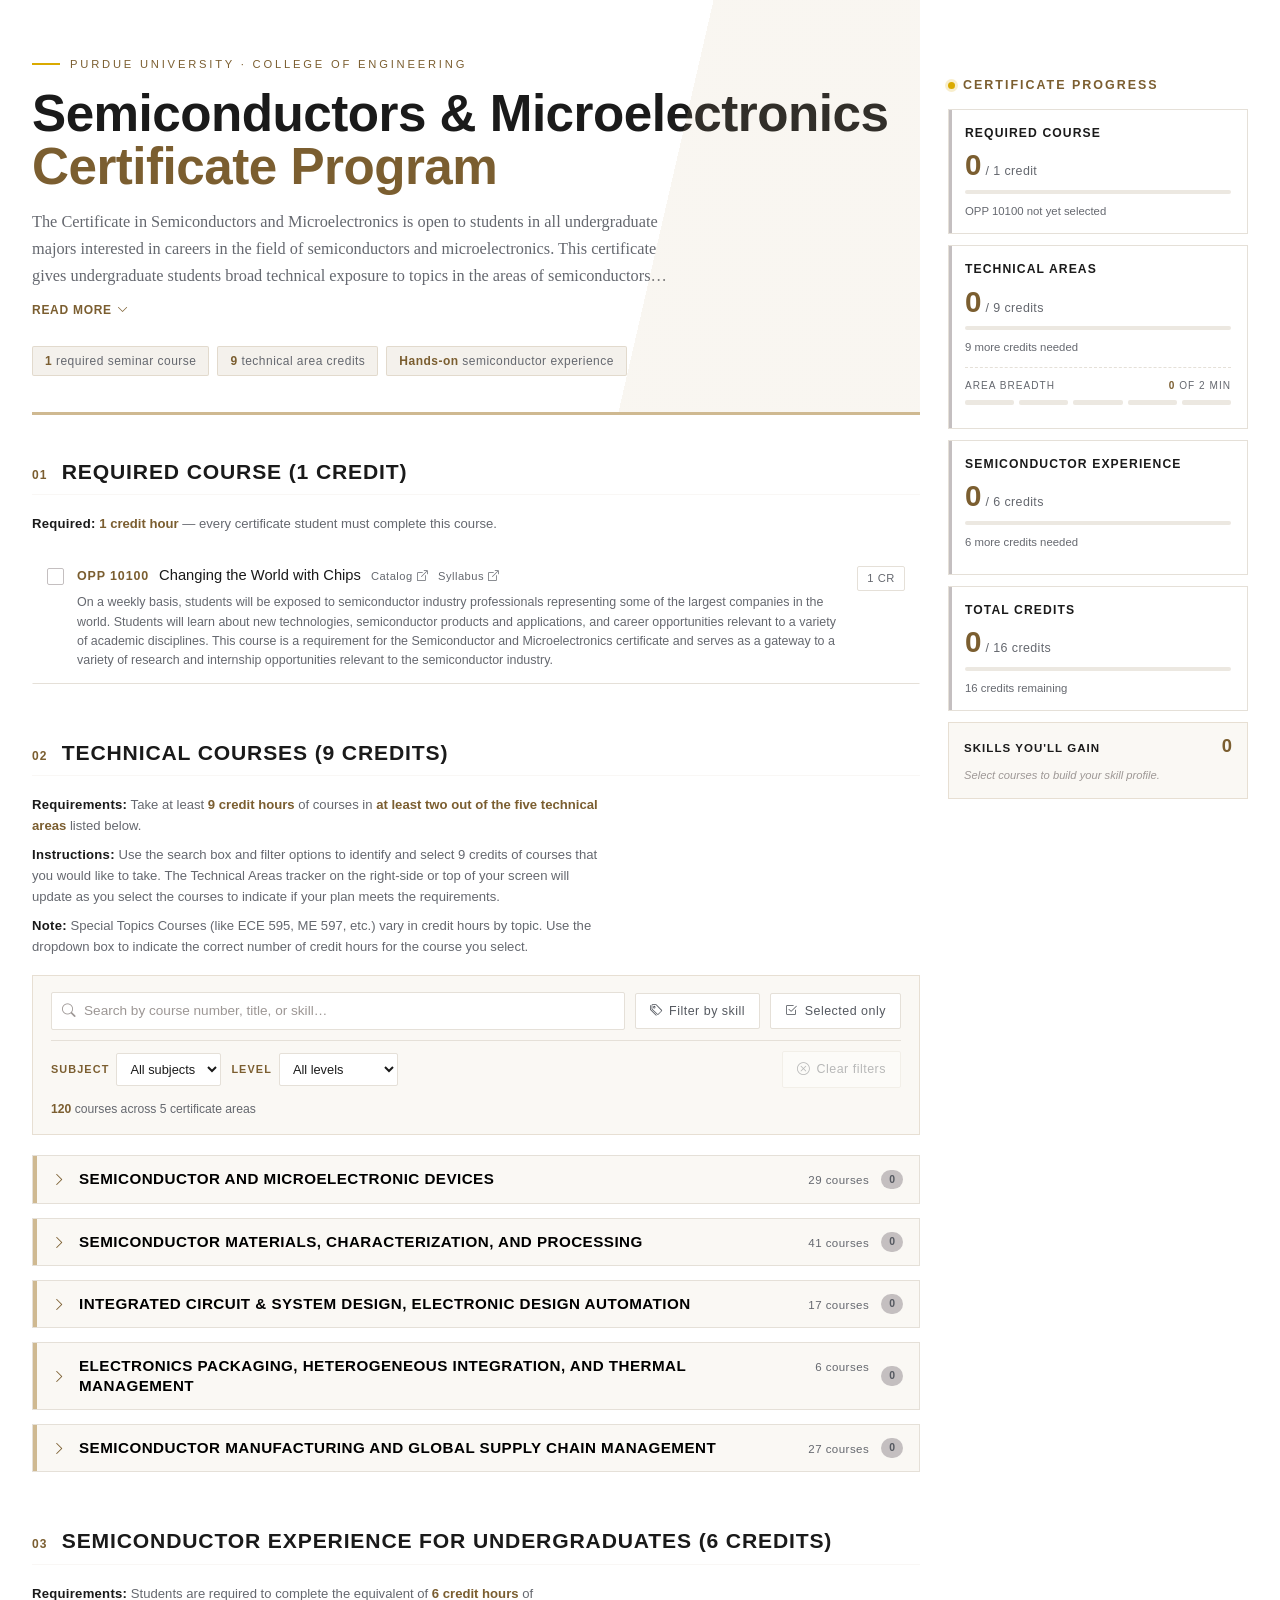
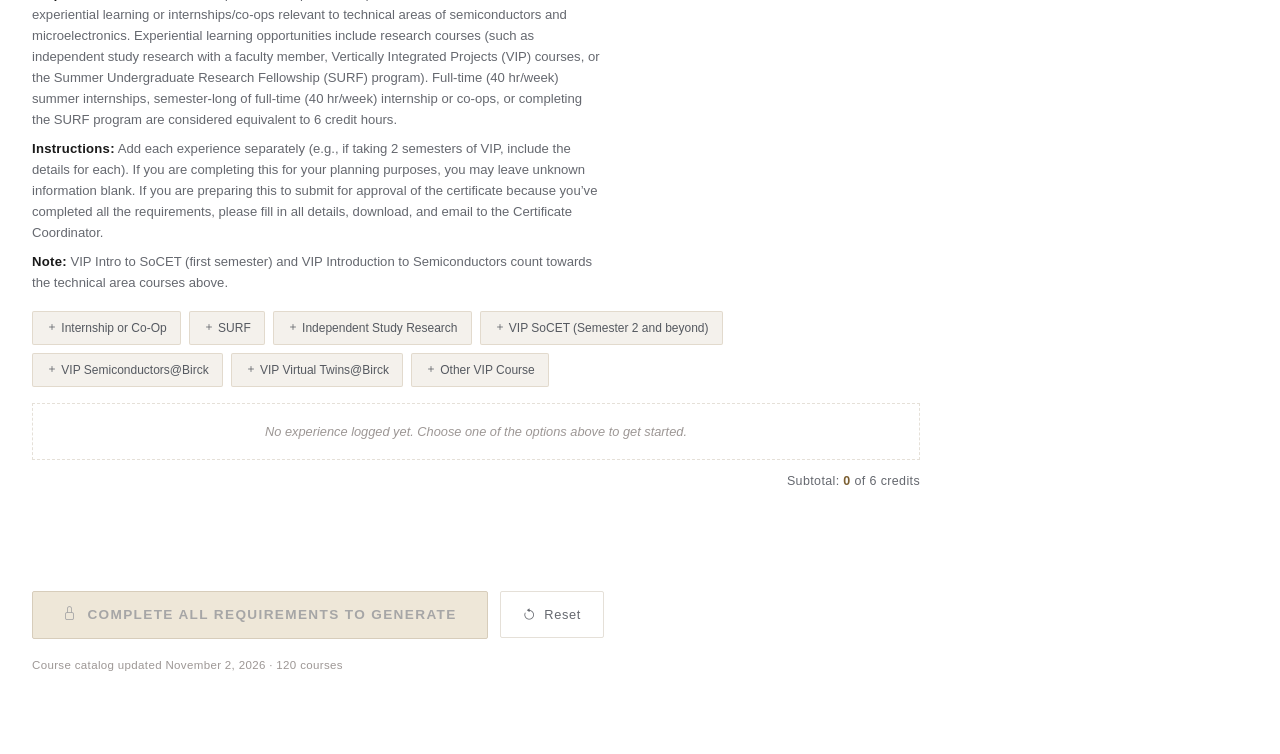
==== index.html @ 6d482fdb "Admit "Add" rows from the Certificate column The admins use "Add" in column A to mark a row they hav" ====
<!DOCTYPE html>
<html lang="en">
<head>
  <meta charset="UTF-8" />
  <meta name="viewport" content="width=device-width, initial-scale=1.0" />
  <title>Semiconductors and Microelectronics Certificate — Purdue University</title>

  <link href="https://cdn.jsdelivr.net/npm/bootstrap@5.3.3/dist/css/bootstrap.min.css" rel="stylesheet" />
  <link href="https://cdn.jsdelivr.net/npm/bootstrap-icons@1.11.3/font/bootstrap-icons.css" rel="stylesheet" />
  <!--
    FONTS: Acumin Pro, Acumin Pro Condensed, and Source Serif Pro are Purdue-licensed
    Adobe fonts. Load them via your institution's Adobe Fonts / Typekit embed code
    on the host page before this component renders. PC substitutes (Franklin Gothic
    Medium, Georgia) are included in every font-family stack as automatic fallbacks.
  -->

  <style>
    /* ─── Purdue Brand Tokens ────────────────────────────────── */
    :root {
      --pu-gold:         #CFB991;
      --pu-aged:         #8E6F3E;
      --pu-aged-deep:    #7B5E30;   /* darkened Aged for small text on white */
      --pu-rush:         #DAAA00;
      --pu-field:        #DDB945;
      --pu-dust:         #EBD99F;
      --pu-black:        #000000;
      --pu-white:        #FFFFFF;
      --pu-steel:        #555960;
      --pu-cool-gray:    #6F727B;
      --pu-railway-gray: #9D9795;
      --pu-steam:        #C4BFC0;

      --pu-font-sans:     'Acumin Pro', 'Franklin Gothic Medium', Arial, sans-serif;
      --pu-font-sans-cd:  'Acumin Pro Condensed', 'Franklin Gothic Medium', Arial, sans-serif;
      --pu-font-serif:    'Source Serif Pro', Georgia, serif;

      /* Surfaces */
      --bg-page:     #FFFFFF;
      --bg-tint:     #F4F1EC;
      --bg-warm:     #FAF8F4;
      --bg-panel:    #FFFFFF;
      --border-soft: rgba(142,111,62,0.18);
      --border-rule: #E5E0D8;

      --text-primary: #1A1A1A;
      --text-muted:   #65686F;

      --gold-glow: rgba(207,185,145,0.45);

      --status-green:      #27AE60;
      --status-green-text: #1E7E34;
      --status-red:        #C0392B;

      --tracker-width: 300px;
    }

    /* Bootstrap remap */
    :root {
      --bs-primary: #CFB991;
      --bs-primary-rgb: 207,185,145;
      --bs-dark: #000000;
      --bs-body-font-family: var(--pu-font-sans);
      --bs-body-color: #1A1A1A;
      --bs-link-color: #8E6F3E;
      --bs-link-hover-color: #000000;
    }

    *, *::before, *::after { box-sizing: border-box; }
    html { scroll-behavior: smooth; }
    body {
      background: var(--bg-page);
      color: var(--text-primary);
      font-family: var(--pu-font-sans);
      font-weight: 400;
      min-height: 100vh;
    }

    /* ─── Layout ─────────────────────────────────────────────── */
    /* Grid rather than flex so the tracker can sit beside the content on wide
       screens but between the course sections and the action buttons on narrow
       ones — the three blocks are placed independently at each width. */
    .app-outer {
      display: grid;
      grid-template-columns: minmax(0, 1fr) var(--tracker-width);
      column-gap: 28px;
      max-width: 1380px;
      margin: 0 auto;
      padding: 0 32px 80px;
    }
    .page-wrapper   { grid-column: 1; grid-row: 1; min-width: 0; position: relative; z-index: 1; }
    /* Spans both rows so the sticky tracker has the full content height to travel */
    .tracker-column { grid-column: 2; grid-row: 1 / span 2; }
    .action-block   { grid-column: 1; grid-row: 2; min-width: 0; }

    /* ─── Header ─────────────────────────────────────────────── */
    .page-header {
      padding: 56px 0 36px;
      margin-bottom: 44px;
      position: relative;
      overflow: hidden;
      border-bottom: 3px solid var(--pu-gold);
    }
    .page-header::after {
      content: '';
      position: absolute;
      top: 0; right: -60px;
      width: 55%; height: 100%;
      background: linear-gradient(103deg, transparent 38%, rgba(207,185,145,0.13) 38%);
      pointer-events: none;
    }
    .overline {
      font-size: 0.7rem;
      letter-spacing: 0.25em;
      text-transform: uppercase;
      color: var(--pu-aged-deep);
      margin-bottom: 14px;
      display: flex; align-items: center; gap: 10px;
    }
    .overline::before {
      content: ''; display: inline-block;
      width: 28px; height: 2px; background: var(--pu-rush);
    }
    .page-title {
      font-family: var(--pu-font-sans-cd);
      font-size: clamp(2.1rem, 4vw, 3.5rem);
      font-weight: 700;
      line-height: 1.04;
      letter-spacing: -0.01em;
      margin-bottom: 16px;
    }
    .page-title span { color: var(--pu-aged-deep); }
    .page-subtitle {
      font-family: var(--pu-font-serif);
      font-size: 1.02rem;
      color: var(--text-muted);
      max-width: 640px;
      line-height: 1.65;
      margin-bottom: 0;
    }
    /* Three rendered lines, whatever the width — the box model does the counting
       so the cut stays correct as the measure changes. */
    .page-subtitle.is-clamped {
      display: -webkit-box;
      -webkit-box-orient: vertical;
      -webkit-line-clamp: 3;
      line-clamp: 3;
      overflow: hidden;
    }
    .subtitle-toggle {
      display: inline-flex;
      align-items: center;
      gap: 5px;
      margin-top: 8px;
      padding: 3px 0;
      background: none;
      border: none;
      font-family: var(--pu-font-sans);
      font-size: 0.75rem;
      letter-spacing: 0.06em;
      text-transform: uppercase;
      font-weight: 600;
      color: var(--pu-aged-deep);
      cursor: pointer;
      transition: color 0.14s ease;
    }
    .subtitle-toggle[hidden] { display: none; }
    .subtitle-toggle i { font-size: 0.7rem; transition: transform 0.18s ease; }
    .subtitle-toggle[aria-expanded="true"] i { transform: rotate(180deg); }
    .subtitle-toggle:hover { color: var(--pu-black); }
    .subtitle-toggle:focus-visible { outline: none; box-shadow: 0 0 0 3px var(--gold-glow); border-radius: 2px; }
    .requirement-pills { display: flex; flex-wrap: wrap; gap: 8px; margin-top: 24px; }
    .req-pill {
      font-size: 0.75rem;
      letter-spacing: 0.04em;
      padding: 5px 12px;
      border: 1px solid var(--border-soft);
      border-radius: 2px;
      color: var(--text-muted);
      background: var(--bg-tint);
    }
    .req-pill strong { color: var(--pu-aged-deep); font-weight: 600; }

    /* ─── Section scaffolding ────────────────────────────────── */
    .course-section { margin-bottom: 56px; scroll-margin-top: 20px; }
    .section-header { display: flex; align-items: baseline; gap: 14px; margin-bottom: 6px; flex-wrap: wrap; }
    .section-index { font-size: 0.75rem; color: var(--pu-aged-deep); letter-spacing: 0.1em; font-weight: 600; }
    .section-title {
      font-family: var(--pu-font-sans-cd);
      font-size: 1.32rem;
      font-weight: 600;
      letter-spacing: 0.04em;
      text-transform: uppercase;
      margin: 0;
    }
    .section-rule { border: none; border-top: 1px solid var(--border-rule); margin: 10px 0 18px; }

    .note-box {
      background: var(--bg-warm);
      border-left: 3px solid var(--pu-gold);
      padding: 12px 16px;
      font-size: 0.82rem;
      color: var(--text-muted);
      line-height: 1.6;
      margin-bottom: 20px;
    }
    .note-box strong { color: var(--pu-aged-deep); font-weight: 600; }

    /* ─── Course row ─────────────────────────────────────────── */
    .course-row {
      display: flex;
      align-items: flex-start;
      gap: 13px;
      padding: 12px 14px;
      border: 1px solid transparent;
      border-bottom: 1px solid var(--border-rule);
      transition: background 0.14s ease, border-color 0.14s ease;
    }
    .course-row:hover { background: var(--bg-tint); border-color: var(--border-soft); }
    .course-row.selected { background: #FBF8F2; border-color: rgba(142,111,62,0.35); }

    .course-check {
      appearance: none;
      flex-shrink: 0;
      width: 17px; height: 17px;
      margin-top: 3px;
      border: 1.5px solid var(--pu-steam);
      border-radius: 2px;
      background: var(--pu-white);
      cursor: pointer;
      position: relative;
      transition: all 0.14s ease;
    }
    .course-check:hover { border-color: var(--pu-aged); }
    .course-check:checked { background: var(--pu-aged); border-color: var(--pu-aged); }
    .course-check:checked::after {
      content: '';
      position: absolute;
      left: 5px; top: 1px;
      width: 4px; height: 9px;
      border: solid var(--pu-white);
      border-width: 0 2px 2px 0;
      transform: rotate(45deg);
    }
    .course-check:focus-visible { outline: none; box-shadow: 0 0 0 3px var(--gold-glow); }

    .course-body { flex: 1; min-width: 0; }
    .course-line1 { display: flex; align-items: baseline; gap: 10px; flex-wrap: wrap; }
    .course-code {
      font-family: var(--pu-font-sans-cd);
      font-size: 0.78rem;
      font-weight: 700;
      letter-spacing: 0.07em;
      color: var(--pu-aged-deep);
      white-space: nowrap;
    }
    .course-name { font-size: 0.92rem; line-height: 1.4; color: var(--text-primary); }
    .course-row.selected .course-name { font-weight: 500; }

    /* Catalog deep link — quiet until hovered so it doesn't compete with the title */
    .catalog-link {
      display: inline-flex;
      align-items: center;
      gap: 4px;
      flex-shrink: 0;
      font-size: 0.7rem;
      letter-spacing: 0.04em;
      color: var(--text-muted);
      text-decoration: none;
      border-bottom: 1px solid transparent;
      white-space: nowrap;
      transition: color 0.14s ease, border-color 0.14s ease;
    }
    .catalog-link i { font-size: 0.66rem; }
    .catalog-link:hover,
    .catalog-link:focus-visible {
      color: var(--pu-aged-deep);
      border-bottom-color: var(--pu-aged);
    }
    .catalog-link:focus-visible { outline: none; box-shadow: 0 0 0 3px var(--gold-glow); border-radius: 2px; }
    .course-row:hover .catalog-link { color: var(--pu-aged-deep); }
    @media print { .catalog-link { display: none; } }

    .course-credits-badge {
      flex-shrink: 0;
      align-self: flex-start;
      margin-top: 1px;
      font-size: 0.7rem;
      letter-spacing: 0.05em;
      padding: 3px 9px;
      border: 1px solid var(--border-rule);
      border-radius: 2px;
      color: var(--text-muted);
      background: var(--pu-white);
      white-space: nowrap;
    }
    .course-row.selected .course-credits-badge { border-color: var(--pu-aged); color: var(--pu-aged-deep); }

    .credit-picker {
      flex-shrink: 0;
      align-self: flex-start;
      font-family: var(--pu-font-sans);
      font-size: 0.7rem;
      padding: 2px 4px 2px 7px;
      border: 1px dashed var(--pu-aged);
      border-radius: 2px;
      color: var(--pu-aged-deep);
      background: var(--pu-white);
      cursor: pointer;
    }
    .credit-picker:focus { outline: none; box-shadow: 0 0 0 3px var(--gold-glow); }
    .course-row.selected .credit-picker { border-style: solid; background: var(--bg-warm); }

    /* Variable-credit course still sitting at 0 */
    .credit-picker.unset { color: var(--pu-steel); }
    .credit-picker.needed {
      border-color: var(--pu-rush);
      border-style: solid;
      background: #FFF9E3;
      color: #6B5200;
      font-weight: 600;
      animation: credit-nudge 1.6s ease-in-out 3;
    }
    @keyframes credit-nudge {
      0%, 100% { box-shadow: 0 0 0 0 rgba(218,170,0,0); }
      50%      { box-shadow: 0 0 0 4px rgba(218,170,0,0.28); }
    }
    @media (prefers-reduced-motion: reduce) {
      .credit-picker.needed { animation: none; }
    }
    .credit-hint {
      display: flex; align-items: center; gap: 3px;
      margin-top: 6px;
      font-size: 0.71rem;
      color: #6B5200;
      font-weight: 500;
    }
    .credit-hint i { font-size: 1rem; color: var(--pu-rush); }

    /* ─── Skill chips ────────────────────────────────────────── */
    .skill-strip { display: flex; flex-wrap: wrap; gap: 5px; margin-top: 7px; align-items: center; }
    .skill-chip {
      font-size: 0.66rem;
      letter-spacing: 0.02em;
      line-height: 1.5;
      padding: 2px 8px;
      border-radius: 10px;
      background: var(--bg-tint);
      border: 1px solid rgba(142,111,62,0.14);
      color: var(--pu-steel);
      white-space: nowrap;
      max-width: 100%;
      overflow: hidden;
      text-overflow: ellipsis;
    }
    .skill-chip.match {
      background: var(--pu-dust);
      border-color: var(--pu-aged);
      color: #4A3A1E;
      font-weight: 600;
    }
    .skill-more {
      font-size: 0.66rem;
      color: var(--pu-aged-deep);
      background: none;
      border: none;
      padding: 2px 4px;
      cursor: pointer;
      text-decoration: underline;
      text-underline-offset: 2px;
    }
    .skill-more:hover { color: var(--pu-black); }
    .skill-none { font-size: 0.66rem; color: var(--pu-railway-gray); font-style: italic; }
    .course-desc { font-size: 0.78rem; color: var(--text-muted); line-height: 1.55; margin-top: 7px; }

    /* ─── Course detail disclosure ───────────────────────────── */
    .details-toggle {
      display: inline-flex;
      align-items: center;
      gap: 5px;
      margin-top: 8px;
      padding: 3px 0;
      background: none;
      border: none;
      font-family: var(--pu-font-sans);
      font-size: 0.71rem;
      letter-spacing: 0.06em;
      text-transform: uppercase;
      font-weight: 600;
      color: var(--pu-aged-deep);
      cursor: pointer;
      transition: color 0.14s ease;
    }
    .details-toggle i { font-size: 0.7rem; transition: transform 0.18s ease; }
    .details-toggle[aria-expanded="true"] i { transform: rotate(90deg); }
    .details-toggle:hover { color: var(--pu-black); }
    .details-toggle:focus-visible { outline: none; box-shadow: 0 0 0 3px var(--gold-glow); border-radius: 2px; }

    .detail-panel {
      margin-top: 8px;
      padding: 12px 14px;
      background: var(--bg-warm);
      border-left: 2px solid var(--pu-gold);
      max-width: 72ch;
    }
    .detail-part + .detail-part { margin-top: 11px; padding-top: 11px; border-top: 1px solid var(--border-rule); }
    .detail-label {
      display: block;
      font-size: 0.63rem;
      letter-spacing: 0.12em;
      text-transform: uppercase;
      font-weight: 600;
      color: var(--pu-aged-deep);
      margin-bottom: 4px;
    }
    .detail-part p {
      margin: 0;
      font-size: 0.82rem;
      line-height: 1.6;
      color: var(--text-muted);
    }
    .detail-part.is-desc p { color: var(--text-primary); }
    .detail-part.is-notes p { color: #6B5200; }
    @media print { .details-toggle, .detail-panel { display: none; } }

    .xlist-flag {
      display: none;
      margin-top: 6px;
      font-size: 0.7rem;
      color: var(--status-red);
      align-items: center;
      gap: 5px;
    }
    .xlist-flag.visible { display: flex; }

    /* ─── Area groups ────────────────────────────────────────── */
    .area-group { border: 1px solid var(--border-rule); margin-bottom: 14px; background: var(--bg-panel); }
    .area-head {
      display: flex;
      align-items: center;
      gap: 12px;
      width: 100%;
      padding: 13px 16px;
      background: var(--bg-warm);
      border: none;
      border-left: 4px solid var(--pu-gold);
      text-align: left;
      cursor: pointer;
      transition: background 0.14s ease;
    }
    .area-head:hover { background: var(--bg-tint); }
    .area-head:focus-visible { outline: 2px solid var(--pu-aged); outline-offset: -2px; }
    .area-group.has-selected .area-head { border-left-color: var(--pu-aged); background: #FBF8F2; }
    .area-caret { font-size: 0.85rem; color: var(--pu-aged-deep); transition: transform 0.18s ease; flex-shrink: 0; }
    .area-group.collapsed .area-caret { transform: rotate(-90deg); }
    .area-group.collapsed .area-body { display: none; }
    /* Name and tally travel together so they can stack on narrow screens */
    .area-head-text {
      flex: 1;
      min-width: 0;
      display: flex;
      align-items: baseline;
      gap: 12px;
    }
    .area-name {
      flex: 1;
      font-family: var(--pu-font-sans-cd);
      font-size: 0.95rem;
      font-weight: 600;
      letter-spacing: 0.03em;
      text-transform: uppercase;
      line-height: 1.3;
    }
    .area-tally {
      font-size: 0.72rem;
      color: var(--text-muted);
      white-space: nowrap;
      letter-spacing: 0.04em;
    }
    .area-tally b { color: var(--pu-aged-deep); font-weight: 700; }
    .area-count-badge {
      font-size: 0.65rem;
      padding: 2px 8px;
      border-radius: 10px;
      background: var(--pu-aged);
      color: var(--pu-white);
      font-weight: 600;
      white-space: nowrap;
    }
    .area-count-badge.zero { background: var(--pu-steam); color: var(--pu-steel); }
    .area-body { padding: 4px 6px 6px; }
    .area-body .course-row:last-child { border-bottom: none; }
    .area-empty { padding: 18px 16px; font-size: 0.8rem; color: var(--pu-railway-gray); font-style: italic; }

    /* ─── Filter bar ─────────────────────────────────────────── */
    .filter-bar {
      background: var(--bg-warm);
      border: 1px solid var(--border-soft);
      padding: 16px 18px;
      margin-bottom: 20px;
    }
    .filter-row { display: flex; gap: 10px; flex-wrap: wrap; align-items: center; }
    .filter-row-secondary {
      margin-top: 10px;
      padding-top: 10px;
      border-top: 1px solid var(--border-rule);
    }

    /* Subject / level dropdowns */
    .filter-select { display: inline-flex; align-items: center; gap: 7px; }
    .filter-select > span {
      font-size: 0.68rem;
      letter-spacing: 0.1em;
      text-transform: uppercase;
      font-weight: 600;
      color: var(--pu-aged-deep);
      white-space: nowrap;
    }
    .filter-select select {
      font-family: var(--pu-font-sans);
      font-size: 0.8rem;
      padding: 7px 9px;
      border: 1px solid var(--border-rule);
      border-radius: 2px;
      background: var(--pu-white);
      color: var(--text-primary);
      cursor: pointer;
      max-width: 15rem;
    }
    .filter-select select:focus { outline: none; border-color: var(--pu-aged); box-shadow: 0 0 0 3px var(--gold-glow); }
    .filter-select select.on { border-color: var(--pu-aged); background: var(--pu-dust); font-weight: 600; }

    .btn-filter-clear { margin-left: auto; }
    .btn-filter-clear:disabled { opacity: 0.4; cursor: not-allowed; }
    .btn-filter-clear:not(:disabled):hover { border-color: var(--status-red); color: var(--status-red); }

    /* Requirements / instructions / note block */
    .section-notes { margin-bottom: 18px; }
    .section-notes p {
      margin: 0 0 8px;
      font-size: 0.82rem;
      line-height: 1.6;
      color: var(--text-muted);
      max-width: 78ch;
    }
    .section-notes p:last-child { margin-bottom: 0; }
    .section-notes .note-lead {
      font-weight: 600;
      color: var(--text-primary);
      letter-spacing: 0.02em;
    }
    .section-notes .target { color: var(--pu-aged-deep); font-weight: 600; }
    .filter-search { flex: 1; min-width: 220px; position: relative; }
    .filter-search i {
      position: absolute; left: 11px; top: 50%; transform: translateY(-50%);
      color: var(--pu-railway-gray); font-size: 0.85rem; pointer-events: none;
    }
    .filter-search input {
      width: 100%;
      font-family: var(--pu-font-sans);
      font-size: 0.85rem;
      padding: 8px 12px 8px 32px;
      border: 1px solid var(--border-rule);
      border-radius: 2px;
      background: var(--pu-white);
      color: var(--text-primary);
    }
    .filter-search input:focus { outline: none; border-color: var(--pu-aged); box-shadow: 0 0 0 3px var(--gold-glow); }
    .filter-search input::placeholder { color: var(--pu-railway-gray); }

    .btn-filter {
      font-family: var(--pu-font-sans);
      font-size: 0.78rem;
      letter-spacing: 0.04em;
      padding: 8px 14px;
      border: 1px solid var(--border-rule);
      border-radius: 2px;
      background: var(--pu-white);
      color: var(--pu-steel);
      cursor: pointer;
      white-space: nowrap;
      display: inline-flex;
      align-items: center;
      gap: 7px;
      transition: all 0.14s ease;
    }
    .btn-filter:hover { border-color: var(--pu-aged); color: var(--pu-black); }
    .btn-filter.active { border-color: var(--pu-aged); background: var(--pu-dust); color: #4A3A1E; font-weight: 600; }
    .btn-filter .cnt {
      font-size: 0.65rem;
      background: var(--pu-aged);
      color: var(--pu-white);
      border-radius: 9px;
      padding: 1px 6px;
      font-weight: 700;
    }

    .skill-panel {
      display: none;
      margin-top: 14px;
      padding-top: 14px;
      border-top: 1px solid var(--border-rule);
    }
    .skill-panel.open { display: block; }
    .skill-panel-head {
      display: flex; align-items: baseline; justify-content: space-between;
      gap: 12px; margin-bottom: 10px; flex-wrap: wrap;
    }
    .skill-panel-label {
      font-size: 0.7rem; letter-spacing: 0.12em; text-transform: uppercase;
      color: var(--pu-aged-deep); font-weight: 600;
    }
    .skill-mode { display: flex; gap: 0; border: 1px solid var(--border-rule); border-radius: 2px; overflow: hidden; }
    .skill-mode button {
      font-size: 0.68rem; padding: 4px 10px; border: none;
      background: var(--pu-white); color: var(--text-muted); cursor: pointer;
      letter-spacing: 0.04em;
    }
    .skill-mode button.on { background: var(--pu-aged); color: var(--pu-white); font-weight: 600; }
    .skill-cloud { display: flex; flex-wrap: wrap; gap: 6px; max-height: 190px; overflow-y: auto; padding-right: 4px; }
    .skill-toggle {
      font-size: 0.7rem;
      padding: 4px 10px;
      border-radius: 12px;
      border: 1px solid var(--border-rule);
      background: var(--pu-white);
      color: var(--pu-steel);
      cursor: pointer;
      transition: all 0.12s ease;
      display: inline-flex; align-items: center; gap: 6px;
    }
    .skill-toggle:hover { border-color: var(--pu-aged); }
    .skill-toggle.on { background: var(--pu-aged); border-color: var(--pu-aged); color: var(--pu-white); font-weight: 600; }
    .skill-toggle .n { font-size: 0.62rem; opacity: 0.65; }
    .skill-toggle.on .n { opacity: 0.85; }

    .filter-summary {
      margin-top: 12px;
      font-size: 0.76rem;
      color: var(--text-muted);
      display: flex; align-items: center; gap: 12px; flex-wrap: wrap;
    }
    .filter-summary b { color: var(--pu-aged-deep); }
    .no-results { padding: 32px 16px; text-align: center; color: var(--pu-railway-gray); font-size: 0.85rem; }

    /* ─── Experience section ─────────────────────────────────── */
    .exp-entry {
      display: flex; align-items: center; gap: 10px;
      padding: 10px 12px;
      border: 1px solid var(--border-rule);
      background: var(--pu-white);
      margin-bottom: 8px;
    }
    .exp-entry input[type="text"] {
      flex: 1; min-width: 0;
      font-family: var(--pu-font-sans);
      font-size: 0.88rem;
      padding: 6px 10px;
      border: 1px solid transparent;
      border-bottom: 1px solid var(--border-rule);
      background: transparent;
      color: var(--text-primary);
    }
    .exp-entry input[type="text"]::placeholder { color: var(--pu-railway-gray); font-style: italic; }
    .exp-entry input[type="text"]:focus { outline: none; border-bottom-color: var(--pu-aged); }
    .exp-entry select {
      flex-shrink: 0;
      font-family: var(--pu-font-sans);
      font-size: 0.78rem;
      padding: 6px 8px;
      border: 1px solid var(--border-rule);
      border-radius: 2px;
      background: var(--pu-white);
      color: var(--pu-steel);
      cursor: pointer;
    }
    .exp-entry select:focus { outline: none; border-color: var(--pu-aged); }
    .btn-remove-exp {
      flex-shrink: 0;
      width: 28px; height: 28px;
      display: flex; align-items: center; justify-content: center;
      border: 1px solid var(--border-rule);
      border-radius: 2px;
      background: var(--pu-white);
      color: var(--pu-railway-gray);
      cursor: pointer;
      transition: all 0.14s ease;
    }
    .btn-remove-exp:hover { color: var(--status-red); border-color: var(--status-red); }

    /* ─── Experience cards ───────────────────────────────────── */
    .exp-card {
      border: 1px solid var(--border-rule);
      border-left: 3px solid var(--pu-gold);
      background: var(--pu-white);
      margin-bottom: 10px;
    }
    .exp-card-head {
      display: flex;
      align-items: center;
      gap: 12px;
      padding: 10px 12px;
      background: var(--bg-warm);
      border-bottom: 1px solid var(--border-rule);
    }
    .exp-card-type {
      flex: 1;
      min-width: 0;
      font-family: var(--pu-font-sans-cd);
      font-size: 0.88rem;
      font-weight: 600;
      letter-spacing: 0.03em;
      text-transform: uppercase;
      line-height: 1.3;
      color: var(--text-primary);
    }
    .exp-card-credits { display: inline-flex; align-items: center; gap: 6px; flex-shrink: 0; }
    .exp-card-credits label {
      font-size: 0.66rem;
      letter-spacing: 0.1em;
      text-transform: uppercase;
      font-weight: 600;
      color: var(--pu-aged-deep);
    }
    .exp-card-credits select {
      font-family: var(--pu-font-sans);
      font-size: 0.78rem;
      padding: 4px 6px;
      border: 1px solid var(--border-rule);
      border-radius: 2px;
      background: var(--pu-white);
      color: var(--text-primary);
      cursor: pointer;
    }
    .exp-card-credits select:focus { outline: none; border-color: var(--pu-aged); box-shadow: 0 0 0 3px var(--gold-glow); }

    .exp-fields {
      display: grid;
      grid-template-columns: repeat(auto-fit, minmax(260px, 1fr));
      gap: 12px 18px;
      padding: 14px 12px;
    }
    .exp-field { display: flex; flex-direction: column; gap: 4px; min-width: 0; }
    .exp-field-label {
      font-size: 0.68rem;
      letter-spacing: 0.08em;
      text-transform: uppercase;
      font-weight: 600;
      color: var(--pu-aged-deep);
    }
    .exp-field input[type="text"],
    .exp-field input[type="date"],
    .exp-field select {
      font-family: var(--pu-font-sans);
      font-size: 0.86rem;
      padding: 7px 9px;
      border: 1px solid var(--border-rule);
      border-radius: 2px;
      background: var(--pu-white);
      color: var(--text-primary);
      min-width: 0;
    }
    .exp-field input::placeholder { color: var(--pu-railway-gray); font-style: italic; }
    .exp-field input:focus, .exp-field select:focus {
      outline: none; border-color: var(--pu-aged); box-shadow: 0 0 0 3px var(--gold-glow);
    }
    /* Composite fields: VIP prefix, date ranges, term pickers */
    .exp-inline { display: flex; align-items: center; gap: 6px; min-width: 0; }
    .exp-inline > input[type="text"] { flex: 1; min-width: 0; }
    .exp-inline > input[type="date"] { flex: 1; min-width: 0; }
    .exp-inline > select { flex: 1; min-width: 0; }
    .exp-fixed {
      font-family: var(--pu-font-sans-cd);
      font-size: 0.82rem;
      font-weight: 700;
      letter-spacing: 0.06em;
      color: var(--pu-aged-deep);
      flex-shrink: 0;
    }
    .exp-sep { font-size: 0.76rem; color: var(--text-muted); flex-shrink: 0; }

    .exp-note {
      margin: 0;
      padding: 0 12px 14px;
      font-size: 0.78rem;
      line-height: 1.6;
      color: var(--text-muted);
      max-width: 78ch;
    }
    .exp-note a { color: var(--pu-aged-deep); text-decoration: underline; text-underline-offset: 2px; }
    .exp-note a:hover { color: var(--pu-black); }

    .exp-footer { display: flex; align-items: center; gap: 14px; margin-top: 12px; flex-wrap: wrap; }
    .exp-subtotal { font-size: 0.78rem; color: var(--text-muted); margin-left: auto; letter-spacing: 0.03em; }
    .exp-subtotal .val { color: var(--pu-aged-deep); font-weight: 700; }

    .exp-preset { display: flex; gap: 8px; flex-wrap: wrap; margin-bottom: 16px; }
    .btn-preset {
      font-size: 0.75rem;
      padding: 7px 13px;
      border: 1px solid var(--border-soft);
      border-radius: 2px;
      background: var(--bg-tint);
      color: var(--pu-steel);
      cursor: pointer;
      transition: all 0.14s ease;
    }
    .btn-preset:hover { border-color: var(--pu-aged); color: var(--pu-black); background: var(--pu-dust); }

    /* Free-form entry — dashed to read as "write your own" next to the fixed presets */
    .btn-preset-other {
      background: transparent;
      border-style: dashed;
      border-color: var(--pu-aged);
      color: var(--pu-aged-deep);
    }
    .btn-preset-other:hover { border-style: solid; background: var(--bg-tint); }

    /* ─── Tracker ────────────────────────────────────────────── */
    #tracker { position: sticky; top: 20px; }
    .tracker-header {
      display: flex; align-items: center; gap: 8px;
      font-family: var(--pu-font-sans-cd);
      font-size: 0.78rem;
      font-weight: 600;
      letter-spacing: 0.16em;
      text-transform: uppercase;
      color: var(--pu-aged-deep);
      margin-bottom: 14px;
      padding-top: 56px;
    }
    .tracker-header .dot {
      width: 7px; height: 7px; border-radius: 50%;
      background: var(--pu-rush);
      box-shadow: 0 0 0 3px rgba(218,170,0,0.2);
    }

    .tracker-card {
      position: relative;
      background: var(--bg-panel);
      border: 1px solid var(--border-rule);
      padding: 15px 16px 14px;
      margin-bottom: 11px;
      overflow: hidden;
      transition: border-color 0.2s ease, box-shadow 0.2s ease;
    }
    .tracker-card::before {
      content: '';
      position: absolute; left: 0; top: 0; bottom: 0;
      width: 3px;
      background: var(--pu-steam);
      transition: background 0.25s ease;
    }
    .tracker-card.status-yellow::before { background: var(--pu-rush); }
    .tracker-card.status-green::before { background: var(--status-green); }
    .tracker-card.status-green {
      border-color: rgba(39,174,96,0.35);
      box-shadow: 0 2px 8px rgba(39,174,96,0.10);
    }

    .tracker-card-label {
      font-family: var(--pu-font-sans-cd);
      font-size: 0.76rem;
      font-weight: 600;
      letter-spacing: 0.09em;
      text-transform: uppercase;
      color: var(--text-primary);
      margin-bottom: 9px;
      padding-right: 24px;
      line-height: 1.35;
    }
    .tracker-tally { display: flex; align-items: baseline; gap: 4px; margin-bottom: 9px; }
    .tally-current {
      font-family: var(--pu-font-sans-cd);
      font-size: 1.85rem;
      font-weight: 700;
      line-height: 1;
      color: var(--pu-aged-deep);
    }
    .tracker-card.status-green .tally-current { color: var(--status-green-text); }
    .tally-sep, .tally-target { font-size: 0.78rem; color: var(--text-muted); letter-spacing: 0.03em; }

    .tracker-progress {
      height: 4px;
      background: #ECE8E1;
      border-radius: 2px;
      overflow: hidden;
      margin-bottom: 9px;
    }
    .tracker-bar {
      height: 100%; width: 0%;
      background: var(--pu-steam);
      border-radius: 2px;
      transition: width 0.4s cubic-bezier(0.22,1,0.36,1), background 0.3s ease;
    }
    .tracker-bar.yellow { background: var(--pu-rush); }
    .tracker-bar.green { background: var(--status-green); }

    .tracker-status-text { font-size: 0.71rem; color: var(--text-muted); line-height: 1.45; }
    .tracker-card.status-green .tracker-status-text { color: var(--status-green-text); }

    .complete-icon {
      position: absolute; top: 13px; right: 13px;
      width: 19px; height: 19px; border-radius: 50%;
      background: var(--status-green);
      display: flex; align-items: center; justify-content: center;
      opacity: 0; transform: scale(0.5);
      transition: all 0.3s cubic-bezier(0.34,1.56,0.64,1);
    }
    .complete-icon i { font-size: 0.72rem; color: var(--pu-white); }
    .tracker-card.status-green .complete-icon { opacity: 1; transform: scale(1); }

    .tracker-courses { margin-top: 9px; display: flex; flex-direction: column; gap: 3px; }
    .tracker-course-item {
      font-size: 0.68rem;
      color: var(--text-muted);
      display: flex; gap: 6px; align-items: baseline;
      line-height: 1.35;
    }
    .tracker-course-item .cc { color: var(--pu-aged-deep); font-weight: 600; white-space: nowrap; }
    .tracker-course-item .cn { overflow: hidden; text-overflow: ellipsis; white-space: nowrap; }

    /* Area-breadth sub-meter */
    .breadth-block {
      margin-top: 11px;
      padding-top: 10px;
      border-top: 1px dashed var(--border-rule);
    }
    .breadth-label {
      font-size: 0.63rem; letter-spacing: 0.1em; text-transform: uppercase;
      color: var(--text-muted); margin-bottom: 7px;
      display: flex; justify-content: space-between; gap: 8px;
    }
    .breadth-label b { color: var(--pu-aged-deep); }
    .breadth-label.ok b { color: var(--status-green-text); }
    .breadth-dots { display: flex; gap: 5px; }
    .breadth-dot {
      flex: 1; height: 5px; border-radius: 2px;
      background: #ECE8E1;
      transition: background 0.25s ease;
    }
    .breadth-dot.on { background: var(--pu-rush); }
    .breadth-block.met .breadth-dot.on { background: var(--status-green); }

    /* Skills-gained card */
    .skills-card { background: var(--bg-warm); border: 1px solid var(--border-soft); padding: 14px 15px; margin-bottom: 11px; }
    .skills-card-head {
      display: flex; align-items: baseline; justify-content: space-between; gap: 8px;
      margin-bottom: 10px;
    }
    .skills-card-label {
      font-family: var(--pu-font-sans-cd);
      font-size: 0.72rem; font-weight: 600; letter-spacing: 0.09em;
      text-transform: uppercase; color: var(--text-primary);
    }
    .skills-card-count {
      font-family: var(--pu-font-sans-cd);
      font-size: 1.15rem; font-weight: 700; color: var(--pu-aged-deep); line-height: 1;
    }
    .skills-card-list { display: flex; flex-wrap: wrap; gap: 4px; max-height: 168px; overflow-y: auto; }
    .skills-card-empty { font-size: 0.7rem; color: var(--pu-railway-gray); font-style: italic; }

    /* ─── Actions ────────────────────────────────────────────── */
    .action-row { margin: 44px 0 0; display: flex; gap: 12px; align-items: center; flex-wrap: wrap; }
    .btn-generate {
      font-family: var(--pu-font-sans-cd);
      font-size: 0.85rem;
      font-weight: 600;
      letter-spacing: 0.1em;
      text-transform: uppercase;
      padding: 13px 30px;
      border: 1px solid var(--pu-aged);
      border-radius: 2px;
      background: var(--pu-gold);
      color: var(--pu-black);
      cursor: pointer;
      display: inline-flex; align-items: center; gap: 9px;
      transition: all 0.16s ease;
    }
    .btn-generate:hover:not(:disabled) { background: var(--pu-aged); color: var(--pu-white); transform: translateY(-1px); }
    .btn-generate:disabled { opacity: 0.35; cursor: not-allowed; }
    .btn-reset {
      font-family: var(--pu-font-sans);
      font-size: 0.8rem;
      letter-spacing: 0.05em;
      padding: 13px 22px;
      border: 1px solid var(--border-rule);
      border-radius: 2px;
      background: transparent;
      color: var(--text-muted);
      cursor: pointer;
      display: inline-flex; align-items: center; gap: 8px;
      transition: all 0.16s ease;
    }
    .btn-reset:hover { color: var(--text-primary); border-color: var(--pu-aged); background: var(--bg-tint); }
    .save-note { font-size: 0.72rem; color: var(--pu-railway-gray); margin-left: auto; }

    /* Provenance — which catalog the student is looking at */
    .data-stamp {
      margin-top: 18px;
      font-size: 0.72rem;
      color: var(--pu-railway-gray);
      letter-spacing: 0.03em;
    }
    .data-banner {
      display: flex; align-items: flex-start; gap: 10px;
      margin-top: 24px;
      padding: 12px 16px;
      background: var(--bg-warm);
      border: 1px solid var(--border-soft);
      border-left: 3px solid var(--pu-rush);
      font-size: 0.82rem;
      color: var(--text-muted);
      line-height: 1.55;
    }
    .data-banner[hidden] { display: none; }
    .data-banner i { color: var(--pu-rush); font-size: 1rem; margin-top: 1px; flex-shrink: 0; }
    .data-banner strong { color: var(--text-primary); font-weight: 600; }

    /* ─── Responsive ─────────────────────────────────────────── */
    @media (max-width: 1080px) {
      /* One column: course sections, then the tracker, then the buttons — so the
         student sees where they stand immediately before deciding to generate. */
      .app-outer { grid-template-columns: minmax(0, 1fr); padding: 0 20px 60px; }
      .page-wrapper   { grid-column: 1; grid-row: 1; }
      .tracker-column { grid-column: 1; grid-row: 2; width: 100%; }
      .action-block   { grid-column: 1; grid-row: 3; }
      #tracker { position: static; }
      .tracker-header { padding-top: 32px; }
      .tracker-cards { display: grid; grid-template-columns: repeat(auto-fit, minmax(215px, 1fr)); gap: 11px; }
      .tracker-card { margin-bottom: 0; }
      .skills-card { margin-top: 11px; }
      .page-header { padding-top: 24px; }
    }
    /* Below this the nowrap tally competes with the full area name for width and
       squeezes it to six lines — stack them instead. */
    @media (max-width: 640px) {
      /* The link drops to its own line here — give it a real tap target */
      .catalog-link { padding: 6px 0; }
      /* Without this the auto margin strands Clear between the two dropdowns
         once the row wraps; let the controls flow in source order instead. */
      .btn-filter-clear { margin-left: 0; }
      .filter-select { flex: 1 1 100%; }
      .filter-select select { flex: 1; max-width: none; }
      /* The checkbox and credit columns are top-aligned, so the space beside a tall
         detail panel is dead. Reclaim it rather than wrapping text at ~30 characters. */
      .detail-panel { margin-left: -30px; margin-right: -46px; }
      .area-head-text { flex-direction: column; align-items: flex-start; gap: 3px; }
      .area-name { flex: none; }
      .area-head { align-items: flex-start; padding: 12px 14px; }
      .area-caret { margin-top: 3px; }
      .area-count-badge { margin-top: 2px; }
    }

    @media (max-width: 560px) {
      .app-outer { padding: 0 14px 48px; }
      .course-row { padding: 11px 8px; }
      .exp-entry { flex-wrap: wrap; }
      .exp-entry input[type="text"] { flex-basis: 100%; }
    }

    /* ─── Print summary sheet ────────────────────────────────── */
    #print-sheet { display: none; }
    @media print {
      body * { visibility: hidden; }
      #print-sheet, #print-sheet * { visibility: visible; }
      #print-sheet {
        display: block;
        position: absolute; left: 0; top: 0; width: 100%;
        font-family: var(--pu-font-sans);
        color: #000;
      }
      @page { margin: 14mm; }
    }
    .ps-header { border-bottom: 3px solid var(--pu-gold); padding-bottom: 12px; margin-bottom: 20px; }
    .ps-institution { font-size: 9pt; letter-spacing: 0.2em; text-transform: uppercase; color: var(--pu-aged-deep); }
    .ps-program { font-family: var(--pu-font-sans-cd); font-size: 22pt; font-weight: 700; line-height: 1.1; margin: 6px 0; }
    .ps-program span { color: var(--pu-aged-deep); }
    .ps-doc-meta { font-size: 8.5pt; color: #555; display: flex; gap: 24px; }
    .ps-section { margin-bottom: 18px; break-inside: avoid; }
    .ps-section-title {
      font-family: var(--pu-font-sans-cd);
      font-size: 10.5pt; font-weight: 700; letter-spacing: 0.09em; text-transform: uppercase;
      border-bottom: 1px solid #CCC; padding-bottom: 4px; margin-bottom: 8px;
      display: flex; justify-content: space-between; align-items: baseline;
    }
    .ps-section-title .ps-req { font-size: 8.5pt; font-weight: 400; letter-spacing: 0.03em; text-transform: none; color: #555; }
    .ps-table { width: 100%; border-collapse: collapse; font-size: 9pt; }
    .ps-table td { padding: 4px 6px; border-bottom: 1px solid #EEE; vertical-align: top; }
    .ps-table td.ps-code { width: 88px; font-weight: 700; color: var(--pu-aged-deep); white-space: nowrap; }
    /* Area sits under the course title rather than in its own column — the full
       area names wrap to five lines in a narrow column and inflate every row. */
    .ps-table .ps-area { display: block; font-size: 7.6pt; color: #6A6A6A; margin-top: 1px; }
    .ps-table td.ps-cr { width: 46px; text-align: right; white-space: nowrap; }
    .ps-empty { font-size: 9pt; color: #888; font-style: italic; padding: 4px 6px; }
    .ps-totals {
      display: flex; justify-content: space-between; align-items: baseline;
      border-top: 2px solid #000; border-bottom: 2px solid #000;
      padding: 9px 6px; margin-top: 18px;
    }
    .ps-total-label { font-family: var(--pu-font-sans-cd); font-size: 11pt; font-weight: 700; letter-spacing: 0.08em; text-transform: uppercase; }
    .ps-total-val { font-family: var(--pu-font-sans-cd); font-size: 17pt; font-weight: 700; }
    .ps-total-req { font-size: 9pt; color: #555; }
    .ps-status { margin-top: 10px; font-size: 9.5pt; padding: 8px 10px; border-left: 3px solid var(--pu-gold); background: #FAF8F4; }
    .ps-skills { margin-top: 16px; font-size: 8.5pt; line-height: 1.6; color: #333; break-inside: avoid; }
    .ps-skills-title { font-family: var(--pu-font-sans-cd); font-size: 9.5pt; font-weight: 700; letter-spacing: 0.08em; text-transform: uppercase; margin-bottom: 5px; }
    .ps-footer {
      margin-top: 22px; padding-top: 8px; border-top: 1px solid #CCC;
      font-size: 8pt; color: #777; display: flex; justify-content: space-between;
    }
  </style>
</head>
<body>

<!-- ══════════════════════════════════════════════════════════
     PRINT SUMMARY SHEET
══════════════════════════════════════════════════════════ -->
<div id="print-sheet">
  <div class="ps-header">
    <div class="ps-institution">Purdue University · College of Engineering</div>
    <div class="ps-program">Semiconductors and Microelectronics<br><span>Certificate Program</span></div>
    <div class="ps-doc-meta">
      <span>Student Plan of Study</span>
      <span id="ps-date"></span>
    </div>
  </div>

  <!-- Headings are filled from the page's own section titles at generate time, so
       renaming a section on the page cannot leave the printed plan behind. -->
  <div class="ps-section">
    <div class="ps-section-title"><span id="ps-title-required"></span></div>
    <table class="ps-table"><tbody id="ps-required"></tbody></table>
  </div>

  <div class="ps-section">
    <div class="ps-section-title"><span id="ps-title-technical"></span><span class="ps-req" id="ps-req-technical"></span></div>
    <table class="ps-table"><tbody id="ps-technical"></tbody></table>
  </div>

  <div class="ps-section">
    <div class="ps-section-title"><span id="ps-title-experience"></span></div>
    <table class="ps-table"><tbody id="ps-experience"></tbody></table>
  </div>

  <div class="ps-totals">
    <div class="ps-total-label">Total Certificate Credits</div>
    <div>
      <span class="ps-total-val" id="ps-total">0</span>
      <span class="ps-total-req">&nbsp;/ 16 required</span>
    </div>
  </div>
  <div class="ps-status" id="ps-status"></div>

  <div class="ps-skills">
    <div class="ps-skills-title">Skills Represented in This Plan</div>
    <div id="ps-skills-list"></div>
  </div>

  <div class="ps-footer">
    <span>Purdue University · Semiconductors and Microelectronics Certificate</span>
    <span>Planning tool output — not an official advising document.</span>
  </div>
</div>

<!-- ══════════════════════════════════════════════════════════
     APP
══════════════════════════════════════════════════════════ -->
<div class="app-outer">
<div class="page-wrapper">

  <div class="data-banner" id="data-banner" hidden>
    <i class="bi bi-info-circle-fill"></i>
    <div>
      <strong>Showing a saved course list.</strong>
      <span id="data-banner-detail"></span>
    </div>
  </div>

  <div class="page-header">
    <div class="overline">Purdue University · College of Engineering</div>
    <h1 class="page-title">Semiconductors &amp; Microelectronics<br><span>Certificate Program</span></h1>
    <p class="page-subtitle is-clamped" id="page-subtitle">
      The Certificate in Semiconductors and Microelectronics is open to students in all
      undergraduate majors interested in careers in the field of semiconductors and
      microelectronics. This certificate gives undergraduate students broad technical
      exposure to topics in the areas of semiconductors and microelectronics and is
      designed to supplement the baccalaureate plans of studies in different majors,
      including (but not limited to) engineering, computer science, physics, chemistry,
      technology, and business. The U.S. semiconductor and microelectronics industry is
      facing an overwhelming and rapidly growing crunch for trained talent. The broad
      scope of the semiconductors and microelectronics industry - from materials and
      processing to device and integrated circuit/system design, to manufacturing, supply
      chains, and data analytics, to testing, qualification, packaging, and thermal
      management - provides exciting career opportunities for students from a wide range
      of disciplines.
    </p>
    <button class="subtitle-toggle" id="subtitle-toggle" aria-expanded="false" aria-controls="page-subtitle">
      <span id="subtitle-toggle-text">Read more</span><i class="bi bi-chevron-down"></i>
    </button>
    <div class="requirement-pills">
      <div class="req-pill"><strong>1</strong> required seminar course</div>
      <div class="req-pill"><strong>9</strong> technical area credits</div>
      <div class="req-pill"><strong>Hands-on</strong> semiconductor experience</div>
    </div>
  </div>

  <!-- ─── SECTION 1: REQUIRED COURSE ────────────────────── -->
  <div class="course-section" id="section-required">
    <div class="section-header">
      <span class="section-index">01</span>
      <h2 class="section-title">Required Course (1 credit)</h2>
    </div>
    <hr class="section-rule" />
    <div class="section-notes">
      <p><span class="note-lead">Required:</span> <span class="target">1 credit hour</span> — every
        certificate student must complete this course.</p>
    </div>
    <div id="required-list"></div>
  </div>

  <!-- ─── SECTION 2: TECHNICAL AREAS ────────────────────── -->
  <div class="course-section" id="section-technical">
    <div class="section-header">
      <span class="section-index">02</span>
      <h2 class="section-title">Technical Courses (9 credits)</h2>
    </div>
    <hr class="section-rule" />
    <div class="section-notes">
      <p><span class="note-lead">Requirements:</span> Take at least
        <span class="target">9 credit hours</span> of courses in
        <span class="target">at least two out of the five technical areas</span> listed below.</p>
      <p><span class="note-lead">Instructions:</span> Use the search box and filter options to
        identify and select 9 credits of courses that you would like to take. The Technical Areas
        tracker on the right-side or top of your screen will update as you select the courses to
        indicate if your plan meets the requirements.</p>
      <p><span class="note-lead">Note:</span> Special Topics Courses (like ECE 595, ME 597, etc.)
        vary in credit hours by topic. Use the dropdown box to indicate the correct number of
        credit hours for the course you select.</p>
    </div>

    <div class="filter-bar">
      <div class="filter-row">
        <div class="filter-search">
          <i class="bi bi-search"></i>
          <input type="text" id="search-input" placeholder="Search by course number, title, or skill…" autocomplete="off" />
        </div>
        <button class="btn-filter" id="btn-skill-panel">
          <i class="bi bi-tags"></i> Filter by skill
          <span class="cnt" id="skill-filter-count" style="display:none">0</span>
        </button>
        <button class="btn-filter" id="btn-selected-only">
          <i class="bi bi-check2-square"></i> Selected only
        </button>
      </div>

      <div class="filter-row filter-row-secondary">
        <label class="filter-select">
          <span>Subject</span>
          <select id="major-filter"><option value="">All subjects</option></select>
        </label>
        <label class="filter-select">
          <span>Level</span>
          <select id="level-filter"><option value="">All levels</option></select>
        </label>
        <button class="btn-filter btn-filter-clear" id="btn-clear-all" disabled>
          <i class="bi bi-x-circle"></i> Clear filters
        </button>
      </div>

      <div class="skill-panel" id="skill-panel">
        <div class="skill-panel-head">
          <span class="skill-panel-label">Select target skills</span>
          <div class="skill-mode">
            <button id="mode-any" class="on">Match any</button>
            <button id="mode-all">Match all</button>
          </div>
        </div>
        <div class="skill-cloud" id="skill-cloud"></div>
      </div>

      <div class="filter-summary">
        <span id="filter-summary-text"></span>
      </div>
    </div>

    <div id="area-groups"></div>
    <div class="no-results" id="no-results" style="display:none">
      <i class="bi bi-search"></i> No courses match your filters.
    </div>
  </div>

  <!-- ─── SECTION 3: EXPERIENCE ─────────────────────────── -->
  <div class="course-section" id="section-experience">
    <div class="section-header">
      <span class="section-index">03</span>
      <h2 class="section-title">Semiconductor Experience for Undergraduates (6 credits)</h2>
    </div>
    <hr class="section-rule" />
    <div class="section-notes">
      <p><span class="note-lead">Requirements:</span> Students are required to complete the equivalent
        of <span class="target">6 credit hours</span> of experiential learning or internships/co-ops
        relevant to technical areas of semiconductors and microelectronics. Experiential learning
        opportunities include research courses (such as independent study research with a faculty
        member, Vertically Integrated Projects (VIP) courses, or the Summer Undergraduate Research
        Fellowship (SURF) program). Full-time (40 hr/week) summer internships, semester-long of
        full-time (40 hr/week) internship or co-ops, or completing the SURF program are considered
        equivalent to 6 credit hours.</p>
      <p><span class="note-lead">Instructions:</span> Add each experience separately (e.g., if taking
        2 semesters of VIP, include the details for each). If you are completing this for your planning
        purposes, you may leave unknown information blank. If you are preparing this to submit for
        approval of the certificate because you&rsquo;ve completed all the requirements, please fill in
        all details, download, and email to the Certificate Coordinator.</p>
      <p><span class="note-lead">Note:</span> VIP Intro to SoCET (first semester) and VIP Introduction
        to Semiconductors count towards the technical area courses above.</p>
    </div>

    <div class="exp-preset" id="exp-presets"></div>
    <div id="exp-list"></div>
    <div class="exp-footer">
      <span class="exp-subtotal">Subtotal: <span class="val" id="exp-subtotal">0</span> of 6 credits</span>
    </div>
  </div>

</div><!-- /page-wrapper -->

<!-- ─── TRACKER ─────────────────────────────────────────── -->
<div class="tracker-column">
  <div id="tracker">
    <div class="tracker-header"><span class="dot"></span>Certificate Progress</div>

    <div class="tracker-cards">
      <div class="tracker-card" id="card-required">
        <div class="complete-icon"><i class="bi bi-check-lg"></i></div>
        <div class="tracker-card-label">Required Course</div>
        <div class="tracker-tally">
          <span class="tally-current" id="tally-required">0</span>
          <span class="tally-sep">/</span>
          <span class="tally-target">1 credit</span>
        </div>
        <div class="tracker-progress"><div class="tracker-bar" id="bar-required"></div></div>
        <div class="tracker-status-text" id="status-required">Not yet selected</div>
      </div>

      <div class="tracker-card" id="card-technical">
        <div class="complete-icon"><i class="bi bi-check-lg"></i></div>
        <div class="tracker-card-label">Technical Areas</div>
        <div class="tracker-tally">
          <span class="tally-current" id="tally-technical">0</span>
          <span class="tally-sep">/</span>
          <span class="tally-target">9 credits</span>
        </div>
        <div class="tracker-progress"><div class="tracker-bar" id="bar-technical"></div></div>
        <div class="tracker-status-text" id="status-technical">9 credits required</div>
        <div class="breadth-block" id="breadth-block">
          <div class="breadth-label" id="breadth-label">
            <span>Area breadth</span><span><b id="breadth-count">0</b> of 2 min</span>
          </div>
          <div class="breadth-dots" id="breadth-dots"></div>
        </div>
        <div class="tracker-courses" id="courses-technical"></div>
      </div>

      <div class="tracker-card" id="card-experience">
        <div class="complete-icon"><i class="bi bi-check-lg"></i></div>
        <div class="tracker-card-label">Semiconductor Experience</div>
        <div class="tracker-tally">
          <span class="tally-current" id="tally-experience">0</span>
          <span class="tally-sep">/</span>
          <span class="tally-target">6 credits</span>
        </div>
        <div class="tracker-progress"><div class="tracker-bar" id="bar-experience"></div></div>
        <div class="tracker-status-text" id="status-experience">6 credits required</div>
        <div class="tracker-courses" id="courses-experience"></div>
      </div>

      <div class="tracker-card" id="card-total">
        <div class="complete-icon"><i class="bi bi-check-lg"></i></div>
        <div class="tracker-card-label">Total Credits</div>
        <div class="tracker-tally">
          <span class="tally-current" id="tally-total">0</span>
          <span class="tally-sep">/</span>
          <span class="tally-target">16 credits</span>
        </div>
        <div class="tracker-progress"><div class="tracker-bar" id="bar-total"></div></div>
        <div class="tracker-status-text" id="status-total">Complete all three requirements</div>
      </div>
    </div>

    <div class="skills-card">
      <div class="skills-card-head">
        <span class="skills-card-label">Skills You'll Gain</span>
        <span class="skills-card-count" id="skills-count">0</span>
      </div>
      <div class="skills-card-list" id="skills-list">
        <span class="skills-card-empty">Select courses to build your skill profile.</span>
      </div>
    </div>
  </div>
</div><!-- /tracker-column -->

<!-- Sits outside .page-wrapper so the grid can drop the tracker between the
     course sections and these buttons once the layout goes single-column. -->
<div class="action-block">
  <div class="action-row">
    <button class="btn-generate" id="btn-generate" disabled>
      <i class="bi bi-file-earmark-text"></i> Generate plan of study
    </button>
    <button class="btn-reset" id="btn-reset"><i class="bi bi-arrow-counterclockwise"></i> Reset</button>
    <span class="save-note" id="save-note"></span>
  </div>

  <div class="data-stamp" id="data-stamp"></div>
</div><!-- /action-block -->

</div><!-- /app-outer -->

<script src="https://cdn.jsdelivr.net/npm/bootstrap@5.3.3/dist/js/bootstrap.bundle.min.js"></script>
<script>
/* ══════════════════════════════════════════════════════════════
   DATA — generated from the course workbook › "Updated" tab
══════════════════════════════════════════════════════════════ */
/* Last-known-good snapshot. Used when the published course-data.json cannot be
   loaded or fails validation, so the builder never renders an empty catalog.
   Refreshed by hand whenever the app itself is updated. */
const FALLBACK_CATALOG = {
 schemaVersion:2,
 generatedAt:"2026-11-02T14:48:31Z",
 source:"semiconductors_course_data_2026_10_30.xlsx (embedded snapshot)",
 sheet:"Updated",
 counts:{"courses":120,"vip":0,"skills":51,"areas":5},
 skills:["Advanced Packaging","Artificial Intelligence & Machine Learning","AI Acceleration (Hardware)","Analog IC Design","ASIC RTL Design","Characterization & Metrology","Custom Digital IC Design","Data Analysis","Data Center Infrastructure","Design for Sustainability","Design, EDA, and Digital Twins","Device and Circuit Concepts","Digital Design","Embedded Systems","Fabrication Concepts","Facilities Design","FPGA Prototyping","Functional verification of ASiC/SoC","Interconnects & Re-Distribution Layers","Lithography","Manufacturing & Control Strategies","Material Properties","Memory design","Micro-Electro-Mechanical Systems (MEMS)","Mixed Signal IC Design","Nanoscale Materials, Systems, & Devices","Optics and Photonics","Physical layout and verification of ICs","Power Delivery","Power Electronics","Process Analysis & Scheduling","Process Development & Assembly","Processor Design","Quality Control","Quantum Computing","Quantum Mechanics & Solid State Physics","Radiation Hardening","Reliability & Failure Analysis","RF IC design","Health & Safety","Semiconductor Fundamentals & Device Theory","Sensors and Actuators","Statistical Analysis","Statistical Process Control","Substrates, Materials, and Encapsulation","Supply Chain Management","System on Chip Architecture","Thermal Management","Timing Analysis","Uncertainty Analysis","VLSI Design"],
 areas:[{"id":"dev","label":"Semiconductor and Microelectronic Devices","short":"Semiconductor and Microelectronic Devices"},{"id":"mat","label":"Semiconductor Materials, Characterization, and Processing","short":"Semiconductor Materials, Characterization, and Processing"},{"id":"ic","label":"Integrated Circuit & System Design, Electronic Design Automation","short":"Integrated Circuit & System Design, Electronic Design Automation"},{"id":"pkg","label":"Electronics Packaging, Heterogeneous Integration, and Thermal Management","short":"Electronics Packaging, Heterogeneous Integration, and Thermal Management"},{"id":"mfg","label":"Semiconductor Manufacturing and Global Supply Chain Management","short":"Semiconductor Manufacturing and Global Supply Chain Management"}],
 courses:[
  {"a":4,"a2":null,"n":"CHE 32000","t":"Statistical Modeling And Quality Enhancement","c":3,"s":[1,7,20,33,37,42,49],"d":"Statistical modeling methods, design of experiments, error analysis, curve fitting and regression, analysis of variance, confidence intervals, quality control and enhancement: emphasizes preparation for designing chemical engineering laboratory experiments and analyzing data","p":"CHE 20500 or ABE 20100) and MA 26100 [concurrent ok] and (CHM 26100 or CHM 25500 [concurrent ok] or CHM 25700 [concurrent ok]) and (MA 26200 [concurrent ok] or MATH 26200 or MA 26500 [concurrent ok] or MA 35100 [concurrent ok]","r":"","u":"https://catalog.purdue.edu/content.php?filter%5B27%5D=CHE&filter%5B29%5D=32000&filter%5Bexact_match%5D=1&cur_cat_oid=19&navoid=25468&search_database=Filter","i":0},
  {"a":1,"a2":null,"n":"CHE 37800","t":"Heat And Mass Transfer","c":4,"s":[8,47],"d":"Macroscopic and differential energy balances. Heat transfer coefficients for free and forced convection and phase change. Conductive and radiative heat transfer. Applications to heat transfer equipment design and compressible fluid flow. Macroscopic and differential species balances. Mass transfer coefficients and analogies. Mass transfer with and without chemical reaction. Mass transfer equipment design","p":"CHE 21100 and CHE 37700","r":"","u":"https://catalog.purdue.edu/content.php?filter%5B27%5D=CHE&filter%5B29%5D=37800&filter%5Bexact_match%5D=1&cur_cat_oid=19&navoid=25468&search_database=Filter","i":1},
  {"a":1,"a2":null,"n":"CHE 42000","t":"Process Safety Management And Analysis","c":3,"s":[20,31,37,47],"d":"Develop knowledge of process safety management and analysis in the process industries, including hazard identification, hazard analysis and risk management","p":"CHE 34800 [concurrent ok] and CHE 37800 [concurrent ok]","r":"","u":"https://catalog.purdue.edu/content.php?filter%5B27%5D=CHE&filter%5B29%5D=42000&filter%5Bexact_match%5D=1&cur_cat_oid=19&navoid=25468&search_database=Filter","i":2},
  {"a":1,"a2":null,"n":"CHE 45600","t":"Process Dynamics And Control","c":3,"s":[10,20,37,43],"d":"Dynamic response and control of chemical processing equipment, such as heat exchangers, chemical reactors, and absorption towers. Use is made of fundamental techniques of servomechanism theory, such as block diagrams, transfer functions, and frequency response. Introduction to advanced control techniques","p":"CHE 37700 and CHE 34800 [concurrent ok] and CHE 37800 [concurrent ok]","r":"","u":"https://catalog.purdue.edu/content.php?filter%5B27%5D=CHE&filter%5B29%5D=45600&filter%5Bexact_match%5D=1&cur_cat_oid=19&navoid=25468&search_database=Filter","i":3},
  {"a":1,"a2":null,"n":"CHE 54000","t":"Transport Penomena","c":3,"s":[8,20,47],"d":"Continuation of CHE 37700 and 37800. Topics in fluid mechanics, heat transfer and mass transfer including unsteady state transport problems, stream functions, potential flow, hydrodynamic and thermal layers, turbulence, and multicomponent diffusion","p":"CHE 37800","r":"","u":"https://catalog.purdue.edu/content.php?filter%5B27%5D=CHE&filter%5B29%5D=54000&filter%5Bexact_match%5D=1&cur_cat_oid=19&navoid=25468&search_database=Filter","i":4},
  {"a":1,"a2":null,"n":"CHE 54400","t":"Struct & Behav of Polymer Sys","c":3,"s":[5,9,20,21,44],"d":"Statistical mechanics of chain molecules, thermodynamics of polymer solutions, phase separations, experimental methods of molecular weight determination, crystallization of polymers, polymer physics, rubber elasticity, viscoelasticity","p":"CHM 26200 or CHM 37000","r":"","u":"https://catalog.purdue.edu/content.php?filter%5B27%5D=CHE&filter%5B29%5D=54400&filter%5Bexact_match%5D=1&cur_cat_oid=19&navoid=25468&search_database=Filter","i":5},
  {"a":1,"a2":null,"n":"CHM 34200","t":"Inorganic Chemistry","c":3,"s":[9,44],"d":"Interpretation and correlation of the reactions and properties of inorganic compounds in terms of their electronic and molecular structures. A survey of the preparations and reactivities of important compounds of the representative elements, with an emphasis on group trends. The elementary chemistry of the transition metals, including magnetic and spectral properties of coordination compounds","p":"CHM 25600 or CHM 26200 or CHM 26605 or MCMP 20500 or PHSC 20500","r":"","u":"https://catalog.purdue.edu/content.php?filter%5B27%5D=CHM&filter%5B29%5D=34200&filter%5Bexact_match%5D=1&cur_cat_oid=19&navoid=25468&search_database=Filter","i":6},
  {"a":1,"a2":null,"n":"CHM 49000","t":"Chemistry of the Smartphone","c":3,"s":[44],"d":"Have you ever wondered about the materials in your smartphone and how chemistry was used to shape them? If you want to dive into the relationship between chemistry and technology, then this is the course for you! Over the semester we will discuss the role of solid-state chemistry in the design of the materials that make your phone function. This course explores the underlying chemistry that makes the touchscreen, light display, battery, and central processing unit function.The total cost of the raw elements in a smart phone is <$2, but the average cost of a new smart phone is ~$300-1000! In a smart phone weighing only ~130 grams, over 80% of its total weight is owed to just six elements: aluminum, carbon, oxygen, iron, silicon, and copper. Yet mining the elements required to make the smart phone in your pocket requires the extraction of >34,000 grams of complex ore, the use of >100 liters of reverse osmosis purified water, and ~20.5 grams of potassium cyanide, (among many other acids, etc.). This course uses the “smart phone” and it’s design as a vehicle to discuss (1) inorganic chemistry in the context of solid state materials (2) how chemistry can be applied to design materials for specific function, (3) how that function emerges not just from combinations of specific elements, but also how specific elements are arranged in crystalline lattices, and (4) how we should consider the impact of materials design and technological development on the environment, a globally interconnected society, and the sustainability of our current consumption of critical elemental resources.","p":"","r":"","u":"","i":7},
  {"a":0,"a2":null,"n":"ECE 30500","t":"Semiconductor Devices","c":3,"s":[11,40],"d":"Introduces and explains terminology, models, properties, and concepts associated with semiconductor devices. Provides detailed insight into the internal workings of the \"building-block\" device structures such as the pn-junction diode, Schottky diode, BJT, and MOSFET. Presents information about a wide variety of other devices including solar cells, LEDs, HBTs, and modern field-effect devices. Systematically develops the analytical tools needed to solve practical device problems","p":"ECE 20002 or ECE 25500) and (PHYS 27200 or PHYS 24100 or PHYS 26100 or PHYS 25100) and (MA 26600 or MA 26200 or MA 36600","r":"","u":"https://catalog.purdue.edu/content.php?filter%5B27%5D=ECE&filter%5B29%5D=30500&filter%5Bexact_match%5D=1&cur_cat_oid=19&navoid=25468&search_database=Filter","i":8},
  {"a":2,"a2":null,"n":"ECE 33700","t":"ASIC Design Laboratory","c":2,"s":[0,4,17,40,46,48],"d":"Introduction to standard cell design of Application Specific Integrated Circuits (ASICs) using modern hardware description languages (HDLs). Emphasis on how to write HDL code that will map readily to hardware. Laboratory experiments using commercial grade computer-aided design (CAD) tools for HDL based design, logic simulation, automatic placement and routing, timing analysis and verification","p":"ECE 27000","r":"","u":"https://catalog.purdue.edu/content.php?filter%5B27%5D=ECE&filter%5B29%5D=33700&filter%5Bexact_match%5D=1&cur_cat_oid=19&navoid=25468&search_database=Filter","i":9},
  {"a":2,"a2":null,"n":"ECE 36200","t":"Microprocessor Systems And Interfacing","c":4,"s":[0,40,46],"d":"An introduction to basic computer organization, microprocessor instruction sets, assembly language programming, and microcontroller peripherals","p":"ECE 27000 and (ENGR 11700 or CS 15900","r":"","u":"https://catalog.purdue.edu/content.php?filter%5B27%5D=ECE&filter%5B29%5D=36200&filter%5Bexact_match%5D=1&cur_cat_oid=19&navoid=25468&search_database=Filter","i":10},
  {"a":1,"a2":null,"n":"ECE 39595","t":"Semiconductor Manufacturing Unit Process","c":1,"s":[13,17,18,19,20],"d":"This course introduces the principles and practices of modern semiconductor manufacturing. The course is organized into three modules covering semiconductor unit processes, process integration, and statistical process control (SPC). In the first module, students learn the fundamentals of key fabrication processes such as oxidation, lithography, etching, deposition, doping, and interconnect formation. Each module is offered as a one-credit course, and students may take individual modules or complete all three modules for a total of three credit hours. The goal of the course is to develop a systems-level understanding of semiconductor fabrication and to provide the background needed for work in semiconductor research and industry.","p":"Check course registration information","r":"","u":"https://selfservice.mypurdue.purdue.edu/prod/bwckctlg.p_disp_course_detail?cat_term_in=202710&subj_code_in=ECE&crse_numb_in=39595","i":11},
  {"a":1,"a2":null,"n":"ECE 39595","t":"Semiconductor Manufacturing Process Integration","c":1,"s":[13,20],"d":"This course introduces the principles and practices of modern semiconductor manufacturing. The course is organized into three modules covering semiconductor unit processes, process integration, and statistical process control (SPC). In the second module, students examine process integration and learn how individual unit processes are combined to realize a complete CMOS fabrication flow. Each module is offered as a one-credit course, and students may take individual modules or complete all three modules for a total of three credit hours. The goal of the course is to develop a systems-level understanding of semiconductor fabrication and to provide the background needed for work in semiconductor research and industry.","p":"ECE 39595 Semiconductor Manufacturing Unit Process","r":"","u":"https://selfservice.mypurdue.purdue.edu/prod/bwckctlg.p_disp_course_detail?cat_term_in=202710&subj_code_in=ECE&crse_numb_in=39595","i":12},
  {"a":1,"a2":null,"n":"ECE 39595","t":"Statistical Process Control in Semiconductor Manufacturing","c":1,"s":[42,43],"d":"This course introduces the principles and practices of modern semiconductor manufacturing. The course is organized into three modules covering semiconductor unit processes, process integration, and statistical process control (SPC). In the third module, students are introduced to statistical process control and manufacturing variability, with emphasis on process monitoring, data analysis, and yield improvement. Each module is offered as a one-credit course, and students may take individual modules or complete all three modules for a total of three credit hours. The goal of the course is to develop a systems-level understanding of semiconductor fabrication and to provide the background needed for work in semiconductor research and industry.","p":"ECE 39595 Semiconductor Manufacturing Process Integration","r":"","u":"https://selfservice.mypurdue.purdue.edu/prod/bwckctlg.p_disp_course_detail?cat_term_in=202710&subj_code_in=ECE&crse_numb_in=39595","i":13},
  {"a":2,"a2":null,"n":"ECE 40655","t":"Digital Integrated Circuit Analysis and Design","c":3,"s":[6,11,40],"d":"As applied to digital integrated circuits, the MDs transistor is studied in depth-from its fabrication to its electrical characteristics. Combinational, sequential, and dynamic logic circuits are considered. While the focus of the course is on CMOS technology, bipolar, nMOS, and BiCMOS circuits are introduced as well. SPICE is used as both an analysis and design tool. Semiconductor memory circuits are also discussed","p":"ECE 20002 and ECE 30500 [concurrent ok]","r":"","u":"https://catalog.purdue.edu/content.php?filter%5B27%5D=ECE&filter%5B29%5D=40655&filter%5Bexact_match%5D=1&cur_cat_oid=19&navoid=25468&search_database=Filter","x":"digitalintegra","i":14},
  {"a":2,"a2":null,"n":"ECE 40656","t":"CMOS Analog and Mixed Signal Integrated Circuits","c":3,"s":[3,11,40],"d":"This course is a review of technology and modeling of CMOS transistors; Analysis, and design of CMOS monolithic integrated circuits for analog and mixed-signal applications. Consideration of amplifier circuit design, and fabrication techniques with circuit simulation using Cadence. Simple and advanced CMOS operational amplifiers, comparators, sample and hold circuits, switch capacitor circuits and data converters; Design of analog and mixed-signal circuit building blocks","p":"ECE 20002","r":"","u":"https://catalog.purdue.edu/content.php?filter%5B27%5D=ECE&filter%5B29%5D=40656&filter%5Bexact_match%5D=1&cur_cat_oid=19&navoid=25468&search_database=Filter","i":15},
  {"a":0,"a2":null,"n":"ECE 43700","t":"Computer Design and Prototyping","c":4,"s":[4,16,17,32,40],"d":"An introduction to computer organization and design, including instruction set selection, arithmetic logic unit design, data path design, control strategies, pipelining, memory hierarchy, and I/O interface design","p":"ECE 33700 and ECE 36200","r":"","u":"https://catalog.purdue.edu/content.php?filter%5B27%5D=ECE&filter%5B29%5D=43700&filter%5Bexact_match%5D=1&cur_cat_oid=19&navoid=25468&search_database=Filter","i":16},
  {"a":0,"a2":null,"n":"ECE 45300","t":"Fundamentals Of Nanoelectronics","c":3,"s":[25,40],"d":"Nanoelectronic devices are an integral part of our life, including the billion-plus transistors in every smartphone, each of which has an active region that is only a few hundred atoms long. This course is designed to convey the key concepts developed in the last 25 years which constitute the fundamentals of nanoelectronics and mesoscopic physics, assuming a minimal set of prerequisites. Topics covered include the new Ohm's law, conductance quantization, the nanotransistor, spin valves, thermoelectricity, quantum systems and the non-equilibrium Green's function (NEGF) method","p":"MA 26600 and MA 26500) or MA 26200","r":"","u":"https://catalog.purdue.edu/content.php?filter%5B27%5D=ECE&filter%5B29%5D=45300&filter%5Bexact_match%5D=1&cur_cat_oid=19&navoid=25468&search_database=Filter","i":17},
  {"a":2,"a2":null,"n":"ECE 45500","t":"Integrated Circuit Engineering","c":3,"s":[3,11,40],"d":"Analysis, design, and fabrication of silicon bipolar and MOSFET monolithic integrated circuits. Consideration of amplifier circuit design and fabrication techniques with circuit simulation using Spice-2. Integrated operational amplifiers with difference amplifiers, current sources, active loads, and voltage references. Design of IC analog circuit building blocks","p":"ECE 20002 or (ECE 20200 and ECE 25500) and ECE 30500 [concurrent ok]","r":"","u":"https://catalog.purdue.edu/content.php?filter%5B27%5D=ECE&filter%5B29%5D=45500&filter%5Bexact_match%5D=1&cur_cat_oid=19&navoid=25468&search_database=Filter","i":18},
  {"a":2,"a2":null,"n":"ECE 45600","t":"Digital Integrated Circuit Analysis And Design","c":3,"s":[6,11,40],"d":"As applied to digital integrated circuits, the MDs transistor is studied in depth-from its fabrication to its electrical characteristics. Combinational, sequential, and dynamic logic circuits are considered. While the focus of the course is on CMOS technology, bipolar, nMOS, and BiCMOS circuits are introduced as well. SPICE is used as both an analysis and design tool. Semiconductor memory circuits are also discussed","p":"ECE 20002 or (ECE 20200 and ECE 25500) and ECE 27000 and ECE 30500","r":"","u":"https://catalog.purdue.edu/content.php?filter%5B27%5D=ECE&filter%5B29%5D=45600&filter%5Bexact_match%5D=1&cur_cat_oid=19&navoid=25468&search_database=Filter","x":"digitalintegra","i":19},
  {"a":0,"a2":null,"n":"ECE 50616","t":"Physics And Manufacturing Of Solar Cells","c":3,"s":[11,14,40],"d":"This course introduces the electronic, optical and material properties and the manufacturing of photovoltaic devices. Topics include electronic charge separation, transportation and recombination; optical concentration, trapping and confinement; material preparations in photovoltaic systems; bulk crystal, thin-film and organic photovoltaic device configurations; energy storage; as well as emerging concepts in photovoltaics. Discussions also involve the process and equipment for the manufacturing of various photovoltaic modules, with special emphasis on driving down the cost of photovoltaic systems","p":"ECE 30500 or MSE 37000 or ME 31500 or ME 36300 or CHE 37800 or PHYS 33000 or CHM 37000","r":"","u":"https://catalog.purdue.edu/content.php?filter%5B27%5D=ECE&filter%5B29%5D=50616&filter%5Bexact_match%5D=1&cur_cat_oid=19&navoid=25468&search_database=Filter","i":20},
  {"a":0,"a2":null,"n":"ECE 50631","t":"Fundamentals Of Current Flow","c":1,"s":[11,40],"d":"Traditional description of electronic motion through a solid is based on diffusive transport which means that the electron takes a random walk from the source to the drain. However, modern nanoelectronic devices often have channel lengths comparable to a mean free path so that electrons travel ballistically, or \"like a bullet.\" This course provides a unified conceptual framework for ballistic and diffusive transport of both electrons and phonons, that is very different from what is taught in standard courses, but indispensable to understanding nanolectronic devices","p":"Junior status and above","r":"","u":"https://catalog.purdue.edu/content.php?filter%5B27%5D=ECE&filter%5B29%5D=50631&filter%5Bexact_match%5D=1&cur_cat_oid=19&navoid=25468&search_database=Filter","i":21},
  {"a":0,"a2":null,"n":"ECE 50632","t":"Introduction to Quantum Transport","c":1,"s":[11,35],"d":"This course introduces the Schrodinger equation, uses the tight-binding method to discuss the concept of band structure and E(k) relations, along with simple quantum transport problems. No prior background in quantum mechanics or statistical mechanics is assumed","p":"Junior status and above","r":"","u":"https://catalog.purdue.edu/content.php?filter%5B27%5D=ECE&filter%5B29%5D=50632&filter%5Bexact_match%5D=1&cur_cat_oid=19&navoid=25468&search_database=Filter","i":22},
  {"a":0,"a2":null,"n":"ECE 50633","t":"Boltzmann Law: Physics to Machine Learning","c":1,"s":[1,11,20,25,35],"d":"This course introduces the key concepts of equilibrium statistical mechanics leading to the celebrated Boltzmann law and how it leads to Boltzmann machines and related concepts in modern machine learning. No prior background in statistical mechanics is assumed","p":"Junior status and above","r":"","u":"https://catalog.purdue.edu/content.php?filter%5B27%5D=ECE&filter%5B29%5D=50633&filter%5Bexact_match%5D=1&cur_cat_oid=19&navoid=25468&search_database=Filter","i":23},
  {"a":0,"a2":null,"n":"ECE 50641","t":"Semiconductor Fundamentals","c":1,"s":[11,40],"d":"This course about semiconductors is designed to provide a foundation to understand the operation of devices such as transistors, diodes, solar cells, light-emitting devices, etc. The course does not discuss devices - it prepares students to understand the operation of semiconductor devices. The treatment is physical and intuitive, and not heavily mathematical. Technology users will gain an understanding of the semiconductor physics that is the basis for devices. Semiconductor technology developers may find it a useful starting point for diving deeper into condensed matter physics, statistical mechanics, thermodynamics, and materials science. The course presents an electrical engineering perspective on semiconductors, but those in other fields may find it a useful introduction to the approach that has guided the development of semiconductor technology for the past 50+ years. Topics include semiconductor fundamentals such as energy bands, bandgaps, effective masses, electrons and holes, and elements of quantum mechanics. The Fermi function, doping, and carrier densities are then discussed. Carrier transport and generation-recombination are examined along with the important concept of quasi-Fermi levels. The course concludes with the \"semiconductor equations,\" which provide a complete, mathematical description of electrons and holes in semiconductors (subject to some important simplifying assumptions) and ends with a discussion of how energy band diagrams provide a qualitative solution to these equations","p":"CHM 11500 or PHYS 24100 or PHYS 27200 or MA 26200 or MA 26600","r":"","u":"https://catalog.purdue.edu/content.php?filter%5B27%5D=ECE&filter%5B29%5D=50641&filter%5Bexact_match%5D=1&cur_cat_oid=19&navoid=25468&search_database=Filter","x":"semiconductorf","i":24},
  {"a":0,"a2":null,"n":"ECE 50642","t":"Fundamentals of Transistors","c":1,"s":[11,40],"d":"This course is designed for anyone seeking a sound, physical, intuitive understanding of how modern transistors operate. Important technology considerations and applications of transistors are also discussed. The focus is on MOSFETs for digital logic, but other types of transistors are briefly considered. The course is broadly accessible to students with only a very basic knowledge of semiconductor physics and electronic circuits and should be useful for advanced undergraduates, beginning graduate students, as well as practicing engineers and scientists. Topics include device metrics for digital and analog circuits, traditional MOSFET theory, the virtual source model, 1D and 2D electrostatics, Landauer/transmission approach to nanotransistors, the limits of MOSFETs, as well as a quick look at HEMTs, bipolar transistors, and compact circuit models","p":"ECE 30500 or ECE 50641","r":"","u":"https://catalog.purdue.edu/content.php?filter%5B27%5D=ECE&filter%5B29%5D=50642&filter%5Bexact_match%5D=1&cur_cat_oid=19&navoid=25468&search_database=Filter","i":25},
  {"a":2,"a2":null,"n":"ECE 51214","t":"CMOS Analog IC Design","c":3,"s":[3,27],"d":"The course covers general topics in CMOS analog IC design; biasing, noise, single stage amplifiers, differential amplifiers, OP-Amp, OTA, frequency domain analysis, and active filters. While the focus of the course is on CMOS IC design, design in bipolar andBi CMOS technologies are introduced as well. A design project is a key component of the course. The students conduct group or individual design projects. Process Design Kit and EDA tools are provided for the design projects","p":"ECE 25500","r":"","u":"https://catalog.purdue.edu/content.php?filter%5B27%5D=ECE&filter%5B29%5D=51214&filter%5Bexact_match%5D=1&cur_cat_oid=19&navoid=25468&search_database=Filter","x":"cmosanalogicde","i":26},
  {"a":2,"a2":null,"n":"ECE 51220","t":"Applied Algorithms","c":3,"s":[50],"d":"Solving large-scale problems typically rely on many clever data structures and algorithms. This course aims to cover many such useful algorithms for solving large-scale problems. These algorithms include greedy algorithms, dynamic programming and more advanced graph algorithms. The course also aims to demonstrate how such algorithms can be applied to solve optimization problems encountered in engineering applications. In particular, applications in the design of VLSI (very large scale integration) at circuit, layout, or system level will be used to demonstrate how an engineering problem can be formulated as a tree/graph problem and solved using established tree/graph algorithms","p":"ECE 36800","r":"","u":"https://catalog.purdue.edu/content.php?filter%5B27%5D=ECE&filter%5B29%5D=51220&filter%5Bexact_match%5D=1&cur_cat_oid=19&navoid=25468&search_database=Filter","i":27},
  {"a":2,"a2":null,"n":"ECE 55900","t":"MOS VLSI Design","c":3,"s":[6,22,27,40,48],"d":"An introduction to most aspects of large-scale MOS integrated circuit design including: device fabrication and modeling; inverter characteristics; designing CMOS combinational and sequential circuits; designing arithmetic building blocks and memory structures; interconnect and timing issues; testing and verification; and system design considerations. Term projects involve the complete design of a functional logic block or system using CAD tools","p":"ECE 30500 or ECE 43700","r":"","u":"https://catalog.purdue.edu/content.php?filter%5B27%5D=ECE&filter%5B29%5D=55900&filter%5Bexact_match%5D=1&cur_cat_oid=19&navoid=25468&search_database=Filter","i":28},
  {"a":2,"a2":null,"n":"ECE 56800","t":"Embedded Systems","c":3,"s":[0,40],"d":"This course provides an introduction to the design of embedded and ubiquitous computing systems including their hardware and software architectures, design methodologies and tools, and communication protocols. The lectures are organized into three parts namely, (a) basic design principles including specification and modeling, hardware components and platforms, software organization, embedded and real-time operating systems, interfacing with external environments using sensors and actuators, and communication in distributed embedded systems, (b) advanced topics such as energy management, safety and reliability, and security, and (c) case-studies of real-world systems from a variety of embedded application domains such as biomedical devices, smart cards and RFID, networked sensors, personal computing devices, home appliances and electronics, mobile robotics, etc. In addition to hands-on programming assignments using off-the-shelf embedded system development kits, the course will feature a comprehensive project where students will design, implement, and evaluate a prototype embedded system","p":"ECE 43700","r":"","u":"https://catalog.purdue.edu/content.php?filter%5B27%5D=ECE&filter%5B29%5D=56800&filter%5Bexact_match%5D=1&cur_cat_oid=19&navoid=25468&search_database=Filter","i":29},
  {"a":3,"a2":null,"n":"ECE 59500","t":"Introduction to Electronics Packaging and Heterogeneous Integration","c":3,"s":[5,7,36,37,44,47],"d":"This course provides a broad, hands-on introduction to principles and practices of electronics packaging. The course is broadly divided into four major modules as well as other smaller modules. The major modules provide a practical background (as it relates to electronic packaging) electrical, thermal, mechanical and materials characterization. Design considerations as well as materials selection in the above topics will also be addressed. The minor modules include package fabrication and assembly, radiation hardening, and statistical modeling and data analysis. The class will be primarily a lab-oriented with 1 lecture and 4 hours of hands-on lab each week.","p":"Junior-level standing in an ABET accredited engineering curriculum or permission of course instructor","r":"May only take one of the 3 cross-listed courses (ME 59700, ECE 59500, or MSE 49700) or ME 597 Fundamentals of Microsystems Packaging","u":"https://catalog.purdue.edu/content.php?filter%5B27%5D=ECE&filter%5B29%5D=59500&filter%5Bexact_match%5D=1&cur_cat_oid=19&navoid=25468&search_database=Filter","x":"introductionto","i":30},
  {"a":2,"a2":null,"n":"ECE 59500","t":"Computer Vision for Embedded Systems","c":3,"s":[13],"d":"This course provides an overview of running computer vision (OpenCV and PyTorch) on an embedded system (Raspberry Pi). The course emphasizes on the resource constraints imposed by embedded systems and examines methods (such as quantization and pruning) to reduce resource requirements. This course will have programming assignments and projects proposed by the students.","p":"ECE 20875","r":"","u":"https://catalog.purdue.edu/content.php?filter%5B27%5D=ECE&filter%5B29%5D=59500&filter%5Bexact_match%5D=1&cur_cat_oid=19&navoid=25468&search_database=Filter","i":31},
  {"a":1,"a2":null,"n":"ECE 59500","t":"MEMS II: Fundamentals of MEMS Design","c":3,"s":[11,23,50],"d":"This course is the second 1-credit module in a 3-module series. This module introduces the fundamentals of MEMS design. We begin with the design and analysis of micromechanical springs most commonly used in successful MEMS devices. Next, we investigate popular transduction mechanisms, which allow the needed conversion of energy between electrical signals and mechanical motion (and vice versa). This is a critical component of all MEMS actuators and sensors. The course focuses primarily on electrostatic and piezoelectric transduction. Modeling of MEMS devices is then considered, with focus on linearized models and electromechanical resonance.","p":"PHYS 27200 or equivalent","r":"","u":"https://catalog.purdue.edu/content.php?filter%5B27%5D=ECE&filter%5B29%5D=59500&filter%5Bexact_match%5D=1&cur_cat_oid=19&navoid=25468&search_database=Filter","i":32},
  {"a":0,"a2":null,"n":"ECE 59500","t":"MEMS III: Applications in MEMS","c":3,"s":[11,23,50],"d":"This module surveys both established and emergent applications of MEMS. With the growing demand for cheap, microscale, low power sensors, the first part of this course will cover MEMS sensor applications including inertial, chemical, field, and IR sensor devices. We will discuss limits of sensitivity, design, fabrication, and system-level integration. Other topics will include microrobotics, optical MEMS, BioMEMS and Lab on a Chip, and quantum computing with MEMS/NEMS.","p":"ECE 59500 MEMS II","r":"","u":"https://catalog.purdue.edu/content.php?filter%5B27%5D=ECE&filter%5B29%5D=59500&filter%5Bexact_match%5D=1&cur_cat_oid=19&navoid=25468&search_database=Filter","i":33},
  {"a":1,"a2":null,"n":"ECE 59500","t":"Microfabrication Fundamentals","c":3,"s":[14,50],"d":"Introduction to principles of microfabrication, including lithography, deposition, etching and planarization. This course provides a framework for understanding processes used in manufacturing of semiconductor devices, integrated circuits, microphotonic and micro-electromechanical systems (MEMS) components.","p":"MA 26600 and [PHYS 27200 or PHYS 24100] and CHM 11500","r":"","u":"https://catalog.purdue.edu/content.php?filter%5B27%5D=ECE&filter%5B29%5D=59500&filter%5Bexact_match%5D=1&cur_cat_oid=19&navoid=25468&search_database=Filter","i":34},
  {"a":0,"a2":null,"n":"ECE 59500","t":"Primer on Semiconductors","c":3,"s":[11,40],"d":"This course about semiconductors is designed to provide a foundation to understand the operation of devices such as transistors, diodes, solar cells, light-emitting devices, etc. The course does not discuss devices ??? it prepares students to understand the operation of semiconductor devices. The treatment is physical and intuitive, and not heavily mathematical. Technology users will gain an understanding of the semiconductor physics that is the basis for devices. Semiconductor technology developers may find it a useful starting point for diving deeper into condensed matter physics, statistical mechanics, thermodynamics, and materials science. The course presents an electrical engineering perspective on semiconductors, but those in other fields may find it a useful introduction to the approach that has guided the development of semiconductor technology for the past 50+ years. Topics include semiconductor fundamentals such as energy bands, bandgaps, effective masses, electrons and holes, and elements of quantum mechanics. The Fermi function, doping, and carrier densities are then discussed. Carrier transport and generation-recombination are examined along with the important concept of quasi-Fermi levels. The course concludes with the ???semiconductor equations,??? which provide a complete, mathematical description of electrons and holes in semiconductors (subject to some important simplifying assumptions) and ends with a discussion of how energy band diagrams provide a qualitative solution to these equations.","p":"(ECE 20002 or ECE 25500) and (PHYS 27200 or PHYS 24100 or PHYS 26100 or PHYS 25100) and (MA 26600 or MA 26200 or MA 3660)","r":"","u":"https://catalog.purdue.edu/content.php?filter%5B27%5D=ECE&filter%5B29%5D=59500&filter%5Bexact_match%5D=1&cur_cat_oid=19&navoid=25468&search_database=Filter","i":35},
  {"a":0,"a2":null,"n":"ECE 59500","t":"Semiconductor Fundamentals","c":3,"s":[11,40],"d":"Check course registration information","p":"Check course registration information","r":"","u":"https://catalog.purdue.edu/content.php?filter%5B27%5D=ECE&filter%5B29%5D=59500&filter%5Bexact_match%5D=1&cur_cat_oid=19&navoid=25468&search_database=Filter","x":"semiconductorf","i":36},
  {"a":0,"a2":null,"n":"ECE 59500","t":"Semiconductor Manufacturing","c":3,"s":[11,14],"d":"Introduction to manufacturing processes suitable for CMOS and CMOS-compatible integrated devices. Unit processes for multi-level metal interconnects, including physical deposition, plasma enhanced chemical vapor deposition, copper plating, chemical mechanical polishing of dielectrics and metals. Process development of Si/Ge, low-k dielectrics, metal gates, 3D NANDs and photonic devices, etc.","p":"[MA 26200 or MA 26600] and [PHYS 27200 or PHYS 24100] and CHM 11500 and [ECE 59500 Microfabrication Fundamentals or (ECE 59500 MEMS I: Microfabrication and Materials for MEMS)","r":"","u":"https://catalog.purdue.edu/content.php?filter%5B27%5D=ECE&filter%5B29%5D=59500&filter%5Bexact_match%5D=1&cur_cat_oid=19&navoid=25468&search_database=Filter","i":37},
  {"a":0,"a2":null,"n":"ECE 59500","t":"Theory & Practice of Solar Cells: A Cell to System Perspec","c":3,"s":[0,11,14,46],"d":"This course is designed for students from all disciplines in engineering and science seeking to learn about how solar cells function, how they are connected into modules, how modules are assembled into panels, and how panels are fielded in solar farms. The basics of solar farms are covered as well as the reliability of solar cells. The course is at the advanced undergraduate / beginning graduate student level.","p":"ECE 30500 or ECE 60600 or ECE 69500A (Primer on Semiconductor Fundamentals) or equivalent","r":"","u":"https://catalog.purdue.edu/content.php?filter%5B27%5D=ECE&filter%5B29%5D=59500&filter%5Bexact_match%5D=1&cur_cat_oid=19&navoid=25468&search_database=Filter","i":38},
  {"a":0,"a2":null,"n":"ECE 59500","t":"Integrated Circuit/MEMS Fabrication","c":3,"s":[14,23,40],"d":"This course is an updated version of ECE 55700 and will provide students state-of-the-art knowledge in the area of Micro and Nanofabrication Technology. Course topics include substrate, oxidation, lithography, etching (dry and wet), thin film deposition (physical vapor deposition, chemical vapor deposition, atomic layer deposition, epitaxy), diffusion and ion implantation, chemical mechanical polishing, metallization, packaging and integration. The course will include both lectures and hands-on training through VFabLab.","p":"ECE 30500","r":"","u":"https://catalog.purdue.edu/content.php?filter%5B27%5D=ECE&filter%5B29%5D=59500IC&filter%5Bexact_match%5D=1&cur_cat_oid=19&navoid=25468&search_database=Filter","i":39},
  {"a":2,"a2":null,"n":"ECE 59500","t":"CMOS Analog IC Design","c":3,"s":[11,40],"d":"A significant portion of a modern signal processing system handles digital signals. But front- and back-end interfaces have to involve analog signal conditioning. Typically the front- and back- end analog conditioning circuits handle the highest frequency signal in the system and are key blocks affecting the overall system performance. RF IC for wireless digital communications, high-speed clock and data recovery for wireline serial interface, and high sensitivity sensor interface are a few of them. The advance and prosperity of CMOS technology enabled high-speed/performance analog IC design. The course will discuss the broad topics in CMOS analog IC design including current/voltage biasing, noise analysis, OP-Amp design and compensation, integrated active filter, PLL, and ADC/DAC. State- of-the-art designs and current research topics will be introduced. A design project will be a key component of the course. The students will conduct group design project, and obtain practical design knowledge and skills. Process Design Kit (PDK) and EDA tools like Cadence Schematic Editor, Layout Editor, and Simulator (Hspice or SpectreRF) will be provided for the design project.","p":"None Listed","r":"","u":"https://catalog.purdue.edu/content.php?filter%5B27%5D=ECE&filter%5B29%5D=59500&filter%5Bexact_match%5D=1&cur_cat_oid=19&navoid=25468&search_database=Filter","x":"cmosanalogicde","i":40},
  {"a":2,"a2":null,"n":"ECE 59500","t":"Digital Logic Systems: Design Automation","c":3,"s":[11,40],"d":"This course will provide an introduction to the tools used to design and analyze circuits at the logic level of abstraction (where circuits are composed of gates and flip-flops). Most digital chips used in computing and electronic systems (including microprocessors, graphics processors, chips used in network routers, cell phones, digital audio/video appliances, automotive electronics) are entirely or largely designed using EDA tools. ECE595Z will focus on the foundations of logic-level EDA tools, including the design of exact and heuristic algorithms that form the basis for VLSI Computer-Aided Design. Topics covered include an overview of the IC design flow and levels of abstraction, synthesis of two-level (AND-OR / PLA) circuits, multi-level logic synthesis and technology mapping, sequential circuit synthesis, Logic-level verification using Boolean Satisfiability and BDDs, Timing Analysis, Power analysis and Reduction, and design techniques for emerging nanoscale technologies.","p":"None Listed","r":"","u":"https://catalog.purdue.edu/content.php?filter%5B27%5D=ECE&filter%5B29%5D=59500&filter%5Bexact_match%5D=1&cur_cat_oid=19&navoid=25468&search_database=Filter","i":41},
  {"a":1,"a2":null,"n":"ECE 59500","t":"Advanced Lithography","c":3,"s":[0,14,19,46,50],"d":"Principles and methods of lithographic techniques used in semiconductor manufacturing as well as prototyping and production of nanometer-scale devices. Fundamental aspects of optical resolution, proximity effect, and resolution enhancement techniques.","p":"[MA 26200 or MA 26600] and [PHYS 27200 or PHYS 24100] and CHM 11500 and [ECE 59500 Microfabrication Fundamentals or (ECE 59500 MEMS I: Microfabrication and Materials for MEMS)","r":"","u":"https://catalog.purdue.edu/content.php?filter%5B27%5D=ECE&filter%5B29%5D=59500&filter%5Bexact_match%5D=1&cur_cat_oid=19&navoid=25468&search_database=Filter","i":42},
  {"a":0,"a2":null,"n":"ECE 59500","t":"Essentials of Transistors","c":3,"s":[11,40],"d":"This course is designed for anyone seeking a sound, physical, intuitive understanding of how modern transistors operate. Important technology considerations and applications of transistors are also discussed. The focus is on MOSFETs for digital logic, but other types of transistors are briefly considered. The course is broadly accessible to students with only a very basic knowledge of semiconductor physics and electronic circuits and should be useful for advanced undergraduates, beginning graduate students, as well as practicing engineers and scientists.","p":"ECE 30500 (grade of B or better) or ECE 60600 or ECE 59500 Semiconductor Fundamentals","r":"","u":"https://catalog.purdue.edu/content.php?filter%5B27%5D=ECE&filter%5B29%5D=59500&filter%5Bexact_match%5D=1&cur_cat_oid=19&navoid=25468&search_database=Filter","i":43},
  {"a":2,"a2":null,"n":"ECE 59500","t":"Application-Oriented Computational Nanotechnology","c":3,"s":[9,11,25,35],"d":"The application oriented computational nanotechnology course sequence aims to train semiconductor engineers in how to model nanodevices with state-of-the-art quantum transport simulation tools. The emphasis lies here on acquiring the understanding which of the commonly available electronic models is appropriate for which device type, how to interpret typically available simulation results and how to reliably distinguish numerical artifacts from physically meaning device features. With the downscaling of modern semiconductor devices to the nanometer and atomistic lengthscales, semiconductor engineers have to interpret device behavior in a regime often considered unintuitive. Simulations are the most important tools to help them understand the device performance and identify ways to improve it in that nanoscale regime. Usage of those tools requires, however, sufficient understanding of their control parameters, their underlying methods and most importantly common pitfalls that open when the tools are used with the wrong settings. This class sequence trains students by guiding them to implement their own quantum transport simulation tool and connect it to Purdue's quantum code library. This way the students get hands-on experience in how to validate quantum transport tools, how to interpret simulation results and how to run state-of-the-art professional simulation engines. Part 1 of the class sequence covers basic concepts such as how to utilize transmission and density of states to validate simulation setups, how to ensure reliable convergence and numerical efficiency for nanodevices with few or many resonant states (such as nanosheets and nanowire transistors, FinFETs, quantum dots and quantum sensors).","p":"ECE 20002 and ECE 20875 and (PHYS 27200 or (PHYS 24100 and PHYS 25200)) and (MA 26600 or MA 26200 or MA 36600); Recommended: ECE 50631, 50632, 50633","r":"","u":"https://catalog.purdue.edu/content.php?filter%5B27%5D=ECE&filter%5B29%5D=59500&filter%5Bexact_match%5D=1&cur_cat_oid=19&navoid=25468&search_database=Filter","i":44},
  {"a":1,"a2":null,"n":"ECE 59500","t":"MEMS I: Microfabrication and Materials for MEMS","c":3,"s":[11,14,23,50],"d":"This course introduces the fundamentals of microfabrication used for wafer-scale manufacturing of Microelectromechanical Systems (MEMS). Borrowing some techniques from the integrated circuit (IC) fabrication and engineering new techniques to solve MEMS-specific challenges, MEMS microfabrication boasts an extensive toolbox employed both in research-level prototyping and in mass production in MEMS industry. The course reviews key methods for deposition, patterning, release, and packaging of MEMS devices. Considerations for benefits and levels of integration of MEMS and ICs are discussed. Micro-fabrication case studies of several MEMS devices are reviewed.","p":"(ECE 20002 or ECE 25500) and (PHYS 27200 or PHYS 24100 or PHYS 26100 or PHYS 25100) and (MA 26600 or MA 26200 or MA 36600)","r":"","u":"https://catalog.purdue.edu/content.php?filter%5B27%5D=ECE&filter%5B29%5D=59500&filter%5Bexact_match%5D=1&cur_cat_oid=19&navoid=25468&search_database=Filter","i":45},
  {"a":1,"a2":null,"n":"ECE 59500","t":"Computational Lithography","c":3,"s":[14,19,26],"d":"This course is the third in a series of three 1-credit courses on semiconductor lithography. This course covers the specific aspects of computational lithography, including physics of sub-wavelength image formation; Fourier imaging at the diffraction limit; forward model for patterning simulations; and applications in manufacturing.","p":"ECE 59500, Intro to Nanolithography and ECE 59500, EUV Lithography","r":"","u":"https://catalog.purdue.edu/content.php?filter%5B27%5D=ECE&filter%5B29%5D=59500&filter%5Bexact_match%5D=1&cur_cat_oid=19&navoid=25468&search_database=Filter","i":46},
  {"a":0,"a2":null,"n":"ECET 22700","t":"DC and Pulse Electronics","c":3,"s":[3],"d":"Capacitors, inductors, oscillators, rectifiers, bipolar and MOSFET power switches, switching power supplies, half-and full-H bridges, switching audio power amplifiers, and linear regulators are studied. Computer-aided analysis of circuits is utilized","p":"ECET 17700 or ECET 22400 or ECE 20001 and ECE 20007) and (MA 16010 or MA 22700 or MA 22300 or MA 22100 or MA 16100 or MA 16300 or MA 16500 or MA 16700 or MA 21900 or MA 22500 or MA 22900 or MATH M1190 or MATH M2080 or MATH M2150 or MATH 16300","r":"","u":"https://catalog.purdue.edu/content.php?filter%5B27%5D=ECET&filter%5B29%5D=22700&filter%5Bexact_match%5D=1&cur_cat_oid=19&navoid=25468&search_database=Filter","i":47},
  {"a":0,"a2":null,"n":"ECET 22900","t":"Concurrent Digital Systems","c":3,"s":[10,12,16],"d":"This course establishes a foundation for concurrent digital systems. Common methods of describing digital circuit operation are studied along with the techniques for translation between any two methods. Basic building blocks of digital systems are defined and applied. Analysis techniques for combinational and sequential logic circuits or subsystems are covered. Computer-based development tools, programmable logic devices, and technical reference sources are used to build, test, and evaluate digital systems","p":"ENGT 18000 and ENGT 18100) or ENGT 18200 or ECET 12000 or ECET 22400 or (ECE 20001 and ECE 20007","r":"","u":"https://catalog.purdue.edu/content.php?filter%5B27%5D=ECET&filter%5B29%5D=22900&filter%5Bexact_match%5D=1&cur_cat_oid=19&navoid=25468&search_database=Filter","i":48},
  {"a":2,"a2":null,"n":"ECET 32900","t":"Advanced embedded systems","c":3,"s":[0,13],"d":"This course focuses on the study and application of real-time embedded systems. Real-time operating systems (RTOS) are introduced and applied. Students learn and use programming and scripting languages to discover the advantages and limitations of RTOS application in the lab","p":"ECET 27900","r":"","u":"https://catalog.purdue.edu/content.php?filter%5B27%5D=ECET&filter%5B29%5D=32900&filter%5Bexact_match%5D=1&cur_cat_oid=19&navoid=25468&search_database=Filter","i":49},
  {"a":0,"a2":3,"n":"ECET 33300","t":"Power Electronic Energy Systems","c":3,"s":[28,29],"d":"A study of the fundamentals and applications of switch-mode DC-DC and DC-AC power electronic converters, with emphasis on controller and power stage design tailored to specific applications such as grid-interactive inverter-based resources and electric vehicles","p":"ECET 22700 and ECET 37600","r":"","u":"https://catalog.purdue.edu/content.php?filter%5B27%5D=ECET&filter%5B29%5D=33300&filter%5Bexact_match%5D=1&cur_cat_oid=19&navoid=25468&search_database=Filter","i":50},
  {"a":0,"a2":null,"n":"ECET 34900","t":"Advanced Digital Systems","c":3,"s":[16,28],"d":"This course investigates complex digital systems that are implemented with field programmable gate arrays (FPGAs) using concurrent and sequential digital design techniques. Applications will include serial communications, digital signal processing, memory systems and video generation","p":"ECET 17900 and ECET 22900","r":"","u":"https://catalog.purdue.edu/content.php?filter%5B27%5D=ECET&filter%5B29%5D=34900&filter%5Bexact_match%5D=1&cur_cat_oid=19&navoid=25468&search_database=Filter","i":51},
  {"a":4,"a2":null,"n":"ECET 36900","t":"Applied computer vision for sensing and automation","c":3,"s":[0,13],"d":"This course provides fundamental knowledge of integrated computer imaging or vision systems for sensing, quality control and automation applications. Fundamental basis of optics, illumination, camera types with associated technologies, and image acquisition to develop a customized computer imaging or vision systems will be covered. Algorithms for image processing, image analysis and pattern recognition will also be covered. Emerging technologies-based integrated computer vision or imaging system for sensor system, inspection, quality control and automation in different sectors (medical, manufacturing, security, construction etc.) will be examined. Parallel laboratory hands-on experience will allow the students to apply and validate the concepts learned in the lecture","p":"CS 18000 or CS 17700 or CS 15900 or CNIT 10500 or CNIT 15501) and (ECET 22400 or ECET 17700 or (ECE 20001 and ECE 20007) or (ECE 20100 and ECE 20700","r":"","u":"https://catalog.purdue.edu/content.php?filter%5B27%5D=ECET&filter%5B29%5D=36900&filter%5Bexact_match%5D=1&cur_cat_oid=19&navoid=25468&search_database=Filter","i":52},
  {"a":0,"a2":null,"n":"ECET 37300","t":"Applied Electronic Drives","c":3,"s":[3],"d":"This course covers operational principles and application development consideration of all subsystems that make up electric drives: electric machines, power-electric based converters, mechanical system requirements, feedback controller design, and the interaction of drives with the utility grid. State of the art motor drive design and testing tools are introduced through hands-on activities","p":"ECET 27900 [concurrent ok] and ECET 37600","r":"","u":"https://catalog.purdue.edu/content.php?filter%5B27%5D=ECET&filter%5B29%5D=37300&filter%5Bexact_match%5D=1&cur_cat_oid=19&navoid=25468&search_database=Filter","i":53},
  {"a":0,"a2":null,"n":"ECET 38800","t":"Analog IC Applications","c":3,"s":[10,16],"d":"This course is a study of the applications of analog integrated circuits. Topics include linear amplifiers, IC specifications, linear regulators, linear and switched-capacitor active filters, and nonlinear circuit applications. Computer aided analysis of these circuits is also presented","p":"ECET 27700 [concurrent ok] or ECET 33700 [concurrent ok]","r":"","u":"https://catalog.purdue.edu/content.php?filter%5B27%5D=ECET&filter%5B29%5D=38800&filter%5Bexact_match%5D=1&cur_cat_oid=19&navoid=25468&search_database=Filter","i":54},
  {"a":2,"a2":null,"n":"ECET 41500","t":"Digital Hardware Modeling Using HDL","c":3,"s":[12,16,28],"d":"This course introduces students to various contemporary Hardware Description Languages (HDL) for modern digital logic systems. The course will emphasize on Verilog HDL. It covers logic-synthesis and high-level-synthesis in the context of HDL coding constructs for platform-independent and dependent technologies applicable to modern semiconductor industry testing. Students are also exposed to the subset of HDL that may be used for synthesis of custom logic for edge devices. HDL simulation and synthesis labs and projects are performed using commercial and/or academic VLSI CAD tools","p":"ECET 22900 and ECET 34900","r":"","u":"https://catalog.purdue.edu/content.php?filter%5B27%5D=ECET&filter%5B29%5D=41500&filter%5Bexact_match%5D=1&cur_cat_oid=19&navoid=25468&search_database=Filter","i":55},
  {"a":0,"a2":null,"n":"ECET 49900","t":"Computing with FPGAs","c":null,"s":[2,16,40],"d":"Check course registration information","p":"Check course registration information","r":"","u":"https://catalog.purdue.edu/content.php?filter%5B27%5D=ECET&filter%5B29%5D=49900&filter%5Bexact_match%5D=1&cur_cat_oid=19&navoid=25468&search_database=Filter","i":56},
  {"a":1,"a2":null,"n":"IE 37000","t":"Manufacturing Processes I","c":3,"s":[7,12,19,38],"d":"Principal manufacturing processes; metal cutting, grinding and metal forming operations, machine tools, and tools and tooling. Nontraditional machining and welding. Introduction to computer-aided manufacturing and computer-aided graphics and design, N/C programming, robots, and flexible manufacturing systems. Classroom and laboratory demonstrations included. Not open to students with credit in ME 36300","p":"ME 27000 or AAE 20300) and (NUCL 27300 [concurrent ok] or AAE 20400 [concurrent ok] or ME 32300 [concurrent ok]","r":"","u":"https://catalog.purdue.edu/content.php?filter%5B27%5D=IE&filter%5B29%5D=37000&filter%5Bexact_match%5D=1&cur_cat_oid=19&navoid=25468&search_database=Filter","i":57},
  {"a":1,"a2":null,"n":"IE 38300","t":"Integrated Production Systems I","c":3,"s":[12,19,31,38],"d":"Basic concepts in the design and operational control of integrated production systems. Includes topics on facility layout and material handling, material flow and information flow, resource and capacity planning, and shop floor control and scheduling","p":"IE 33500","r":"","u":"https://catalog.purdue.edu/content.php?filter%5B27%5D=IE&filter%5B29%5D=38300&filter%5Bexact_match%5D=1&cur_cat_oid=19&navoid=25468&search_database=Filter","i":58},
  {"a":4,"a2":null,"n":"IE 38600","t":"Work Analysis And Design I","c":3,"s":[7,12],"d":"Fundamentals of work methods and measurement. Applications of engineering, psychological, and physiological principles to the analysis and design of human work systems","p":"IE 33000 or STAT 51100","r":"","u":"https://catalog.purdue.edu/content.php?filter%5B27%5D=IE&filter%5B29%5D=38600&filter%5Bexact_match%5D=1&cur_cat_oid=19&navoid=25468&search_database=Filter","i":59},
  {"a":1,"a2":null,"n":"IE 47000","t":"Manufacturing Processes II","c":3,"s":[7,12,19,38],"d":"The interrelations of materials, processes, and design with various aspects of manufacturing","p":"IE 37000","r":"","u":"https://catalog.purdue.edu/content.php?filter%5B27%5D=IE&filter%5B29%5D=47000&filter%5Bexact_match%5D=1&cur_cat_oid=19&navoid=25468&search_database=Filter","i":60},
  {"a":4,"a2":null,"n":"IE 48400","t":"Integrated Production Systems II","c":3,"s":[7,12],"d":"Extensions of topics on the design and operational control of integrated production systems. Includes production databases, facility layout, material handling, advanced control and scheduling, and physical distribution. Case studies, lab assignments, and projects","p":"IE 38300","r":"","u":"https://catalog.purdue.edu/content.php?filter%5B27%5D=IE&filter%5B29%5D=48400&filter%5Bexact_match%5D=1&cur_cat_oid=19&navoid=25468&search_database=Filter","i":61},
  {"a":4,"a2":null,"n":"IE 48600","t":"Work Analysis And Design II","c":3,"s":[7,12],"d":"Continuation of IE 38600. Applications of engineering, computer sciences, information sciences, and psychological principles and methods to the analysis and design of human work systems","p":"IE 38600","r":"","u":"https://catalog.purdue.edu/content.php?filter%5B27%5D=IE&filter%5B29%5D=48600&filter%5Bexact_match%5D=1&cur_cat_oid=19&navoid=25468&search_database=Filter","i":62},
  {"a":4,"a2":null,"n":"IE 49000","t":"Semiconductor Manufacturing and Supply Chain","c":null,"s":[20,45],"d":"Check course registration information","p":"Check course registration information","r":"","u":"https://catalog.purdue.edu/content.php?filter%5B27%5D=IE&filter%5B29%5D=49000&filter%5Bexact_match%5D=1&cur_cat_oid=19&navoid=25468&search_database=Filter","i":63},
  {"a":4,"a2":null,"n":"IE 49000","t":"Supply Chain Engineering","c":null,"s":[7,12,37],"d":"Check course registration information","p":"Check course registration information","r":"","u":"https://catalog.purdue.edu/content.php?filter%5B27%5D=IE&filter%5B29%5D=49000&filter%5Bexact_match%5D=1&cur_cat_oid=19&navoid=25468&search_database=Filter","i":64},
  {"a":4,"a2":null,"n":"IE 53200","t":"Reliability","c":3,"s":[7,12,37,47],"d":"Reliability of components and multi-component systems. Application of quantitative methods to the design and evaluation of engineering and industrial systems and processes for assuring reliability of performance. Economic and manufacturing control activities related to product engineering aspects of reliability. Principles of maintainability. Product failure and legal liability","p":"IE 33000 or IE 33600","r":"","u":"https://catalog.purdue.edu/content.php?filter%5B27%5D=IE&filter%5B29%5D=53200&filter%5Bexact_match%5D=1&cur_cat_oid=19&navoid=25468&search_database=Filter","i":65},
  {"a":4,"a2":null,"n":"IE 53300","t":"Industrial Applications Of Statistics","c":3,"s":[12,19,42],"d":"The application of statistics to the effective design and analysis of industrial studies relating to manufacturing and human factors engineering in order to optimize the utilization of equipment and resources. Emphasis on conducting these studies at the least cost","p":"IE 33000 or STAT 51100 or STAT 35000","r":"","u":"https://catalog.purdue.edu/content.php?filter%5B27%5D=IE&filter%5B29%5D=53300&filter%5Bexact_match%5D=1&cur_cat_oid=19&navoid=25468&search_database=Filter","i":66},
  {"a":4,"a2":null,"n":"IE 55800","t":"Safety Engineering","c":3,"s":[12,19,39,47],"d":"Application of human factors and engineering practice in accident prevention and the reduction of health hazards are presented. The objective of this course is to provide an understanding of the safety and health practices which fall within the responsibilities of the engineer in industry. Special attention is devoted to the detection and correction of hazards and to contemporary laws and enforcement on occupational safety and health","p":"IE 38600","r":"","u":"https://catalog.purdue.edu/content.php?filter%5B27%5D=IE&filter%5B29%5D=55800&filter%5Bexact_match%5D=1&cur_cat_oid=19&navoid=25468&search_database=Filter","i":67},
  {"a":4,"a2":null,"n":"IE 56600","t":"Production Management Control","c":3,"s":[7,12,19,30,37,42,47],"d":"Background and development of production management, plus current concepts and controls applicable to production management functions. Not open to Industrial Engineering students with a minor in management","p":"IE 38300","r":"","u":"https://catalog.purdue.edu/content.php?filter%5B27%5D=IE&filter%5B29%5D=56600&filter%5Bexact_match%5D=1&cur_cat_oid=19&navoid=25468&search_database=Filter","i":68},
  {"a":1,"a2":null,"n":"IE 57000","t":"Manufacturing Process Engineering","c":3,"s":[7,12,19,30,42],"d":"Theories and applications of materials forming and removal processes in manufacturing, including product properties, process capabilities, processing equipment design, and economics. A systems approach to all aspects of manufacturing process engineering","p":"IE 37000","r":"","u":"https://catalog.purdue.edu/content.php?filter%5B27%5D=IE&filter%5B29%5D=57000&filter%5Bexact_match%5D=1&cur_cat_oid=19&navoid=25468&search_database=Filter","i":69},
  {"a":1,"a2":null,"n":"IE 57900","t":"Design And Control Of Production And Manufacturing Systems","c":3,"s":[7,12,30,42],"d":"Design and control of discrete part manufacturing systems in contemporary production environments, with emphasis on flexible, demand-driven, product-based manufacturing. Currently used planning and control methodologies, such as MRP, OPT, and JIT are reviewed and integrated with appropriate facility design methodologies, including cellular design algorithms. Introduction to Computer Integrated Manufacturing (CIM) architecture and reference models and relevant control procedures, including basis approaches to appropriate data management methodologies","p":"IE 38300","r":"","u":"https://catalog.purdue.edu/content.php?filter%5B27%5D=IE&filter%5B29%5D=57900&filter%5Bexact_match%5D=1&cur_cat_oid=19&navoid=25468&search_database=Filter","i":70},
  {"a":4,"a2":null,"n":"IE 58200","t":"Advanced Facilities Design","c":3,"s":[7,8,12,15,37,47],"d":"Study of the theoretical and applied aspects of manufacturing systems layout. Emphasis on contemporary manufacturing, including the layout of cellular systems, automated material handling systems, and storage systems","p":"IE 48400","r":"","u":"https://catalog.purdue.edu/content.php?filter%5B27%5D=IE&filter%5B29%5D=58200&filter%5Bexact_match%5D=1&cur_cat_oid=19&navoid=25468&search_database=Filter","i":71},
  {"a":1,"a2":null,"n":"IE 58300","t":"Design And Evaluation Of Material Handling Systems","c":3,"s":[7,12,15,42],"d":"Analysis for design and evaluation of material handling systems with emphasis on material flow control and storage. Analytic models and simulation used. Economic justification models for material handling systems","p":"IE 48400","r":"","u":"https://catalog.purdue.edu/content.php?filter%5B27%5D=IE&filter%5B29%5D=58300&filter%5Bexact_match%5D=1&cur_cat_oid=19&navoid=25468&search_database=Filter","i":72},
  {"a":1,"a2":null,"n":"ME 36300","t":"Principles And Practices Of Manufacturing Processes","c":3,"s":[42],"d":"Manufacturing processes for engineering materials, both metallic and non-metallic. Fundamentals of manufacturing processes with a \"hands-on\" laboratory sequence. Analysis and design of processes for various engineering materials and their link to engineering design. Hands-on experiences through laboratory experiments and demonstrations. Not open to students with credit in IE 37000","p":"Junior status and above","r":"","u":"https://catalog.purdue.edu/content.php?filter%5B27%5D=ME&filter%5B29%5D=36300&filter%5Bexact_match%5D=1&cur_cat_oid=19&navoid=25468&search_database=Filter","i":73},
  {"a":3,"a2":null,"n":"ME 50300","t":"Micro-and-Nano Scale Energy Transfer Process","c":3,"s":[25,35,47],"d":"Transport of energy in natural and fabricated micro- and nano-scale structures. Physical nature of energy transport by three carriers-electrons, phonons, and photons. Bulk material properties (e.g., thermal/electrical conductivity) are derived from statistical particle transport theories. Effects of spatial confinement on bulk properties are quantified. Contemporary interdisciplinary engineering applications","p":"ME 31500","r":"","u":"https://catalog.purdue.edu/content.php?filter%5B27%5D=ME&filter%5B29%5D=50300&filter%5Bexact_match%5D=1&cur_cat_oid=19&navoid=25468&search_database=Filter","i":74},
  {"a":3,"a2":null,"n":"ME 51100","t":"Heat Transfer in Electronics Packaging","c":3,"s":[31,47],"d":"This course covers both traditional and more innovative methods for heat extraction in electronic systems and the effectiveness and applicability of these methods over a wide range of scales. Special emphasis is given to industry-related applications with experts often attending and presenting material as part of class instruction","p":"ME 31500","r":"","u":"https://catalog.purdue.edu/content.php?filter%5B27%5D=ME&filter%5B29%5D=51100&filter%5Bexact_match%5D=1&cur_cat_oid=19&navoid=25468&search_database=Filter","i":75},
  {"a":1,"a2":null,"n":"ME 55700","t":"Design for Manufacturing","c":3,"s":[20,33],"d":"Introduction to manufacturing concerns, such as efficient design, producibility, and quality, which must be considered early in the engineering design process. Topics include the product development cycle, manufacturing process selection, tolerancing, quality function deployment (QFD), design for assembly (DFA), quality control techniques, Taguchi's robust design methodology, life cycle engineering, and reliability. Laboratory projects in the area of tolerancing, assembly, and manufacturability are included along with a project from industry in which the students can disassemble, analyze, and redesign a product while obtaining feedback from industry concerning manufacturability","p":"Junior status and above","r":"","u":"https://catalog.purdue.edu/content.php?filter%5B27%5D=ME&filter%5B29%5D=55700&filter%5Bexact_match%5D=1&cur_cat_oid=19&navoid=25468&search_database=Filter","i":76},
  {"a":3,"a2":null,"n":"ME 59700","t":"Introduction to Electronics Packaging and Heterogeneous Integration","c":3,"s":[5,7,36,37,44,47],"d":"This course provides a broad, hands-on introduction to principles and practices of electronics packaging. The course is broadly divided into four major modules as well as other smaller modules. The major modules provide a practical background (as it relates to electronic packaging) electrical, thermal, mechanical and materials characterization. Design considerations as well as materials selection in the above topics will also be addressed. The minor modules include package fabrication and assembly, radiation hardening, and statistical modeling and data analysis. The class will be primarily a lab-oriented with 1 lecture and 4 hours of hands-on lab each week.","p":"Junior-level standing in an ABET accredited engineering curriculum or permission of course instructor","r":"May only take one of the 3 cross-listed courses (ME 59700, ECE 59500, or MSE 49700) or ME 597 Fundamentals of Microsystems Packaging","u":"https://catalog.purdue.edu/content.php?filter%5B27%5D=ME&filter%5B29%5D=59700&filter%5Bexact_match%5D=1&cur_cat_oid=19&navoid=25468&search_database=Filter","x":"introductionto","i":77},
  {"a":3,"a2":null,"n":"ME 59700","t":"Fundamentals of Microsystems Packaging","c":3,"s":[5,7,36,37,44,47],"d":"Check course registration information","p":"Check course registration information","r":"May only take one of the 3 cross-listed courses (ME 59700, ECE 59500, or MSE 49700) or ME 597 Fundamentals of Microsystems Packaging","u":"https://catalog.purdue.edu/content.php?filter%5B27%5D=ME&filter%5B29%5D=59700&filter%5Bexact_match%5D=1&cur_cat_oid=19&navoid=25468&search_database=Filter","i":78},
  {"a":4,"a2":null,"n":"MFET 34100","t":"Process And Continuous Control Applications","c":3,"s":[20],"d":"This course explores the devices, algorithms, architectures, and standards that support advanced process control in smart manufacturing. Core topics include the role of control systems in managing continuous processes, loop modeling, transfer functions, and the design, implementation, and tuning of proportional-integral-derivative (PID) controllers. Students also examine the integration of modern approaches, including machine learning and artificial intelligence, to enhance control strategies and optimize system performance. Laboratory activities provide hands-on experience in applying and tuning control methods with industry-grade hardware, bridging traditional process control with data-driven approaches","p":"MET 28400 or ECET 30201","r":"","u":"https://catalog.purdue.edu/content.php?filter%5B27%5D=MFET&filter%5B29%5D=34100&filter%5Bexact_match%5D=1&cur_cat_oid=19&navoid=25468&search_database=Filter","i":79},
  {"a":4,"a2":null,"n":"MFET 35000","t":"Smart Manufacturing Systems Modeling & Simulation","c":3,"s":[20],"d":"This course addresses the application of the industrial internet of things (IIoT) for modeling and simulation of smart manufacturing assets, processes, and operations. Emphasis is placed on synchronizing modeling, simulation, and visualization with augmented reality (AR) and mixed reality (MR) using real-time data to develop innovative services, enhance efficiencies, and improve productivity in smart factories","p":"MFET 23000 and MFET 25000","r":"","u":"https://catalog.purdue.edu/content.php?filter%5B27%5D=MFET&filter%5B29%5D=35000&filter%5Bexact_match%5D=1&cur_cat_oid=19&navoid=25468&search_database=Filter","i":80},
  {"a":4,"a2":null,"n":"MFET 35200","t":"Smart Manufacturing Production Information Systems","c":3,"s":[20],"d":"An examination of smart manufacturing information systems with particular focus on applications for horizontal- and vertically-integrated manufacturing organizations. Topics include cloud-based integrated information systems to provide connectivity, visibility, and analytics of production and shop-floor execution systems and integrating manufacturing execution, manufacturing operations management, and enterprise resource planning (ERP) systems","p":"MFET 25000 and STAT 30100","r":"","u":"https://catalog.purdue.edu/content.php?filter%5B27%5D=MFET&filter%5B29%5D=35200&filter%5Bexact_match%5D=1&cur_cat_oid=19&navoid=25468&search_database=Filter","i":81},
  {"a":4,"a2":null,"n":"MFET 36100","t":"Machine Learning and Manufacturing Analytics","c":3,"s":[1,20],"d":"Machine learning (ML) algorithms are used to extract and analyze large amounts of manufacturing data. This course introduces fundamental ML analytic techniques and commonly used ML algorithms, with an emphasis on manufacturing applications. Students will learn to create, train, and deploy ML models on a cloud platform to develop enterprise-ready artificial intelligence (AI) solutions for smart manufacturing","p":"CNIT 15501 or CS 17700) and (MA 16020 or MA 16200 or MA 16600) and STAT 30100","r":"","u":"https://catalog.purdue.edu/content.php?filter%5B27%5D=MFET&filter%5B29%5D=36100&filter%5Bexact_match%5D=1&cur_cat_oid=19&navoid=25468&search_database=Filter","i":82},
  {"a":4,"a2":null,"n":"MFET 36300","t":"Intelligent Manufacturing Systems I","c":3,"s":[1,20],"d":"This course investigates how artificial intelligence, industrial IoT, and big data are used to enable predictive analytics with machine learning. Emphasis is on optimizing production processes, improving productivity, quality, efficiency, and integrating predictive maintenance applications in smart manufacturing operations","p":"MFET 23000 and MFET 36100","r":"","u":"https://catalog.purdue.edu/content.php?filter%5B27%5D=MFET&filter%5B29%5D=36300&filter%5Bexact_match%5D=1&cur_cat_oid=19&navoid=25468&search_database=Filter","i":83},
  {"a":4,"a2":null,"n":"MFET 36400","t":"Intelligent Manufacturing Systems II","c":3,"s":[1,20],"d":"Artificial intelligence (AI), machine learning (ML), industrial IoT (IIoT), and big data are applied to enable predictive analytics with machine learning for optimizing processes and operation in a horizontally-integrated smart manufacturing value-chain network","p":"MFET 35200 and MFET 36100 and IET 21400","r":"","u":"https://catalog.purdue.edu/content.php?filter%5B27%5D=MFET&filter%5B29%5D=36400&filter%5Bexact_match%5D=1&cur_cat_oid=19&navoid=25468&search_database=Filter","i":84},
  {"a":4,"a2":null,"n":"MFET 37400","t":"Manufacturing Integration I","c":3,"s":[20],"d":"This course examines the fundamentals of industrial networks and system integration as the foundation of smart manufacturing systems. Emphasis is placed on communication among computers, PLCs, robots, automatic identification equipment, and IoT-enabled devices. Database technology is introduced as an integration tool, alongside operational technology cybersecurity principles that protect connected infrastructures. The course also explores flexible and cloud-based architectures that support scalable, data-driven operations. Attention is given to developing data foundations that enable applications of machine learning and artificial intelligence, equipping students to extend existing industrial systems into intelligent, connected manufacturing environments","p":"MET 28400 or ECET 30201","r":"","u":"https://catalog.purdue.edu/content.php?filter%5B27%5D=MFET&filter%5B29%5D=37400&filter%5Bexact_match%5D=1&cur_cat_oid=19&navoid=25468&search_database=Filter","i":85},
  {"a":4,"a2":null,"n":"MIS 47900","t":"Data Visualization","c":null,"s":[7,42],"d":"This course is an introduction to the techniques and algorithms for creating effective data visualization. Visualizations are graphical depictions of data that can improve comprehension, communication, and decision making. This course emphasizes application in business settings where visual representation methods that are covered in this course will improve our understanding of complex data and models. We focus in particular on pattern identification, difference and trends in data sets across categories, space, and time. In addition to participating in in-class discussions, students will have sufficient hands-on experience with the tools and techniques covered in this course. Students will be expected to complete several short programming and data analysis assignments. Students will also have an opportunity to work as groups on a final project. Permission of department required","p":"MGMT 38200 and (MGMT 28800 or CNIT 17500 or CS 17600 or CS 17700 or CS 18000 or ENGR 13300 or MGMT 38800","r":"","u":"https://catalog.purdue.edu/content.php?filter%5B27%5D=MIS&filter%5B29%5D=47900&filter%5Bexact_match%5D=1&cur_cat_oid=19&navoid=25468&search_database=Filter","i":86},
  {"a":1,"a2":null,"n":"MSE 23000","t":"Structure & Properties of Materials","c":3,"s":[5,20,44],"d":"The relationship between the structure of materials and the resulting mechanical, thermal, electrical, and optical properties. Atomic structure, bonding, atomic arrangement; crystal symmetry, crystal structure, habit, lattices, defects, and the use of X-ray diffraction. Phase equilibria and microstructural development. Applications to design","p":"CHM 11500 or (CHM 11510 and CHM 11520 or CHM 11530) or (CHM 11100 and CHM 11200) or CHM 13500 or CHM 12300 or CHM 12500 or (CHEM C1050 and CHEM C1250) or (CHEM C1010 and CHEM C1210) and (MA 16500 or MA 16300 or MA 16100 or MATH 16300","r":"","u":"https://catalog.purdue.edu/content.php?filter%5B27%5D=MSE&filter%5B29%5D=23000&filter%5Bexact_match%5D=1&cur_cat_oid=19&navoid=25468&search_database=Filter","i":87},
  {"a":1,"a2":null,"n":"MSE 27000","t":"Atomistic Materials Science","c":3,"s":[20,25,35,44],"d":"Introductory course with an atomistic view point on material properties. Three primary class sections: bonding crystallography and statistical mechanics. Bonding topics include introduction to quantum mechanics, emphasis on understanding of metallic, ionic and covalent bonding. Crystallography topics include crystal descriptions and symmetry principles. Statistical mechanics development with application to electronic and thermodynamic properties","p":"MA 26100 [concurrent ok] or MATH 26100 [concurrent ok] or MA 17200 [concurrent ok] or MA 17400 [concurrent ok] or MA 18200 [concurrent ok] or MA 26300 [concurrent ok] or MA 27100 [concurrent ok]) and (MA 26500 [concurrent ok] or MA 35100 [concurrent ok]) or (MA 26200 [concurrent ok] or MATH 26200 [concurrent ok] or MA 36300 [concurrent ok]) and MSE 23000 [concurrent ok]","r":"","u":"https://catalog.purdue.edu/content.php?filter%5B27%5D=MSE&filter%5B29%5D=27000&filter%5Bexact_match%5D=1&cur_cat_oid=19&navoid=25468&search_database=Filter","i":88},
  {"a":1,"a2":null,"n":"MSE 33000","t":"Processing And Properties Of Materials","c":3,"s":[19,21,44],"d":"An introduction to the relationships between the processing of materials and their properties. Heat treating, forming, casting, consolidation, and other more material-specific manufacturing processes. Elucidation of the role of phenomena such as heat flow, mass diffusion, nucleation, interfacial tension, elastic and plastic deformation, precipitation, grain growth","p":"MSE 23000","r":"","u":"https://catalog.purdue.edu/content.php?filter%5B27%5D=MSE&filter%5B29%5D=33000&filter%5Bexact_match%5D=1&cur_cat_oid=19&navoid=25468&search_database=Filter","i":89},
  {"a":1,"a2":null,"n":"MSE 36700","t":"Materials Processing Laboratory","c":3,"s":[44],"d":"This laboratory is intended as an intensive experience in processing techniques used for ceramics, metals, and polymers. Sintering of a ceramic, casting and post-processing (work hardening, heat treatment, etc.) of a metal, and preparation and extrusion of a polymer are the suggested processes. The measurements (e.g., powder size, compaction force, temperature, grain size, molecular weight) applicable to the successful processing of the material and the final properties (e.g., hardness, ductility, strength, stiffness) will be emphasized","p":"MSE 23500","r":"","u":"https://catalog.purdue.edu/content.php?filter%5B27%5D=MSE&filter%5B29%5D=36700&filter%5Bexact_match%5D=1&cur_cat_oid=19&navoid=25468&search_database=Filter","i":90},
  {"a":1,"a2":null,"n":"MSE 37000","t":"Electrical, Optical, And Magnetic Properties Of Materials","c":3,"s":[25,44],"d":"An introductory course to provide basic background on the behavior of materials; electronic band structure, electronic and ionic conduction, electronic processes in semiconductors, dielectric, optical, and magnetic properties, and superconductivity; emphasis is on the relation between the properties and the structural aspects of materials","p":"MSE 23000 and MSE 27000 and (PHYS 24100 or PHYS 27200 or PHYS 26100 or PHYS 25100 or PHYS 27100","r":"","u":"https://catalog.purdue.edu/content.php?filter%5B27%5D=MSE&filter%5B29%5D=37000&filter%5Bexact_match%5D=1&cur_cat_oid=19&navoid=25468&search_database=Filter","i":91},
  {"a":1,"a2":null,"n":"MSE 49700","t":"Electronics Packaging and Heterogeneous Integration","c":3,"s":[5,7,36,37,44,47],"d":"This course provides a broad, hands-on introduction to principles and practices of electronics packaging. The course is broadly divided into four major modules as well as other smaller modules. The major modules provide a practical background (as it relates to electronic packaging) electrical, thermal, mechanical and materials characterization. Design considerations as well as materials selection in the above topics will also be addressed. The minor modules include package fabrication and assembly, radiation hardening, and statistical modeling and data analysis. The class will be primarily a lab-oriented with 1 lecture and 4 hours of hands-on lab each week.","p":"Check course registration information","r":"May only take one of the 3 cross-listed courses (ME 59700, ECE 59500, or MSE 49700) or ME 597 Fundamentals of Microsystems Packaging","u":"https://catalog.purdue.edu/content.php?filter%5B27%5D=MSE&filter%5B29%5D=49700&filter%5Bexact_match%5D=1&cur_cat_oid=19&navoid=25468&search_database=Filter","i":92},
  {"a":1,"a2":null,"n":"MSE 50200","t":"Defects in Solids","c":3,"s":[44],"d":"Structures and interactions of point, line, and planar defects in solids, with emphasis on properties of defects. Generic basis of defect energies and interactions, with reference to specific materials and material classes as examples. Types of point defects found in crystals, their origins, interactions, and motion. Overview of dislocation theory and point-defect/dislocation interactions. Structural aspects of surfaces and interfaces, including point and line defect interactions","p":"Senior status and above","r":"","u":"https://catalog.purdue.edu/content.php?filter%5B27%5D=MSE&filter%5B29%5D=50200&filter%5Bexact_match%5D=1&cur_cat_oid=19&navoid=25468&search_database=Filter","i":93},
  {"a":1,"a2":null,"n":"MSE 51000","t":"Microstructural Characterization Techniques","c":3,"s":[5,7,25,44],"d":"A broad variety of analytical tools will be presented. The intent is to allow the student to make an educated selection of characterization techniques, or critical analysis of published data, for materials and defect analysis. The techniques will be assessed in terms of the probe type and material response, of what device and specimen requirements are typical, and of what data can or cannot be derived from each type of analysis","p":"Senior status and above","r":"","u":"https://catalog.purdue.edu/content.php?filter%5B27%5D=MSE&filter%5B29%5D=51000&filter%5Bexact_match%5D=1&cur_cat_oid=19&navoid=25468&search_database=Filter","i":94},
  {"a":1,"a2":null,"n":"MSE 52300","t":"Physical Ceramics","c":3,"s":[20,44],"d":"Physical and chemical processes responsible for microstructure development in modern ceramic materials, and the relationship between microstructures and physical properties. The material covered is divided into three parts: solid state processes, including structural defects, diffusion, sintering and grain growth, reaction rates, nucleation and growth, and microstructure development; mechanical and thermal behavior, including deformation, strength, thermal properties, and thermal and compositional stresses; and electrical and magnetic behavior, including electrical conductivity, dielectric properties, and magnetic properties. Offered in alternate years","p":"Senior status and above","r":"","u":"https://catalog.purdue.edu/content.php?filter%5B27%5D=MSE&filter%5B29%5D=52300&filter%5Bexact_match%5D=1&cur_cat_oid=19&navoid=25468&search_database=Filter","i":95},
  {"a":1,"a2":null,"n":"MSE 54700","t":"Introduction To Surface Science","c":3,"s":[44],"d":"Classical thermodynamics of surfaces: surface tension, surface excess properties, and surface segregation. Atomic structure of surfaces and surface reconstruction. Electronic structure of surfaces, surface states, and the electronic structure/properties of interfaces. Adsorption, surface diffusion, and clustering of adsorbates. Chemical reactions at surfaces. Offered in alternate years","p":"Senior status and above","r":"","u":"https://catalog.purdue.edu/content.php?filter%5B27%5D=MSE&filter%5B29%5D=54700&filter%5Bexact_match%5D=1&cur_cat_oid=19&navoid=25468&search_database=Filter","i":96},
  {"a":1,"a2":null,"n":"MSE 54800","t":"Deposition Processing Of Thin Films And Coatings","c":3,"s":[19,44],"d":"Processing and microstructural development of thin films and layered structures. Includes vapor, liquid, and reactive processing, as well as layer modification by annealing and beam techniques. Offered in alternate years","p":"MSE 33000","r":"","u":"https://catalog.purdue.edu/content.php?filter%5B27%5D=MSE&filter%5B29%5D=54800&filter%5Bexact_match%5D=1&cur_cat_oid=19&navoid=25468&search_database=Filter","i":97},
  {"a":1,"a2":null,"n":"MSE 58500","t":"Magnetic Materials: Physical Properties and Applications","c":3,"s":[21,44],"d":"This course provides an introduction of the basic physical and structural properties that determine the functionality of magnetic materials and devices. Starting from basic concepts on the physics of magnetism, materials synthesis and device fabrication, the functional requirements of magnetic materials for diverse applications will be discussed. Magnetic material properties depend on the electronic structure of the constituent elements and their electronic interactions. These interactions are controlled by their atomic arrangement, microstructure, defects, and strain fields that distort the local atomic order. Furthermore, the role of reduced dimensionality on the physical and functional properties of nanoscale materials will be discussed.","p":"(Student Attribute: GR; May not be taken concurrently. ) or ( Course or Test: MSE 33000. Minimum Grade of D-. May not be taken concurrently and Course or Test: MSE 37000. Minimum Grade of D-. May not be taken concurrently. )","r":"","u":"https://selfservice.mypurdue.purdue.edu/prod/bwckctlg.p_disp_course_detail?cat_term_in=202710&subj_code_in=MSE&crse_numb_in=58500","i":98},
  {"a":1,"a2":null,"n":"MSE 59700","t":"Modeling & Simulation for Materials","c":3,"s":[10,44],"d":"The primary goal of this course is to introduce students to advanced materials simulation techniques and their use to characterize a wide range of phenomena from electronic and atomic structure to macroscopic behavior.","p":"Check course registration information","r":"","u":"https://catalog.purdue.edu/content.php?filter%5B27%5D=MSE&filter%5B29%5D=59700&filter%5Bexact_match%5D=1&cur_cat_oid=19&navoid=25468&search_database=Filter","i":99},
  {"a":1,"a2":null,"n":"MSE 59700","t":"Materials and Devices for Solid-State Energy Conversion","c":3,"s":[21,25,44],"d":"Principles of solid-state conversion of energy between electrical and light (photovoltaics and light-emitting diodes), thermal and electrical (thermoelectric and solid-state thermionic), thermodynamic limits, materials figures-of-merit, device design issues; challenges in materials engineering; potential advantages of nanocomposites; prospects for technology replacement; societal impact assessment.","p":"Check course registration information","r":"Cross-listed with ECE 59500","u":"","i":100},
  {"a":1,"a2":null,"n":"NUCL 42001","t":"Radiation Interaction With Materials And Applications","c":3,"s":[26,36],"d":"Fundamental of radiation interaction with materials and applications, types of radiation and radiation sources, physical mechanisms of radiation interaction with solids, radiation damage, ion mixing, applications in nuclear fission and fusion reactors, applications in materials synthesis","p":"NUCL 32000","r":"","u":"https://catalog.purdue.edu/content.php?filter%5B27%5D=NUCL&filter%5B29%5D=42001&filter%5Bexact_match%5D=1&cur_cat_oid=19&navoid=25468&search_database=Filter","i":101},
  {"a":1,"a2":null,"n":"NUCL 52000","t":"Radiation Effects And Reactor Materials","c":3,"s":[36],"d":"Introduction to radiation effects in solids and a survey of nuclear reactor materials. Radiation interaction mechanisms and effects on properties. Reactor material characteristics, selection criteria, testing, and economic considerations","p":"Junior status and above","r":"","u":"https://catalog.purdue.edu/content.php?filter%5B27%5D=NUCL&filter%5B29%5D=52000&filter%5Bexact_match%5D=1&cur_cat_oid=19&navoid=25468&search_database=Filter","i":102},
  {"a":1,"a2":null,"n":"NUCL 55300","t":"Nano-Macro Scale Applications Of Nuclear Technology","c":3,"s":[25,36],"d":"Introduction of the principles of nuclear science and engineering for addressing industrial and scientific issues ranging from sub-nano-to-macro scales. Areas to be covered include: propulsion, high-energy density materials, supercooling, medical applications, sonoluminescence, novel detection systems for special nuclear and contraband materials, and advanced nuclear fusion power systems","p":"Senior status and above","r":"","u":"https://catalog.purdue.edu/content.php?filter%5B27%5D=NUCL&filter%5B29%5D=55300&filter%5Bexact_match%5D=1&cur_cat_oid=19&navoid=25468&search_database=Filter","i":103},
  {"a":0,"a2":null,"n":"PHYS 32200","t":"Intermediate Optics","c":3,"s":[26],"d":"Wave optics and properties of light, including reflection, refraction interference. Fraunhofer and Fresnel diffraction dispersion, polarization, double refraction, introduction to lasers and holography","p":"PHYS 24100 or PHYS 25100 or PHYS 26100 or PHYS 27200","r":"","u":"https://catalog.purdue.edu/content.php?filter%5B27%5D=PHYS&filter%5B29%5D=32200&filter%5Bexact_match%5D=1&cur_cat_oid=19&navoid=25468&search_database=Filter","i":104},
  {"a":0,"a2":null,"n":"PHYS 34900","t":"Introduction to Quantum Computing","c":3,"s":[34,40],"d":"This is a first course in quantum information and quantum computing, for students who have already had an introduction to quantum science. Linear algebra and some probability theory will be presented and used throughout this course. The basic postulates of quantum mechanics will motivate the applications to qubits, cryptography, quantum computation, algorithms, error correction, and other current topics","p":"PHYS 34202 or PHYS 34400","r":"","u":"https://catalog.purdue.edu/content.php?filter%5B27%5D=PHYS&filter%5B29%5D=34900&filter%5Bexact_match%5D=1&cur_cat_oid=19&navoid=25468&search_database=Filter","i":105},
  {"a":0,"a2":null,"n":"PHYS 44500","t":"Introduction to Semiconductor Phyiscs","c":3,"s":[40],"d":"This course bridges fundamental quantum mechanics and modern microelectronics by exploring the core physics of semiconductor materials and devices. Students will investigate how the microscopic behavior of electrons determines the macroscopic electrical and optical properties of these essential materials. By connecting theoretical principles to real-world technologies, the course prepares students for advanced research and careers in the rapidly growing semiconductor industry","p":"PHYS 36000 or PHYS 55000) and (PHYS 41600 or PHYS 41610 or PHYS 51500 [concurrent ok]","r":"","u":"https://catalog.purdue.edu/content.php?filter%5B27%5D=PHYS&filter%5B29%5D=44500&filter%5Bexact_match%5D=1&cur_cat_oid=19&navoid=25468&search_database=Filter","i":106},
  {"a":0,"a2":null,"n":"PHYS 45000","t":"PHYS450: Optics Laboratory I","c":2,"s":[26],"d":"Laboratory primarily intended for junior year physics majors. Assorted experiments in optics and other fields using lasers, photodiodes, computers, and other modern technology","p":"PHYS 42200 [concurrent ok] or PHYS 32200 [concurrent ok]","r":"","u":"https://catalog.purdue.edu/content.php?filter%5B27%5D=PHYS&filter%5B29%5D=45000&filter%5Bexact_match%5D=1&cur_cat_oid=19&navoid=25468&search_database=Filter","i":107},
  {"a":0,"a2":null,"n":"PHYS 52600","t":"Physics Of Quantum Computing And Quantum Information","c":3,"s":[34,35],"d":"An introduction to the physics of quantum information science. Starting with the concepts of quantum superposition, it defines and describes qubits (quantum bits) and their manipulation by quantum logic gates. The topics of quantum entanglement and the EPR paradox are introduced, and their importance for quantum teleportation, communication, and quantum cryptography are covered. Quantum computing is described in terms of quantum circuits of logic gates, and also in terms of quantum algorithms, such as Deutsch's algorithm, the quantum Fourier transform, Shor's prime factoring algorithm, and Grover's search algorithm. The final topic is quantum decoherence and the limits it places on practical implementations of quantum computing","p":"PHYS 36000 or PHYS 46000 or PHYS 55000","r":"","u":"https://catalog.purdue.edu/content.php?filter%5B27%5D=PHYS&filter%5B29%5D=52600&filter%5Bexact_match%5D=1&cur_cat_oid=19&navoid=25468&search_database=Filter","i":108},
  {"a":3,"a2":null,"n":"PHYS 53600","t":"Electronic Techniques for Research","c":4,"s":[5],"d":"A summary of principles of modern electronics currently used in research. Coursework will include broad coverage of the field and selected topics in electronics instrumentation","p":"PHYS 27200","r":"","u":"https://catalog.purdue.edu/content.php?filter%5B27%5D=PHYS&filter%5B29%5D=53600&filter%5Bexact_match%5D=1&cur_cat_oid=19&navoid=25468&search_database=Filter","i":109},
  {"a":0,"a2":null,"n":"PHYS 54500","t":"Solid State Physics","c":3,"s":[40],"d":"Crystal structure; lattice vibrations and electronic band structure of crystals; electrical, optical, and thermal properties of solids; transport and other nonequilibrium phenomena in uniform and nonuniform materials","p":"PHYS 36000 or PHYS 46000 or PHYS 55000 or PHYS 41600 or PHYS 41610 or PHYS 51500","r":"","u":"https://catalog.purdue.edu/content.php?filter%5B27%5D=PHYS&filter%5B29%5D=54500&filter%5Bexact_match%5D=1&cur_cat_oid=19&navoid=25468&search_database=Filter","i":110},
  {"a":1,"a2":null,"n":"PHYS 570P","t":"Physics and Material Science of Semiconductor Nanostructures","c":3,"s":[40,44],"d":"This course will explore the basic physics and material properties of modern semiconductor nanostructures. Particular emphasis will be placed on fabrication techniques for semiconducting quantum wells, wires, and dots. Fundamental and practical aspects of molecular beam epitaxy and chemical vapor deposition will be covered. State-of-the-art nanomaterial structural characterization techniques will be reviewed. The impact of reduced dimensionality on the electrical and optical properties of nanostructures will be studied. The close connection between fundamental physics and the implementation of new device concepts will be illustrated in some detail with examples from photonic devices.","p":"This course is designed for MS & PhD students doing semiconductor research (including Engineering students, who are welcome!). A knowledge of elementary quantum mechanics & elementary statistical physics is assumed. Some knowledge of elementary solid state physics would be helpful, but isn't essential. It would be helpful (but it isn't vital) to have had a solid state physics course similar to our Physics 545.","r":"","u":"https://catalog.purdue.edu/content.php?filter%5B27%5D=PHYS&filter%5B29%5D=570P&filter%5Bexact_match%5D=1&cur_cat_oid=19&navoid=25468&search_database=Filter","i":111},
  {"a":4,"a2":null,"n":"QM 40500","t":"Six Sigma And Quality Analytics","c":3,"s":[7,20,42,45],"d":"The course is an undergraduate elective offered as part of the Center for Manufacturing Management Enterprises (CMME) quality initiatives. Provides an overview of various tools and methods for total quality management","p":"ECON 26000 or ECON 36000 or ECON E2700 or MGMT 30500 or STAT 35000","r":"","u":"https://catalog.purdue.edu/content.php?filter%5B27%5D=QM&filter%5B29%5D=40500&filter%5Bexact_match%5D=1&cur_cat_oid=19&navoid=25468&search_database=Filter","i":112},
  {"a":4,"a2":null,"n":"QM 47300","t":"Data Mining","c":3,"s":[7],"d":"Students follow a structured analytical process using popular industry tools (e.g., RStudio, Tableau, SQL) to identify, visualize, and summarize relationships within large data sets to support business problems. More focus is on descriptive analytics which includes business segmentation and clustering methods, but also introduces two predictive analytic methods, decision trees, and neural networks","p":"ECON 26000 or ECON 36000 or MGMT 30500 or STAT 35000 or STAT 41600 or STAT 50100 or STAT 51100","r":"","u":"https://catalog.purdue.edu/content.php?filter%5B27%5D=QM&filter%5B29%5D=47300&filter%5Bexact_match%5D=1&cur_cat_oid=19&navoid=25468&search_database=Filter","i":113},
  {"a":4,"a2":null,"n":"QM 47400","t":"Predictive Analytics","c":3,"s":[7,42],"d":"Students build and evaluate predictive models to support regression-type and classification-type business problems using popular industry tools (e.g., RStudio, SAS Enterprise Miner). Methods covered include multiple linear regression, ridge regression, lasso, CART, logistic regression, LDA/QDA, SVM, and ensemble methods such as random forests","p":"ECON 26000 or ECON 36000 or MGMT 30500 or STAT 35000 or STAT 50100 or STAT 51100","r":"","u":"https://catalog.purdue.edu/content.php?filter%5B27%5D=QM&filter%5B29%5D=47400&filter%5Bexact_match%5D=1&cur_cat_oid=19&navoid=25468&search_database=Filter","i":114},
  {"a":4,"a2":null,"n":"SCOM 26100","t":"Introduction To Supply Chain Management","c":3,"s":[45],"d":"This course introduces general concepts in supply chain management, including procurement, supply planning, demand planning, and logistics, using state-of-the-art tools in predictive analytics, artificial intelligence, and optimization. This course is designed around a corporate partnership to provide students with the opportunity to work on a real-world case presented by the corporate partner, a complex problem broken down into several learning areas throughout the semester","p":"Junior status and above","r":"","u":"https://catalog.purdue.edu/content.php?filter%5B27%5D=SCOM&filter%5B29%5D=26100&filter%5Bexact_match%5D=1&cur_cat_oid=19&navoid=25468&search_database=Filter","i":115},
  {"a":4,"a2":null,"n":"SCOM 46200","t":"Advanced Manufacturing Planning And Control Systems","c":3,"s":[20,30],"d":"The course examines key concepts in the planning, control, and improvement of processes in manufacturing and service operations. Specific topics covered in the course include: (i) Product/service characteristics that provide value to customers and competitive priorities, (ii) Role of processes and key operations choices to support the competitive priorities, (iii) Process analysis and scheduling, (iv) Throughput principles to deal with adverse impacts of process uncertainties and bottlenecks, (v) Managing capacity and lead times, (vi) Throughput principles to deal with wastes and errors, including the Toyota Production System and Lean Operations, and (vii) Coordinating material/order flows in supply chain - MRP, and Resources and Production Planning - Aggregate Production Planning. The class uses a combination of lectures, cases, simulations, outside speakers, experiential exercises, and student presentations. An important component of the course is a hands-on exercise where students in teams of seven or eight design and run a production process to meet demand for a quality-conscious customer. The teams then present the lessons learned to the class","p":"MGMT 36100","r":"","u":"https://catalog.purdue.edu/content.php?filter%5B27%5D=SCOM&filter%5B29%5D=46200&filter%5Bexact_match%5D=1&cur_cat_oid=19&navoid=25468&search_database=Filter","i":116},
  {"a":4,"a2":null,"n":"SCOM 46300","t":"Supply Chain Analytics","c":3,"s":[45],"d":"This course focuses on data-driven and rigorous decision-making in supply chain management. It is a complete problem-solving and decision-making process, and integrates a broad set of analytical methodologies (data analysis, optimization, and simulation). Students will implement these methodologies in both Excel and in Python, and they will learn how to use AI to augment and support their coding abilities. MGMT 30600 is highly recommended but not required. Basic Calculus, Statistics, and Excel literacy are required","p":"MGMT 36100 [concurrent ok]","r":"","u":"https://catalog.purdue.edu/content.php?filter%5B27%5D=SCOM&filter%5B29%5D=46300&filter%5Bexact_match%5D=1&cur_cat_oid=19&navoid=25468&search_database=Filter","i":117},
  {"a":2,"a2":null,"n":"VIP","t":"STARS: Introduction to SoCET 1","c":null,"s":[0,1,2,3,4,5,6,10,11,12,13,16,17,18,22,24,29,40,46,48,50],"d":"The primary objective of the SoCET team is to provide students with a comprehensive System on Chip design, fabrication and test experience that is as similar to industry practice as possible","p":"Check course registration information","r":"Semester 1 of SoCET","u":"","i":118},
  {"a":4,"a2":null,"n":"VIP","t":"Intro to Semiconductor","c":null,"s":[14,19,20,31,42,44],"d":"This VIP course provides hands-on exposure to the fundamental processes used in modern semiconductor manufacturing, linking device physics to integrated circuit fabrication. The course introduces the overall semiconductor manufacturing process flow and emphasizes the role of cleanroom practices, safety and process control. Through guided experiments, students gain practical experience with core fabrication and characterization techniques including photolithography, thin-film deposition, chemical vapor deposition (CVD) and etching processes. Statistical Process Control (SPC) methods are introduced and applied to real process data to assess variability, yield and process capability.","p":"Check course registration information","r":"","u":"","i":119},
 ],
 vip:[]
};

/* Populated by applyCatalog() once the live file is fetched (or the fallback taken) */
let SKILLS = [], AREAS = [], COURSES = [];

/* The required course is not in the workbook — it is the one fixed requirement
   rather than catalog data, so it is defined here. Every other place on the page
   reads these fields; nothing about it is written out a second time. */
const REQUIRED_COURSE = {
  code: 'OPP 10100',
  name: 'Changing the World with Chips',
  credits: 1,
  url: 'https://catalog.purdue.edu/preview_course_nopop.php?catoid=18&coid=224111',
  syllabus: 'https://purdue.simplesyllabus.com/en-US/doc/ltwhivj01/WL-Fall-2026-OPP-%28WL%29-10100-008-Changing-The-World-With-Chips',
  desc: 'On a weekly basis, students will be exposed to semiconductor industry professionals representing some of the largest companies in the world. Students will learn about new technologies, semiconductor products and applications, and career opportunities relevant to a variety of academic disciplines. This course is a requirement for the Semiconductor and Microelectronics certificate and serves as a gateway to a variety of research and internship opportunities relevant to the semiconductor industry.'
};

/* Catalog links now travel with the course data: the workbook carries an address
   per course, so nothing is derived from the course number and no term code has
   to be maintained here. Courses without an address simply show no link. */

const TARGET_REQUIRED   = 1;
const TARGET_TECHNICAL  = 9;
const TARGET_EXPERIENCE = 6;
const TARGET_TOTAL      = 16;
const MIN_AREAS         = 2;
const CHIPS_COLLAPSED   = 3;
const STORAGE_KEY       = 'purdue-semi-cert-v1';

/* ══════════════════════════════════════════════════════════════
   STATE
══════════════════════════════════════════════════════════════ */
const state = {
  requiredDone: false,
  selected: {},          // courseIndex -> true
  credits: {},           // courseIndex -> chosen credits (variable-credit courses)
  experience: [],        // { id, name, credits, skills }
  filterSkills: [],      // skill indices
  filterMode: 'any',
  filterMajor: '',       // subject prefix, e.g. "ECE"
  filterLevel: '',       // "200".."500", matched on the leading digit
  search: '',
  selectedOnly: false,
  collapsed: {},         // areaIndex -> bool; absent means "use the default for the current filter state"
  expanded: {},          // courseIndex -> true (skill chips expanded)
  details: {}            // courseIndex -> true (description panel open)
};
let expSeq = 1;

/* ══════════════════════════════════════════════════════════════
   HELPERS
══════════════════════════════════════════════════════════════ */
const $ = id => document.getElementById(id);
const esc = s => String(s).replace(/[&<>"']/g, c =>
  ({ '&':'&amp;','<':'&lt;','>':'&gt;','"':'&quot;',"'":'&#39;' }[c]));

function courseCredits(c) {
  if (c.c != null) return c.c;
  return state.credits[c.i] != null ? state.credits[c.i] : 0;
}
function isSelected(i) { return state.selected[i] === true; }

/* Variable-credit courses start at 0 — the student has to say what they took.
   Anything selected but still unset is surfaced rather than silently under-counted. */
function needsCredits() {
  return COURSES.filter(c => isSelected(c.i) && c.c == null && !state.credits[c.i]);
}

function technicalCredits() {
  return COURSES.reduce((sum, c) => isSelected(c.i) ? sum + courseCredits(c) : sum, 0);
}
function selectedAreas() {
  const set = new Set();
  COURSES.forEach(c => { if (isSelected(c.i)) set.add(c.a); });
  return set;
}
function experienceCredits() {
  return state.experience.reduce((s, e) => expType(e.type) ? s + (Number(e.credits) || 0) : s, 0);
}
function requiredCredits() { return state.requiredDone ? TARGET_REQUIRED : 0; }

function countedTotal() {
  return requiredCredits()
    + Math.min(technicalCredits(), TARGET_TECHNICAL)
    + Math.min(experienceCredits(), TARGET_EXPERIENCE);
}

function selectedSkillSet() {
  const set = new Set();
  COURSES.forEach(c => { if (isSelected(c.i)) c.s.forEach(s => set.add(s)); });
  state.experience.forEach(e => (e.skills || []).forEach(s => set.add(s)));
  return set;
}

/* Cross-listed / equivalent-course conflicts */
function conflictsFor(course) {
  if (!course.x) return [];
  return COURSES.filter(o => o.x === course.x && o.i !== course.i && isSelected(o.i));
}

/* ══════════════════════════════════════════════════════════════
   FILTERING
══════════════════════════════════════════════════════════════ */
/* "ECE 30500" -> { subject:"ECE", level:"300" }. Suffixed numbers such as
   PHYS 570P still resolve, since only the leading digits are read. */
function courseParts(n) {
  /* Digits are optional: VIP rows are numbered just "VIP", so they still belong to a
     subject but have no level and are correctly excluded by a level filter. */
  const m = /^([A-Za-z]{2,4})\s*(\d*)/.exec(String(n || ''));
  if (!m || !m[1]) return null;
  return { subject: m[1].toUpperCase(), level: m[2].length >= 3 ? m[2][0] + '00' : '' };
}

function filtersActive() {
  return !!(state.search || state.filterSkills.length || state.selectedOnly ||
            state.filterMajor || state.filterLevel);
}

/* Area groups sit closed by default, but open themselves while a filter is
   running so matches aren't buried. Changing a filter drops any manual
   open/close the student made under the previous filter. */
function resetAreaCollapse() { state.collapsed = {}; }

function matchesFilters(c) {
  if (state.selectedOnly && !isSelected(c.i)) return false;

  if (state.filterMajor || state.filterLevel) {
    const parts = courseParts(c.n);
    if (!parts) return false;
    if (state.filterMajor && parts.subject !== state.filterMajor) return false;
    if (state.filterLevel && parts.level !== state.filterLevel) return false;
  }

  if (state.search) {
    const q = state.search.toLowerCase();
    const hay = (c.n + ' ' + c.t + ' ' + c.s.map(s => SKILLS[s]).join(' ')).toLowerCase();
    if (!hay.includes(q)) return false;
  }

  if (state.filterSkills.length) {
    const has = s => c.s.includes(s);
    if (state.filterMode === 'all') { if (!state.filterSkills.every(has)) return false; }
    else if (!state.filterSkills.some(has)) return false;
  }
  return true;
}

/* How many courses carry each skill, within the current search/selected scope */
function skillAvailability() {
  const counts = new Array(SKILLS.length).fill(0);
  COURSES.forEach(c => {
    if (state.selectedOnly && !isSelected(c.i)) return;
    if (state.filterMajor || state.filterLevel) {
      const parts = courseParts(c.n);
      if (!parts) return;
      if (state.filterMajor && parts.subject !== state.filterMajor) return;
      if (state.filterLevel && parts.level !== state.filterLevel) return;
    }
    if (state.search) {
      const q = state.search.toLowerCase();
      const hay = (c.n + ' ' + c.t).toLowerCase();
      if (!hay.includes(q)) return;
    }
    c.s.forEach(s => counts[s]++);
  });
  return counts;
}

/* ══════════════════════════════════════════════════════════════
   RENDER — required course
══════════════════════════════════════════════════════════════ */
function renderRequired() {
  const r = REQUIRED_COURSE;
  $('required-list').innerHTML = `
    <div class="course-row${state.requiredDone ? ' selected' : ''}" id="required-row">
      <input type="checkbox" class="course-check" id="required-check"
             ${state.requiredDone ? 'checked' : ''} aria-label="Select ${esc(r.code)}" />
      <div class="course-body">
        <div class="course-line1">
          <span class="course-code">${esc(r.code)}</span>
          <span class="course-name">${esc(r.name)}</span>
          ${catalogLinkHTML({ n: r.code, u: r.url })}
          ${externalLinkHTML(r.syllabus, 'Syllabus', `View the ${r.code} syllabus`)}
        </div>
        <div class="course-desc">${esc(r.desc)}</div>
      </div>
      <span class="course-credits-badge">${r.credits} CR</span>
    </div>`;
  $('required-check').addEventListener('change', function () {
    state.requiredDone = this.checked;
    $('required-row').classList.toggle('selected', this.checked);
    update();
  });
}

/* ══════════════════════════════════════════════════════════════
   RENDER — technical area groups
══════════════════════════════════════════════════════════════ */
function externalLinkHTML(url, label, ariaLabel) {
  if (!url || !isHttpUrl(url)) return '';
  return `<a class="catalog-link" href="${esc(url)}" target="_blank" rel="noopener noreferrer"
             aria-label="${esc(ariaLabel)} (opens in a new tab)"
          >${esc(label)}<i class="bi bi-box-arrow-up-right"></i></a>`;
}

function catalogLinkHTML(c) {
  return externalLinkHTML(c && c.u, 'Catalog',
    `View ${c && c.n ? c.n : 'this course'} in the Purdue course catalog`);
}

/* Description, prerequisites and restrictions are long — descriptions alone average
   ~465 characters across 100 courses. Printing them inline would bury the list the
   page is built around, so they live behind a per-row disclosure. */
function hasDetails(c) { return !!(c && (c.d || c.p || c.r)); }

function detailsHTML(c) {
  if (!hasDetails(c)) return '';
  const open = !!state.details[c.i];
  const part = (label, text, cls) => text
    ? `<div class="detail-part ${cls}"><span class="detail-label">${label}</span><p>${esc(text)}</p></div>` : '';
  return `
    <button class="details-toggle" data-details="${c.i}" aria-expanded="${open}">
      <i class="bi bi-chevron-right"></i>${open ? 'Hide details' : 'Details'}
    </button>
    ${open ? `<div class="detail-panel">
      ${part('Description', c.d, 'is-desc')}
      ${part('Prerequisites', c.p, 'is-prereq')}
      ${part('Other restrictions &amp; notes', c.r, 'is-notes')}
    </div>` : ''}`;
}

function courseRowHTML(c) {
  const sel = isSelected(c.i);
  const expanded = state.expanded[c.i];
  const filterSet = new Set(state.filterSkills);

  /* Matched skills float to the front so a filtered-for skill is always visible */
  const ordered = c.s.slice().sort((a, b) => (filterSet.has(b) ? 1 : 0) - (filterSet.has(a) ? 1 : 0));
  const shown = expanded ? ordered : ordered.slice(0, CHIPS_COLLAPSED);
  const hidden = ordered.length - shown.length;

  let chips = shown.map(s =>
    `<span class="skill-chip${filterSet.has(s) ? ' match' : ''}">${esc(SKILLS[s])}</span>`).join('');
  if (hidden > 0) chips += `<button class="skill-more" data-more="${c.i}">+${hidden} more</button>`;
  else if (expanded && ordered.length > CHIPS_COLLAPSED) chips += `<button class="skill-more" data-more="${c.i}">show less</button>`;
  if (!ordered.length) chips = `<span class="skill-none">No skill tags recorded</span>`;

  const unset = c.c == null && !state.credits[c.i];
  const creditControl = c.c != null
    ? `<span class="course-credits-badge">${c.c} CR</span>`
    : `<select class="credit-picker${unset ? ' unset' : ''}${unset && sel ? ' needed' : ''}"
               data-credit="${c.i}" aria-label="Credit hours for ${esc(c.n)}"
               title="This course carries variable credit — choose the number of hours you took.">
         <option value="0"${unset ? ' selected' : ''}>Set CR</option>
         ${[1,2,3,4].map(v => `<option value="${v}"${courseCredits(c) === v ? ' selected' : ''}>${v} CR</option>`).join('')}
       </select>`;

  const creditHint = unset && sel
    ? `<div class="credit-hint"><i class="bi bi-arrow-right-short"></i>
         <span>Variable-credit course — set your credit hours to count it.</span></div>` : '';

  const conf = conflictsFor(c);
  const flag = c.x
    ? `<div class="xlist-flag${sel && conf.length ? ' visible' : ''}">
         <i class="bi bi-exclamation-triangle-fill"></i>
         <span>Equivalent to ${conf.map(o => esc(o.n)).join(', ') || 'another listed course'} — these likely cannot both count. Confirm with your advisor.</span>
       </div>` : '';

  return `
    <div class="course-row${sel ? ' selected' : ''}" data-row="${c.i}">
      <input type="checkbox" class="course-check" data-check="${c.i}"
             ${sel ? 'checked' : ''} aria-label="Select ${esc(c.n)} ${esc(c.t)}" />
      <div class="course-body">
        <div class="course-line1">
          <span class="course-code">${esc(c.n)}</span>
          <span class="course-name">${esc(c.t)}</span>
          ${catalogLinkHTML(c)}
        </div>
        <div class="skill-strip">${chips}</div>
        ${creditHint}
        ${flag}
        ${detailsHTML(c)}
      </div>
      ${creditControl}
    </div>`;
}

function renderAreas() {
  const visible = COURSES.filter(matchesFilters);
  const byArea = AREAS.map(() => []);
  visible.forEach(c => byArea[c.a].push(c));

  $('area-groups').innerHTML = AREAS.map((a, ai) => {
    const list = byArea[ai];
    const total = COURSES.filter(c => c.a === ai).length;
    const selCount = COURSES.filter(c => c.a === ai && isSelected(c.i)).length;
    const selCr = COURSES.reduce((s, c) => (c.a === ai && isSelected(c.i)) ? s + courseCredits(c) : s, 0);
    const collapsed = list.length === 0 ? true
      : state.collapsed[ai] !== undefined ? state.collapsed[ai]
      : !filtersActive();

    return `
      <div class="area-group${collapsed ? ' collapsed' : ''}${selCount ? ' has-selected' : ''}" data-area="${ai}">
        <button class="area-head" data-toggle-area="${ai}" aria-expanded="${!collapsed}">
          <i class="bi bi-chevron-down area-caret"></i>
          <span class="area-head-text">
            <span class="area-name">${esc(a.short)}</span>
            <span class="area-tally">${list.length === total ? total : list.length + ' of ' + total} course${total === 1 ? '' : 's'}${selCount ? ` · <b>${selCr} cr selected</b>` : ''}</span>
          </span>
          <span class="area-count-badge${selCount ? '' : ' zero'}">${selCount}</span>
        </button>
        <div class="area-body">
          ${list.length ? list.map(courseRowHTML).join('')
                        : '<div class="area-empty">No courses in this area match your filters.</div>'}
        </div>
      </div>`;
  }).join('');

  $('no-results').style.display = visible.length ? 'none' : 'block';
  $('area-groups').style.display = visible.length ? 'block' : 'none';
}

/* ══════════════════════════════════════════════════════════════
   RENDER — skill filter cloud
══════════════════════════════════════════════════════════════ */
function renderSkillCloud() {
  const counts = skillAvailability();
  /* Skills with nothing left to match are dropped entirely — but an active
     filter pill always stays put, or there'd be no way to switch it back off. */
  const order = SKILLS.map((name, i) => ({ name, i, n: counts[i] }))
    .filter(s => s.n > 0 || state.filterSkills.includes(s.i))
    .sort((a, b) => a.name.localeCompare(b.name));

  $('skill-cloud').innerHTML = order.map(s => {
    const on = state.filterSkills.includes(s.i);
    return `<button class="skill-toggle${on ? ' on' : ''}" data-skill="${s.i}">
              ${esc(s.name)} <span class="n">${s.n}</span>
            </button>`;
  }).join('') || '<span class="skills-card-empty">No skills match the current search.</span>';

  const cnt = state.filterSkills.length;
  const badge = $('skill-filter-count');
  badge.style.display = cnt ? 'inline-block' : 'none';
  badge.textContent = cnt;
  $('btn-skill-panel').classList.toggle('active', cnt > 0);
}

/* Options come from the catalog, so a new subject or level appears on its own
   and one that is not represented never shows as an empty choice. */
function renderFilterOptions() {
  const subjects = new Map(), levels = new Map();
  COURSES.forEach(c => {
    const p = courseParts(c.n);
    if (!p) return;
    subjects.set(p.subject, (subjects.get(p.subject) || 0) + 1);
    if (p.level) levels.set(p.level, (levels.get(p.level) || 0) + 1);
  });

  const major = $('major-filter'), level = $('level-filter');
  major.innerHTML = `<option value="">All subjects</option>` +
    [...subjects.keys()].sort().map(k =>
      `<option value="${esc(k)}"${state.filterMajor === k ? ' selected' : ''}>${esc(k)} (${subjects.get(k)})</option>`).join('');
  level.innerHTML = `<option value="">All levels</option>` +
    [...levels.keys()].sort().map(k =>
      `<option value="${esc(k)}"${state.filterLevel === k ? ' selected' : ''}>${esc(k)}-level (${levels.get(k)})</option>`).join('');

  major.classList.toggle('on', !!state.filterMajor);
  level.classList.toggle('on', !!state.filterLevel);
  $('btn-clear-all').disabled = !filtersActive();
}

function renderFilterSummary() {
  const visible = COURSES.filter(matchesFilters).length;
  $('filter-summary-text').innerHTML = filtersActive()
    ? `Showing <b>${visible}</b> of ${COURSES.length} courses`
    : `<b>${COURSES.length}</b> courses across ${AREAS.length} certificate areas`;
}

/* ══════════════════════════════════════════════════════════════
   RENDER — experience
══════════════════════════════════════════════════════════════ */
/* ══════════════════════════════════════════════════════════════
   EXPERIENCE TYPES

   Each type declares the fields the Certificate Coordinator needs on a
   submitted plan of study, plus the credits it normally carries. The
   student can change the credits — the defaults are the usual case, not
   a rule. Fields may be left blank while planning; the printed plan
   shows whatever has been filled in.
══════════════════════════════════════════════════════════════ */
const TERM_YEARS = (() => {
  const y = new Date().getFullYear();
  return Array.from({ length: 11 }, (_, i) => y - 4 + i);
})();
const TERM_SEASONS = ['Fall', 'Spring', 'Summer'];
const EXP_CREDIT_CHOICES = [1, 2, 3, 4, 5, 6];

const VIP_FIELDS = [
  { k: 'vip',  label: 'Course Number', kind: 'vip',  placeholder: 'e.g. 47920-017' },
  { k: 'role', label: 'Your Project Role/Topic', kind: 'text' },
  { k: 'term', label: 'Term', kind: 'term' }
];

const EXPERIENCE_TYPES = [
  { id: 'intern', label: 'Internship or Co-Op', credits: 6,
    note: 'Students completing an internship should enroll in OPP 30999-01. Students completing a co-op should work with the Office of Professional Practice (propractice@purdue.edu) to ensure they are enrolled in the appropriate co-op course(s).',
    fields: [
      { k: 'company', label: 'Company', kind: 'text' },
      { k: 'topic',   label: 'Your Project Topic', kind: 'text' },
      { k: 'dates',   label: 'Dates of Employment', kind: 'dates' },
      { k: 'hours',   label: 'Hours per Week', kind: 'text', placeholder: 'e.g. 40' },
      { k: 'course',  label: 'Course Number(s)', kind: 'text', placeholder: 'e.g. OPP 30999-01' }
  ]},
  { id: 'surf', label: 'SURF', credits: 6, fields: [
      { k: 'mentor', label: 'Faculty Mentor', kind: 'text' },
      { k: 'topic',  label: 'Your Research Topic', kind: 'text' },
      { k: 'term',   label: 'Term', kind: 'summerYear' }
  ]},
  { id: 'indstudy', label: 'Independent Study Research', credits: 6, fields: [
      { k: 'course', label: 'Course Number', kind: 'text', placeholder: 'e.g. ME 498' },
      { k: 'mentor', label: 'Faculty Mentor', kind: 'text' },
      { k: 'topic',  label: 'Your Research Topic', kind: 'text' },
      { k: 'term',   label: 'Term', kind: 'term' }
  ]},
  { id: 'vipSocet', label: 'VIP SoCET (Semester 2 and beyond)', credits: 2, fields: VIP_FIELDS },
  { id: 'vipSemi',  label: 'VIP Semiconductors@Birck',          credits: 2, fields: VIP_FIELDS },
  { id: 'vipTwins', label: 'VIP Virtual Twins@Birck',           credits: 2, fields: VIP_FIELDS },
  { id: 'vipOther', label: 'Other VIP Course', credits: 2, fields: [
      { k: 'vip',  label: 'Course Number', kind: 'vip', placeholder: 'e.g. 47920-017' },
      { k: 'name', label: 'Course Name', kind: 'text' },
      { k: 'role', label: 'Your Project Role/Topic', kind: 'text' },
      { k: 'term', label: 'Term', kind: 'term' }
  ]}
];

const expType = id => EXPERIENCE_TYPES.find(t => t.id === id) || null;

/* Term stored as two parts so the printed plan can render "Fall 2027" */
function expTermText(f) {
  const season = f.termSeason || '';
  const year = f.termYear || '';
  return (season && year) ? `${season} ${year}` : (season || year || '');
}

/* One-line summary for the tracker: the type, narrowed by whichever
   identifying field the student has filled in so far. */
function expTitle(e) {
  const t = expType(e.type);
  if (!t) return 'Experience';
  const f = e.f || {};
  let detail = '';
  if (t.id === 'intern')        detail = f.company || '';
  else if (t.id === 'surf')     detail = f.termYear ? `Summer ${f.termYear}` : '';
  else if (t.id === 'indstudy') detail = f.course || expTermText(f);
  else                          detail = (f.vip ? `VIP ${f.vip}` : '') || f.name || expTermText(f);
  return detail ? `${t.label} — ${detail}` : t.label;
}

/* Everything the student filled in, for the printed plan of study */
function expDetailText(e) {
  const t = expType(e.type);
  if (!t) return '';
  const f = e.f || {};
  const bits = [];
  t.fields.forEach(fld => {
    if (fld.kind === 'dates') {
      const from = f.datesFrom || '', to = f.datesTo || '';
      if (from || to) bits.push(`${fld.label}: ${from || '?'} to ${to || '?'}`);
    } else if (fld.kind === 'term') {
      const v = expTermText(f);
      if (v) bits.push(`${fld.label}: ${v}`);
    } else if (fld.kind === 'summerYear') {
      if (f.termYear) bits.push(`${fld.label}: Summer ${f.termYear}`);
    } else if (fld.kind === 'vip') {
      if (f.vip) bits.push(`${fld.label}: VIP ${f.vip}`);
    } else if (f[fld.k]) {
      bits.push(`${fld.label}: ${f[fld.k]}`);
    }
  });
  return bits.join(' · ');
}

/* ── field rendering ─────────────────────────────────────────── */
function yearOptions(selected) {
  return `<option value="">Year</option>` + TERM_YEARS.map(y =>
    `<option value="${y}"${String(selected) === String(y) ? ' selected' : ''}>${y}</option>`).join('');
}

function expFieldHTML(id, f, fld) {
  const name = `${fld.label}`;
  const ph = fld.placeholder ? ` placeholder="${esc(fld.placeholder)}"` : '';
  let control;

  switch (fld.kind) {
    case 'dates':
      control = `<span class="exp-inline">
          <input type="date" data-exp-field="${id}:datesFrom" value="${esc(f.datesFrom || '')}"
                 aria-label="${esc(name)} — start" />
          <span class="exp-sep">to</span>
          <input type="date" data-exp-field="${id}:datesTo" value="${esc(f.datesTo || '')}"
                 aria-label="${esc(name)} — end" />
        </span>`;
      break;
    case 'term':
      control = `<span class="exp-inline">
          <select data-exp-field="${id}:termSeason" aria-label="${esc(name)} — season">
            <option value="">Term</option>
            ${TERM_SEASONS.map(sn => `<option value="${sn}"${f.termSeason === sn ? ' selected' : ''}>${sn}</option>`).join('')}
          </select>
          <select data-exp-field="${id}:termYear" aria-label="${esc(name)} — year">${yearOptions(f.termYear)}</select>
        </span>`;
      break;
    case 'summerYear':
      control = `<span class="exp-inline">
          <span class="exp-fixed">Summer</span>
          <select data-exp-field="${id}:termYear" aria-label="${esc(name)} — year">${yearOptions(f.termYear)}</select>
        </span>`;
      break;
    case 'vip':
      control = `<span class="exp-inline">
          <span class="exp-fixed">VIP</span>
          <input type="text" data-exp-field="${id}:vip" value="${esc(f.vip || '')}"${ph}
                 aria-label="${esc(name)}" />
        </span>`;
      break;
    default:
      control = `<input type="text" data-exp-field="${id}:${fld.k}" value="${esc(f[fld.k] || '')}"${ph}
                        aria-label="${esc(name)}" />`;
  }
  return `<div class="exp-field"><span class="exp-field-label">${esc(fld.label)}</span>${control}</div>`;
}

/* Optional per-type guidance shown under the fields. Static copy, but it is escaped
   before the address is linkified so the pattern stays safe if the text ever moves
   into data. */
function expNoteHTML(t) {
  if (!t.note) return '';
  const html = esc(t.note).replace(/([\w.+-]+@[\w.-]+\.\w+)/g,
    '<a href="mailto:$1">$1</a>');
  return `<p class="exp-note">${html}</p>`;
}

function renderPresets() {
  $('exp-presets').innerHTML = EXPERIENCE_TYPES.map(t =>
    `<button class="btn-preset" data-exp-add="${esc(t.id)}"><i class="bi bi-plus"></i> ${esc(t.label)}</button>`
  ).join('');
}

function renderExperience() {
  const list = $('exp-list');
  if (!state.experience.length) {
    list.innerHTML = `<div class="area-empty" style="border:1px dashed var(--border-rule);text-align:center">
      No experience logged yet. Choose one of the options above to get started.</div>`;
  } else {
    list.innerHTML = state.experience.map(e => {
      const t = expType(e.type);
      if (!t) return '';
      const f = e.f || {};
      return `
      <div class="exp-card" data-exp="${e.id}">
        <div class="exp-card-head">
          <span class="exp-card-type">${esc(t.label)}</span>
          <span class="exp-card-credits">
            <label for="exp-cr-${e.id}">Credits</label>
            <select id="exp-cr-${e.id}" data-exp-credits="${e.id}">
              ${EXP_CREDIT_CHOICES.map(v => `<option value="${v}"${Number(e.credits) === v ? ' selected' : ''}>${v}</option>`).join('')}
            </select>
          </span>
          <button class="btn-remove-exp" data-exp-remove="${e.id}" aria-label="Remove ${esc(t.label)}">
            <i class="bi bi-x-lg"></i>
          </button>
        </div>
        <div class="exp-fields">${t.fields.map(fld => expFieldHTML(e.id, f, fld)).join('')}</div>
        ${expNoteHTML(t)}
      </div>`;
    }).join('');
  }
  $('exp-subtotal').textContent = experienceCredits();
}

/* ══════════════════════════════════════════════════════════════
   TRACKER
══════════════════════════════════════════════════════════════ */
function setCard(key, current, target, statusText, done) {
  const pct = target ? Math.min(100, (current / target) * 100) : 0;
  $('tally-' + key).textContent = current;
  const bar = $('bar-' + key);
  bar.style.width = pct + '%';
  bar.className = 'tracker-bar' + (done ? ' green' : pct > 0 ? ' yellow' : '');
  $('card-' + key).className = 'tracker-card' + (done ? ' status-green' : pct > 0 ? ' status-yellow' : '');
  $('status-' + key).textContent = statusText;
}

function trackerList(el, items) {
  el.innerHTML = items.map(it =>
    `<div class="tracker-course-item"><span class="cc">${esc(it.code)}</span><span class="cn">${esc(it.name)}</span></div>`
  ).join('');
}

const plural = n => n === 1 ? '' : 's';

function updateTracker() {
  /* Required */
  setCard('required', requiredCredits(), TARGET_REQUIRED,
    `${REQUIRED_COURSE.code} ${state.requiredDone ? 'complete' : 'not yet selected'}`,
    state.requiredDone);

  /* Technical */
  const tc = technicalCredits();
  const areas = selectedAreas();
  const unsetCr = needsCredits();
  const areasMet = areas.size >= MIN_AREAS;
  const crMet = tc >= TARGET_TECHNICAL;
  const techDone = crMet && areasMet && unsetCr.length === 0;

  let techStatus;
  if (unsetCr.length) techStatus = `${unsetCr.length} course${plural(unsetCr.length)} still need${unsetCr.length === 1 ? 's' : ''} credit hours`;
  else if (techDone) techStatus = `Requirement met · ${areas.size} area${plural(areas.size)}`;
  else if (crMet) techStatus = 'Credits met — add a course from a second area';
  else techStatus = `${TARGET_TECHNICAL - tc} more credit${plural(TARGET_TECHNICAL - tc)} needed`;

  setCard('technical', tc, TARGET_TECHNICAL, techStatus, techDone);

  $('breadth-count').textContent = areas.size;
  $('breadth-label').classList.toggle('ok', areasMet);
  $('breadth-block').classList.toggle('met', areasMet);
  $('breadth-dots').innerHTML = AREAS.map((a, i) =>
    `<span class="breadth-dot${areas.has(i) ? ' on' : ''}" title="${esc(a.short)}"></span>`).join('');

  trackerList($('courses-technical'),
    COURSES.filter(c => isSelected(c.i)).map(c => ({ code: c.n, name: c.t })));

  /* Experience */
  const ec = experienceCredits();
  const expDone = ec >= TARGET_EXPERIENCE;
  setCard('experience', ec, TARGET_EXPERIENCE,
    expDone ? 'Requirement met' : `${TARGET_EXPERIENCE - ec} more credit${plural(TARGET_EXPERIENCE - ec)} needed`,
    expDone);
  trackerList($('courses-experience'),
    state.experience.map(e => ({ code: e.credits + ' CR', name: expTitle(e) })));

  /* Total */
  const total = countedTotal();
  const allDone = state.requiredDone && techDone && expDone;
  setCard('total', total, TARGET_TOTAL,
    allDone ? 'All certificate requirements met'
            : `${TARGET_TOTAL - total} credit${plural(TARGET_TOTAL - total)} remaining`,
    allDone);

  /* Skills */
  const skills = [...selectedSkillSet()].map(i => SKILLS[i]).sort();
  $('skills-count').textContent = skills.length;
  $('skills-list').innerHTML = skills.length
    ? skills.map(s => `<span class="skill-chip">${esc(s)}</span>`).join('')
    : `<span class="skills-card-empty">Select courses to build your skill profile.</span>`;

  $('btn-generate').disabled = !allDone;
  $('btn-generate').innerHTML = allDone
    ? '<i class="bi bi-file-earmark-text"></i> Generate plan of study'
    : unsetCr.length
      ? '<i class="bi bi-lock"></i> Set credit hours to generate'
      : '<i class="bi bi-lock"></i> Complete all requirements to generate';
}

/* ══════════════════════════════════════════════════════════════
   UPDATE + PERSIST
══════════════════════════════════════════════════════════════ */
let saveTimer = null;
let lastSaved = null;   /* browsers replay form state on reload — a no-op save shouldn't overwrite the restore note */

function update({ rerenderAreas = false, rerenderSkills = false, rerenderOptions = false } = {}) {
  if (rerenderAreas) renderAreas();
  if (rerenderSkills) renderSkillCloud();
  if (rerenderOptions) renderFilterOptions();
  $('btn-clear-all').disabled = !filtersActive();
  renderFilterSummary();
  updateTracker();
  save();
}

/* A saved plan must survive the catalog changing under it. COURSES[].i is the
   course's position in the published file, so persisting that would silently
   re-point a student's selections at different courses the moment a row is
   inserted mid-list. Selections are therefore stored by the course's own
   identity — its number and title — and resolved back to indices on load. */
const KEY_SEP = '\u241F';
const courseKey = c => `${c.n}${KEY_SEP}${c.t}`;
const courseByIndex = () => new Map(COURSES.map(c => [c.i, c]));
const courseByKey = () => new Map(COURSES.map(c => [courseKey(c), c]));

const STORAGE_FORMAT = 2;

function save() {
  clearTimeout(saveTimer);
  saveTimer = setTimeout(() => {
    const idx = courseByIndex();
    const keyOf = i => { const c = idx.get(Number(i)); return c ? courseKey(c) : null; };

    const selected = Object.keys(state.selected)
      .filter(i => state.selected[i]).map(keyOf).filter(Boolean);
    const credits = {};
    Object.keys(state.credits).forEach(i => {
      const k = keyOf(i);
      if (k) credits[k] = state.credits[i];
    });

    const payload = JSON.stringify({
      v: STORAGE_FORMAT,
      requiredDone: state.requiredDone,
      selected, credits,
      experience: state.experience
    });
    if (payload === lastSaved) return;   /* nothing actually changed */
    lastSaved = payload;
    try {
      localStorage.setItem(STORAGE_KEY, payload);
      $('save-note').textContent = 'Saved locally at ' +
        new Date().toLocaleTimeString([], { hour: 'numeric', minute: '2-digit' });
    } catch (e) { /* storage unavailable — non-fatal */ }
  }, 250);
}

function load() {
  try {
    const raw = localStorage.getItem(STORAGE_KEY);
    if (!raw) return;
    lastSaved = raw;
    const d = JSON.parse(raw);
    state.requiredDone = !!d.requiredDone;

    let missingCourses = 0;

    if (Array.isArray(d.selected)) {
      /* Current format: keyed by course identity. Anything no longer in the
         catalog is dropped and counted rather than quietly ignored. */
      const byKey = courseByKey();
      d.selected.forEach(k => {
        const c = byKey.get(k);
        if (c) state.selected[c.i] = true; else missingCourses++;
      });
      Object.keys(d.credits || {}).forEach(k => {
        const c = byKey.get(k);
        if (c) state.credits[c.i] = d.credits[k];
      });
    } else {
      /* Plans saved before this change stored positional indices. Resolve them
         against the catalog as it stands now; the next save rewrites them as keys. */
      const byIndex = courseByIndex();
      Object.keys(d.selected || {}).forEach(i => {
        if (!d.selected[i]) return;
        const c = byIndex.get(Number(i));
        if (c) state.selected[c.i] = true; else missingCourses++;
      });
      Object.keys(d.credits || {}).forEach(i => {
        const c = byIndex.get(Number(i));
        if (c) state.credits[c.i] = d.credits[i];
      });
    }

    /* Experience entries used to be a free-text name plus credits. Those predate
       the typed forms and cannot be mapped onto one, so drop them and say so
       rather than restoring a plan that silently lost part of itself. */
    const saved = Array.isArray(d.experience) ? d.experience : [];
    state.experience = saved.filter(e => e && expType(e.type));
    const droppedExp = saved.length - state.experience.length;
    expSeq = state.experience.reduce((m, e) => Math.max(m, e.id + 1), 1);

    if (state.requiredDone || state.experience.length || Object.keys(state.selected).length ||
        droppedExp || missingCourses) {
      const notes = [];
      if (missingCourses) notes.push(`${missingCourses} course${missingCourses === 1 ? ' is' : 's are'} no longer offered`);
      if (droppedExp) notes.push(`${droppedExp} older experience ${droppedExp === 1 ? 'entry needs' : 'entries need'} re-entering`);
      $('save-note').textContent = notes.length
        ? `Restored your saved plan — ${notes.join('; ')}`
        : 'Restored your saved plan';
    }
  } catch (e) { /* corrupt state — start fresh */ }
}

/* ══════════════════════════════════════════════════════════════
   EVENTS
══════════════════════════════════════════════════════════════ */
$('area-groups').addEventListener('change', e => {
  const chk = e.target.closest('[data-check]');
  if (chk) {
    const i = Number(chk.dataset.check);
    if (chk.checked) state.selected[i] = true; else delete state.selected[i];
    update({ rerenderAreas: true });
    return;
  }
  const sel = e.target.closest('[data-credit]');
  if (sel) {
    state.credits[Number(sel.dataset.credit)] = Number(sel.value);
    update({ rerenderAreas: true });
  }
});

$('area-groups').addEventListener('click', e => {
  const head = e.target.closest('[data-toggle-area]');
  if (head) {
    const ai = Number(head.dataset.toggleArea);
    const isOpen = head.getAttribute('aria-expanded') === 'true';
    state.collapsed[ai] = isOpen;   /* invert whatever is on screen right now */
    renderAreas();
    return;
  }
  const more = e.target.closest('[data-more]');
  if (more) {
    const i = Number(more.dataset.more);
    state.expanded[i] = !state.expanded[i];
    renderAreas();
    return;
  }
  const det = e.target.closest('[data-details]');
  if (det) {
    const i = Number(det.dataset.details);
    state.details[i] = !state.details[i];
    renderAreas();
    /* keep the row the student clicked under the cursor after the re-render */
    const again = document.querySelector(`[data-details="${i}"]`);
    if (again) again.focus({ preventScroll: true });
  }
});

/* ── Page subtitle "read more" ─────────────────────────────────
   The control is hidden when the copy already fits in three lines, so
   shortening the text later doesn't leave a toggle that does nothing. */
(function () {
  const para = $('page-subtitle');
  const btn = $('subtitle-toggle');
  const label = $('subtitle-toggle-text');
  if (!para || !btn) return;

  function syncVisibility() {
    if (!para.classList.contains('is-clamped')) return;   /* expanded — keep the control */
    btn.hidden = para.scrollHeight <= para.clientHeight + 1;
  }

  btn.addEventListener('click', () => {
    const clamped = para.classList.toggle('is-clamped');
    btn.setAttribute('aria-expanded', String(!clamped));
    label.textContent = clamped ? 'Read more' : 'Show less';
  });

  syncVisibility();
  /* a webfont swapping in changes the line count, so re-measure once it lands */
  if (document.fonts && document.fonts.ready) document.fonts.ready.then(syncVisibility);
  window.addEventListener('resize', syncVisibility);
})();

$('search-input').addEventListener('input', function () {
  state.search = this.value.trim();
  resetAreaCollapse();
  update({ rerenderAreas: true, rerenderSkills: true });
});

$('btn-skill-panel').addEventListener('click', () => {
  $('skill-panel').classList.toggle('open');
});

$('skill-cloud').addEventListener('click', e => {
  const b = e.target.closest('[data-skill]');
  if (!b) return;
  const i = Number(b.dataset.skill);
  const at = state.filterSkills.indexOf(i);
  if (at >= 0) state.filterSkills.splice(at, 1); else state.filterSkills.push(i);
  resetAreaCollapse();
  update({ rerenderAreas: true, rerenderSkills: true });
});

$('major-filter').addEventListener('change', function () {
  state.filterMajor = this.value;
  resetAreaCollapse();
  update({ rerenderAreas: true, rerenderSkills: true, rerenderOptions: true });
});

$('level-filter').addEventListener('change', function () {
  state.filterLevel = this.value;
  resetAreaCollapse();
  update({ rerenderAreas: true, rerenderSkills: true, rerenderOptions: true });
});

$('btn-clear-all').addEventListener('click', clearAllFilters);

$('mode-any').addEventListener('click', () => setMode('any'));
$('mode-all').addEventListener('click', () => setMode('all'));
function setMode(m) {
  state.filterMode = m;
  $('mode-any').classList.toggle('on', m === 'any');
  $('mode-all').classList.toggle('on', m === 'all');
  resetAreaCollapse();
  update({ rerenderAreas: true });
}

$('btn-selected-only').addEventListener('click', function () {
  state.selectedOnly = !state.selectedOnly;
  this.classList.toggle('active', state.selectedOnly);
  resetAreaCollapse();
  update({ rerenderAreas: true, rerenderSkills: true });
});

function clearAllFilters() {
  state.search = '';
  state.filterSkills = [];
  state.selectedOnly = false;
  state.filterMajor = '';
  state.filterLevel = '';
  $('search-input').value = '';
  $('btn-selected-only').classList.remove('active');
  resetAreaCollapse();
  update({ rerenderAreas: true, rerenderSkills: true, rerenderOptions: true });
}

/* Experience */
$('exp-presets').addEventListener('click', e => {
  const btn = e.target.closest('[data-exp-add]');
  if (!btn) return;
  const t = expType(btn.dataset.expAdd);
  if (!t) return;
  const id = expSeq++;
  state.experience.push({ id, type: t.id, credits: t.credits, f: {} });
  renderExperience();
  update();
  /* land the cursor in the new card's first field */
  const first = $('exp-list').querySelector(`.exp-card[data-exp="${id}"] [data-exp-field]`);
  if (first) first.focus();
});

/* Text and date fields: record the keystroke without re-rendering the card,
   or the field being typed into would lose focus. */
function setExpField(target) {
  const [rawId, key] = String(target.dataset.expField || '').split(':');
  const rec = state.experience.find(x => x.id === Number(rawId));
  if (!rec || !key) return;
  rec.f = rec.f || {};
  rec.f[key] = target.value;
  update();
}

$('exp-list').addEventListener('input', e => {
  if (e.target.closest('[data-exp-field]')) setExpField(e.target);
});

$('exp-list').addEventListener('change', e => {
  const field = e.target.closest('[data-exp-field]');
  if (field) { setExpField(field); return; }
  const c = e.target.closest('[data-exp-credits]');
  if (!c) return;
  const rec = state.experience.find(x => x.id === Number(c.dataset.expCredits));
  if (rec) {
    rec.credits = Number(c.value);
    $('exp-subtotal').textContent = experienceCredits();
    update();
  }
});

$('exp-list').addEventListener('click', e => {
  const b = e.target.closest('[data-exp-remove]');
  if (!b) return;
  const id = Number(b.dataset.expRemove);
  state.experience = state.experience.filter(x => x.id !== id);
  renderExperience();
  update();
});

$('btn-reset').addEventListener('click', () => {
  if (!confirm('Clear your entire plan and start over?')) return;
  state.requiredDone = false;
  state.selected = {};
  state.credits = {};
  state.experience = [];
  state.filterSkills = [];
  state.search = '';
  state.selectedOnly = false;
  state.filterMajor = '';
  state.filterLevel = '';
  state.expanded = {};
  $('search-input').value = '';
  $('btn-selected-only').classList.remove('active');
  lastSaved = null;
  try { localStorage.removeItem(STORAGE_KEY); } catch (e) {}
  renderRequired();
  renderExperience();
  renderAreas();
  renderSkillCloud();
  renderFilterOptions();
  renderFilterSummary();
  updateTracker();
  $('save-note').textContent = '';
  window.scrollTo({ top: 0, behavior: 'smooth' });
});

/* ══════════════════════════════════════════════════════════════
   PLAN OF STUDY / PRINT
══════════════════════════════════════════════════════════════ */
const PS_COLS = 3;

function psRow(code, name, area, cr) {
  return `<tr><td class="ps-code">${esc(code)}</td>` +
         `<td>${esc(name)}${area ? `<span class="ps-area">${esc(area)}</span>` : ''}</td>` +
         `<td class="ps-cr">${esc(cr)}</td></tr>`;
}

/* The page markup is the only copy of each section's name; the printed plan reads it
   back rather than restating it. The area rule is derived from the same constants the
   tracker enforces. */
function syncPrintHeadings() {
  [['required', 1], ['technical', 2], ['experience', 3]].forEach(([id, n]) => {
    const h = document.querySelector(`#section-${id} .section-title`);
    $(`ps-title-${id}`).textContent = `${n} · ${h ? h.textContent.trim() : ''}`;
  });
  $('ps-req-technical').textContent =
    `at least ${MIN_AREAS} of ${AREAS.length} certificate areas`;
}

$('btn-generate').addEventListener('click', () => {
  syncPrintHeadings();
  $('ps-date').textContent = 'Generated ' + new Date().toLocaleDateString('en-US',
    { year: 'numeric', month: 'long', day: 'numeric' });

  $('ps-required').innerHTML = psRow(REQUIRED_COURSE.code, REQUIRED_COURSE.name, '',
                                     `${REQUIRED_COURSE.credits} cr`);

  const tech = COURSES.filter(c => isSelected(c.i));
  $('ps-technical').innerHTML = tech.length
    ? tech.map(c => psRow(c.n, c.t, AREAS[c.a].short, courseCredits(c) + ' cr')).join('')
    : `<tr><td colspan="${PS_COLS}" class="ps-empty">None selected</td></tr>`;

  const exp = state.experience.filter(e => expType(e.type));
  $('ps-experience').innerHTML = exp.length
    ? exp.map(e => psRow('—', expType(e.type).label, expDetailText(e), e.credits + ' cr')).join('')
    : `<tr><td colspan="${PS_COLS}" class="ps-empty">None recorded</td></tr>`;

  $('ps-total').textContent = countedTotal();

  const areas = selectedAreas();
  $('ps-status').innerHTML =
    `<strong>Requirements satisfied.</strong> Required course (1 cr) · ` +
    `Technical areas (${technicalCredits()} cr across ${areas.size} of ${AREAS.length} certificate areas) · ` +
    `Semiconductor experience (${experienceCredits()} cr).`;

  const skills = [...selectedSkillSet()].map(i => SKILLS[i]).sort();
  $('ps-skills-list').textContent = skills.length ? skills.join(' · ') : 'None recorded';

  window.print();
});

/* ══════════════════════════════════════════════════════════════
   CATALOG LOADING

   course-data.json is produced by admin.html and uploaded via the ZMI.
   It is treated as untrusted: every field is type-checked before use.
   The renderer escapes all strings it prints, but numeric fields are
   interpolated raw, so validate() is what keeps a hand-edited or
   corrupted file from injecting markup through them.

   Any failure at all — offline, 404, bad JSON, wrong schema version,
   failed validation — falls back to the embedded snapshot. The page
   never renders an empty catalog.
══════════════════════════════════════════════════════════════ */
const SCHEMA_VERSION = 2;
const CATALOG_URL = 'course-data.json';

const isStr = v => typeof v === 'string';
const isInt = v => Number.isInteger(v);
const isHttpUrl = v => /^https?:\/\//i.test(v);

function validateCatalog(d) {
  if (!d || typeof d !== 'object' || Array.isArray(d)) return 'not a JSON object';
  if (d.schemaVersion !== SCHEMA_VERSION)
    return `schemaVersion ${JSON.stringify(d.schemaVersion)}, this build reads ${SCHEMA_VERSION}`;

  if (!Array.isArray(d.skills) || !d.skills.length || !d.skills.every(isStr)) return 'skills must be a non-empty array of strings';
  if (!Array.isArray(d.areas)  || !d.areas.length) return 'areas must be a non-empty array';
  if (!d.areas.every(a => a && isStr(a.id) && isStr(a.label) && isStr(a.short))) return 'every area needs id, label and short strings';
  if (!Array.isArray(d.courses) || !d.courses.length) return 'courses must be a non-empty array';
  /* Vestigial since VIP rows became ordinary courses; still shape-checked if present */
  if (d.vip !== undefined && !Array.isArray(d.vip)) return 'vip must be an array';

  const nSkills = d.skills.length, nAreas = d.areas.length;
  const optStr = v => v === undefined || isStr(v);
  for (const c of d.courses) {
    if (!c || typeof c !== 'object') return 'a course entry is not an object';
    if (!isInt(c.a) || c.a < 0 || c.a >= nAreas) return `course ${c.n || '?'} has area index ${c.a}, outside 0..${nAreas - 1}`;
    if (!(c.a2 === null || c.a2 === undefined || (isInt(c.a2) && c.a2 >= 0 && c.a2 < nAreas)))
      return `course ${c.n} has secondary area ${JSON.stringify(c.a2)}, outside 0..${nAreas - 1}`;
    if (!isStr(c.n) || !isStr(c.t)) return `course ${c.n || '?'} is missing a number or title`;
    if (!(c.c === null || (isInt(c.c) && c.c >= 0 && c.c <= 12))) return `course ${c.n} has credits ${JSON.stringify(c.c)} — must be null or 0-12`;
    if (!isInt(c.i)) return `course ${c.n} is missing its index`;
    if (c.x !== undefined && !isStr(c.x)) return `course ${c.n} has a non-string cross-list key`;
    if (!Array.isArray(c.s) || !c.s.every(s => isInt(s) && s >= 0 && s < nSkills)) return `course ${c.n} has an out-of-range skill reference`;
    if (!optStr(c.d) || !optStr(c.p) || !optStr(c.r)) return `course ${c.n} has non-text description, prerequisite or notes`;
    /* The catalog address comes from the workbook and goes straight into an href,
       so anything that is not plainly http(s) is rejected outright. */
    if (!optStr(c.u)) return `course ${c.n} has a non-string catalog link`;
    if (c.u && !isHttpUrl(c.u)) return `course ${c.n} has a catalog link that is not http(s)`;
  }
  for (const v of (d.vip || [])) {
    if (!v || !isStr(v.t)) return 'a VIP entry is missing its title';
    if (!Array.isArray(v.s) || !v.s.every(s => isInt(s) && s >= 0 && s < nSkills)) return 'a VIP entry has an out-of-range skill reference';
    if (v.u && (!isStr(v.u) || !isHttpUrl(v.u))) return 'a VIP entry has a catalog link that is not http(s)';
  }
  return null;
}

function applyCatalog(d) {
  SKILLS = d.skills; AREAS = d.areas; COURSES = d.courses;
}

function showProvenance(cat, live, reason) {
  const when = cat.generatedAt
    ? new Date(cat.generatedAt).toLocaleDateString('en-US', { year: 'numeric', month: 'long', day: 'numeric' })
    : 'an unknown date';
  $('data-stamp').textContent = `Course catalog updated ${when} · ${cat.counts?.courses ?? COURSES.length} courses`;

  if (live) return;
  $('data-banner').hidden = false;
  $('data-banner-detail').textContent =
    `This one dates from ${when}. The current catalog could not be loaded (${reason}), ` +
    `so a few courses may be out of date. Your selections are unaffected.`;
}

async function loadCatalog() {
  try {
    /* no-store defeats the browser cache; the dated param defeats any proxy in front of Zope */
    const url = `${CATALOG_URL}?v=${new Date().toISOString().slice(0, 10)}`;
    const res = await fetch(url, { cache: 'no-store' });
    if (!res.ok) throw new Error(`HTTP ${res.status}`);
    /* parse from text, not res.json(), so a wrong Content-Type from Zope doesn't matter */
    const data = JSON.parse(await res.text());
    const problem = validateCatalog(data);
    if (problem) throw new Error(problem);
    applyCatalog(data);
    return { cat: data, live: true };
  } catch (e) {
    applyCatalog(FALLBACK_CATALOG);
    return { cat: FALLBACK_CATALOG, live: false, reason: e.message || String(e) };
  }
}

/* ══════════════════════════════════════════════════════════════
   INIT
══════════════════════════════════════════════════════════════ */
loadCatalog().then(({ cat, live, reason }) => {
  showProvenance(cat, live, reason);
  load();
  renderRequired();
  renderPresets();
  renderExperience();
  renderAreas();
  renderSkillCloud();
  renderFilterOptions();
  renderFilterSummary();
  updateTracker();
});
</script>
</body>
</html>
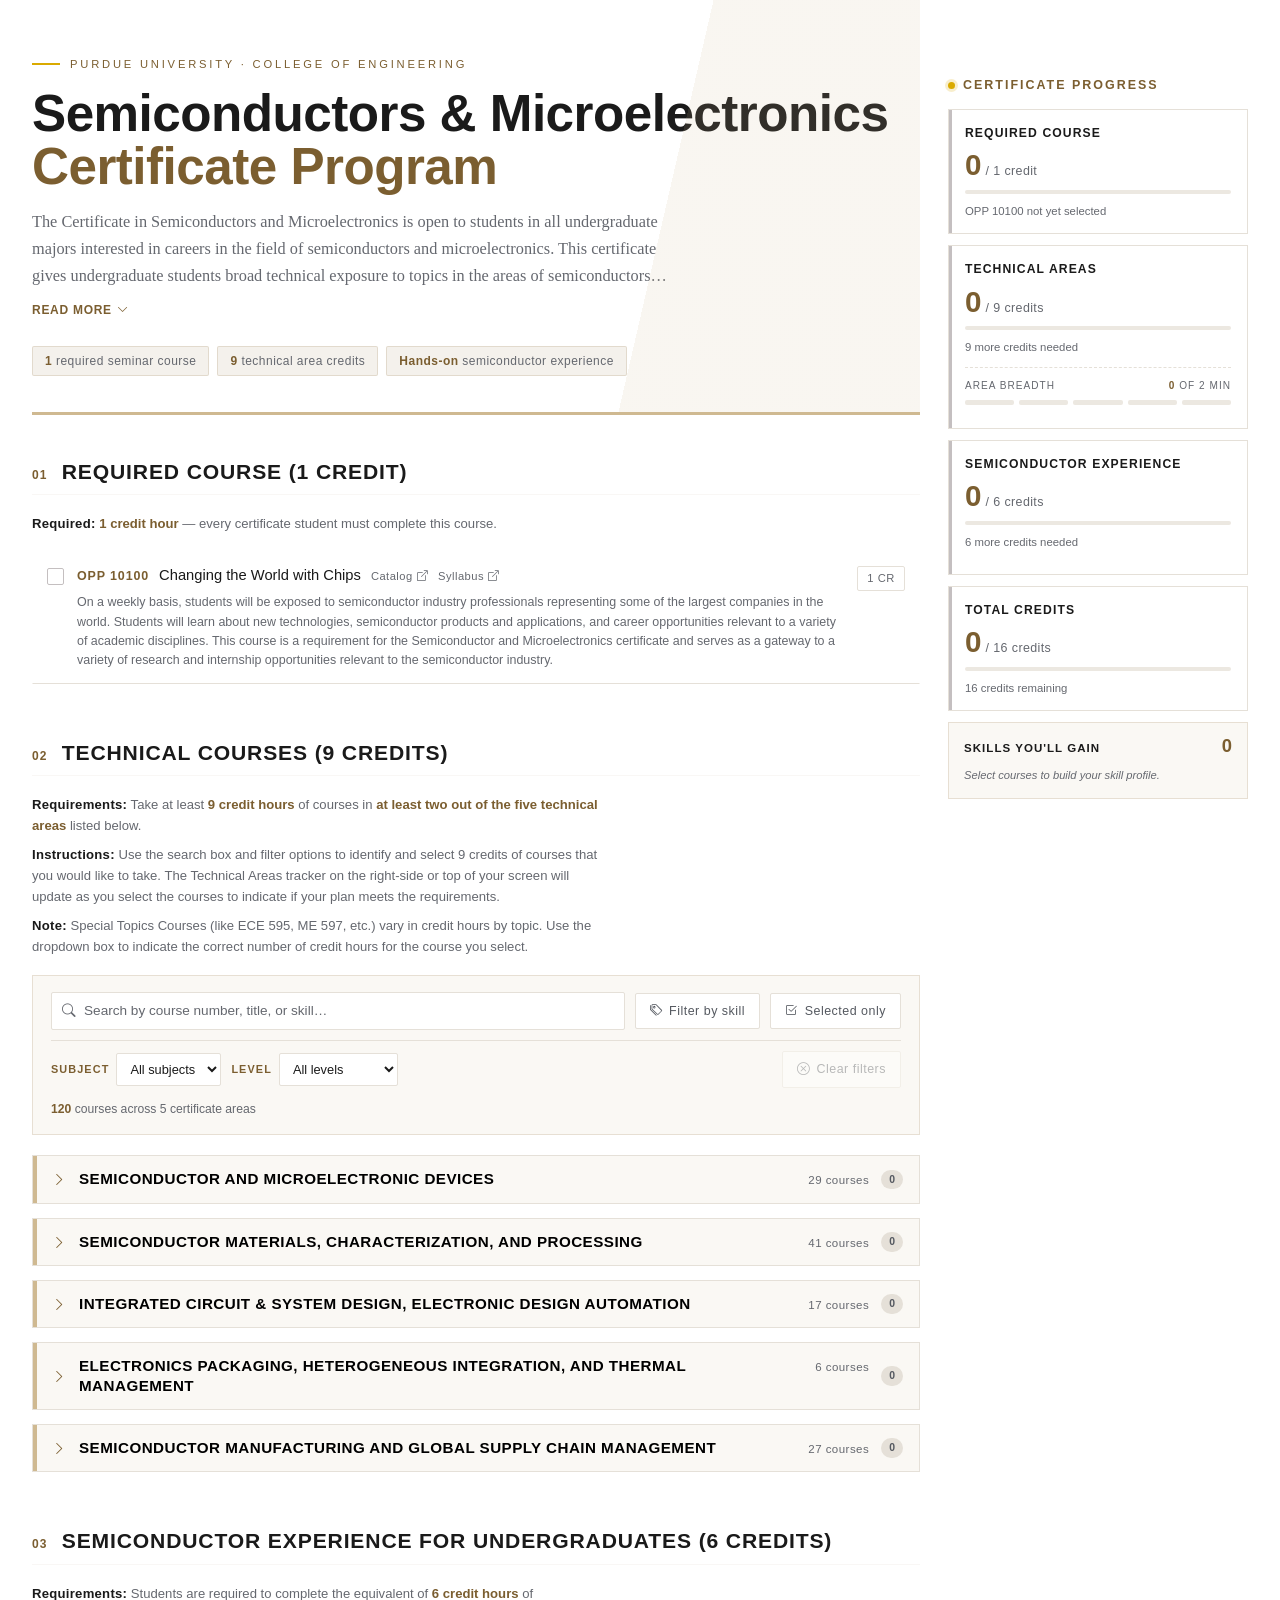
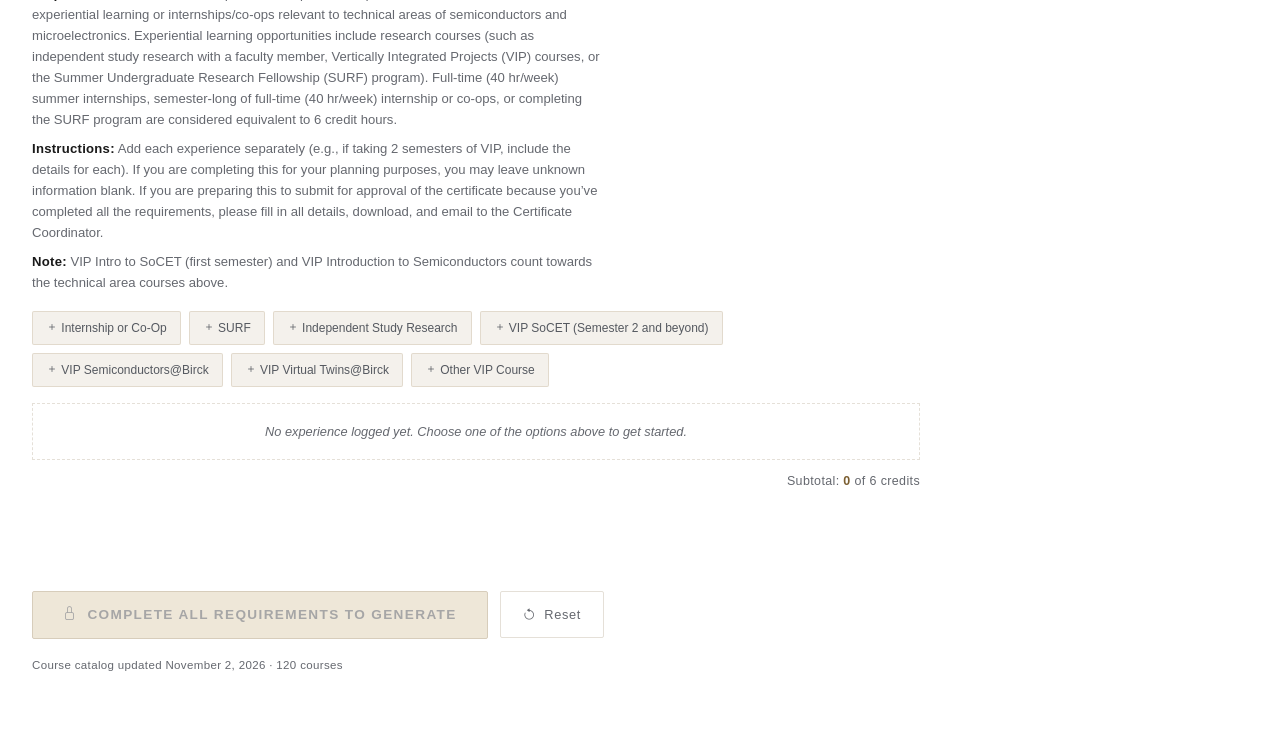
==== commit 042cf368: "Meet WCAG 2.1 AA; drop Bootstrap's global reboot Contrast: Railway Gray is a dark-background brand c" ====
--- a/index.html
+++ b/index.html
@@ -5,7 +5,6 @@
   <meta name="viewport" content="width=device-width, initial-scale=1.0" />
   <title>Semiconductors and Microelectronics Certificate — Purdue University</title>
 
-  <link href="https://cdn.jsdelivr.net/npm/bootstrap@5.3.3/dist/css/bootstrap.min.css" rel="stylesheet" />
   <link href="https://cdn.jsdelivr.net/npm/bootstrap-icons@1.11.3/font/bootstrap-icons.css" rel="stylesheet" />
   <!--
     FONTS: Acumin Pro, Acumin Pro Condensed, and Source Serif Pro are Purdue-licensed
@@ -46,6 +45,10 @@
       --text-muted:   #65686F;
 
       --gold-glow: rgba(207,185,145,0.45);
+      /* Focus ring. The gold glow alone is 1.31:1 on white — far under the 3:1
+         WCAG 1.4.11 needs — so the visible ring is Aged gold (4.67:1) with the
+         glow kept outside it for the brand look. Change both rings together. */
+      --focus-ring: 0 0 0 2px var(--pu-aged), 0 0 0 5px var(--gold-glow);
 
       --status-green:      #27AE60;
       --status-green-text: #1E7E34;
@@ -64,6 +67,30 @@
       --bs-link-color: #8E6F3E;
       --bs-link-hover-color: #000000;
     }
+
+    /* ── Reboot ───────────────────────────────────────────────────────────
+       Replaces the handful of normalisations this app actually used from
+       Bootstrap's reboot, which is no longer loaded. Verified equivalent:
+       computed styles across all 2,188 rendered elements are identical to
+       the Bootstrap build, and the document height is unchanged.
+
+       Everything here is deliberately scoped to the elements the app owns
+       plus `body`. If the app is ever embedded in a themed host page, the
+       `body` rule is the one line to re-point at the app's own wrapper. */
+    body { margin: 0; line-height: 1.5; -webkit-text-size-adjust: 100%; }
+    h1, h2, h3, h4, h5, h6 { margin-top: 0; margin-bottom: 0.5rem; font-weight: 500; line-height: 1.2; }
+    p { margin-top: 0; margin-bottom: 1rem; }
+    ul, ol { margin-top: 0; margin-bottom: 1rem; padding-left: 2rem; }
+    hr { margin: 1rem 0; border: 0; border-top: 1px solid; color: inherit; opacity: 0.25; }
+    table { border-collapse: collapse; caption-side: bottom; }
+    tbody, td, tfoot, th, thead, tr { border-color: inherit; border-style: solid; border-width: 0; }
+    th { text-align: inherit; }
+    button, input, optgroup, select, textarea { margin: 0; font-family: inherit; font-size: inherit; line-height: inherit; }
+    button, select { text-transform: none; }
+    button, [type="button"], [type="submit"] { -webkit-appearance: button; }
+    button:not(:disabled), [type="button"]:not(:disabled) { cursor: pointer; }
+    :disabled { cursor: default; }
+    img, svg { vertical-align: middle; }
 
     *, *::before, *::after { box-sizing: border-box; }
     html { scroll-behavior: smooth; }
@@ -167,7 +194,7 @@
     .subtitle-toggle i { font-size: 0.7rem; transition: transform 0.18s ease; }
     .subtitle-toggle[aria-expanded="true"] i { transform: rotate(180deg); }
     .subtitle-toggle:hover { color: var(--pu-black); }
-    .subtitle-toggle:focus-visible { outline: none; box-shadow: 0 0 0 3px var(--gold-glow); border-radius: 2px; }
+    .subtitle-toggle:focus-visible { outline: none; box-shadow: var(--focus-ring); border-radius: 2px; }
     .requirement-pills { display: flex; flex-wrap: wrap; gap: 8px; margin-top: 24px; }
     .req-pill {
       font-size: 0.75rem;
@@ -192,6 +219,12 @@
       text-transform: uppercase;
       margin: 0;
     }
+    /* Off-screen but still announced; not display:none, which removes it from the
+       accessibility tree entirely. */
+    .vis-hidden {
+      position: absolute; width: 1px; height: 1px; margin: -1px; padding: 0;
+      overflow: hidden; clip: rect(0 0 0 0); clip-path: inset(50%); white-space: nowrap; border: 0;
+    }
     .section-rule { border: none; border-top: 1px solid var(--border-rule); margin: 10px 0 18px; }
 
     .note-box {
@@ -241,7 +274,7 @@
       border-width: 0 2px 2px 0;
       transform: rotate(45deg);
     }
-    .course-check:focus-visible { outline: none; box-shadow: 0 0 0 3px var(--gold-glow); }
+    .course-check:focus-visible { outline: none; box-shadow: var(--focus-ring); }
 
     .course-body { flex: 1; min-width: 0; }
     .course-line1 { display: flex; align-items: baseline; gap: 10px; flex-wrap: wrap; }
@@ -276,7 +309,7 @@
       color: var(--pu-aged-deep);
       border-bottom-color: var(--pu-aged);
     }
-    .catalog-link:focus-visible { outline: none; box-shadow: 0 0 0 3px var(--gold-glow); border-radius: 2px; }
+    .catalog-link:focus-visible { outline: none; box-shadow: var(--focus-ring); border-radius: 2px; }
     .course-row:hover .catalog-link { color: var(--pu-aged-deep); }
     @media print { .catalog-link { display: none; } }
 
@@ -307,7 +340,7 @@
       background: var(--pu-white);
       cursor: pointer;
     }
-    .credit-picker:focus { outline: none; box-shadow: 0 0 0 3px var(--gold-glow); }
+    .credit-picker:focus { outline: none; box-shadow: var(--focus-ring); }
     .course-row.selected .credit-picker { border-style: solid; background: var(--bg-warm); }
 
     /* Variable-credit course still sitting at 0 */
@@ -369,7 +402,7 @@
       text-underline-offset: 2px;
     }
     .skill-more:hover { color: var(--pu-black); }
-    .skill-none { font-size: 0.66rem; color: var(--pu-railway-gray); font-style: italic; }
+    .skill-none { font-size: 0.66rem; color: var(--text-muted); font-style: italic; }
     .course-desc { font-size: 0.78rem; color: var(--text-muted); line-height: 1.55; margin-top: 7px; }
 
     /* ─── Course detail disclosure ───────────────────────────── */
@@ -393,7 +426,7 @@
     .details-toggle i { font-size: 0.7rem; transition: transform 0.18s ease; }
     .details-toggle[aria-expanded="true"] i { transform: rotate(90deg); }
     .details-toggle:hover { color: var(--pu-black); }
-    .details-toggle:focus-visible { outline: none; box-shadow: 0 0 0 3px var(--gold-glow); border-radius: 2px; }
+    .details-toggle:focus-visible { outline: none; box-shadow: var(--focus-ring); border-radius: 2px; }
 
     .detail-panel {
       margin-top: 8px;
@@ -486,10 +519,10 @@
       font-weight: 600;
       white-space: nowrap;
     }
-    .area-count-badge.zero { background: var(--pu-steam); color: var(--pu-steel); }
+    .area-count-badge.zero { background: var(--border-rule); color: var(--pu-steel); }
     .area-body { padding: 4px 6px 6px; }
     .area-body .course-row:last-child { border-bottom: none; }
-    .area-empty { padding: 18px 16px; font-size: 0.8rem; color: var(--pu-railway-gray); font-style: italic; }
+    .area-empty { padding: 18px 16px; font-size: 0.8rem; color: var(--text-muted); font-style: italic; }
 
     /* ─── Filter bar ─────────────────────────────────────────── */
     .filter-bar {
@@ -526,7 +559,7 @@
       cursor: pointer;
       max-width: 15rem;
     }
-    .filter-select select:focus { outline: none; border-color: var(--pu-aged); box-shadow: 0 0 0 3px var(--gold-glow); }
+    .filter-select select:focus { outline: none; border-color: var(--pu-aged); box-shadow: var(--focus-ring); }
     .filter-select select.on { border-color: var(--pu-aged); background: var(--pu-dust); font-weight: 600; }
 
     .btn-filter-clear { margin-left: auto; }
@@ -552,7 +585,7 @@
     .filter-search { flex: 1; min-width: 220px; position: relative; }
     .filter-search i {
       position: absolute; left: 11px; top: 50%; transform: translateY(-50%);
-      color: var(--pu-railway-gray); font-size: 0.85rem; pointer-events: none;
+      color: var(--text-muted); font-size: 0.85rem; pointer-events: none;
     }
     .filter-search input {
       width: 100%;
@@ -564,8 +597,8 @@
       background: var(--pu-white);
       color: var(--text-primary);
     }
-    .filter-search input:focus { outline: none; border-color: var(--pu-aged); box-shadow: 0 0 0 3px var(--gold-glow); }
-    .filter-search input::placeholder { color: var(--pu-railway-gray); }
+    .filter-search input:focus { outline: none; border-color: var(--pu-aged); box-shadow: var(--focus-ring); }
+    .filter-search input::placeholder { color: var(--text-muted); }
 
     .btn-filter {
       font-family: var(--pu-font-sans);
@@ -640,7 +673,7 @@
       display: flex; align-items: center; gap: 12px; flex-wrap: wrap;
     }
     .filter-summary b { color: var(--pu-aged-deep); }
-    .no-results { padding: 32px 16px; text-align: center; color: var(--pu-railway-gray); font-size: 0.85rem; }
+    .no-results { padding: 32px 16px; text-align: center; color: var(--text-muted); font-size: 0.85rem; }
 
     /* ─── Experience section ─────────────────────────────────── */
     .exp-entry {
@@ -660,8 +693,8 @@
       background: transparent;
       color: var(--text-primary);
     }
-    .exp-entry input[type="text"]::placeholder { color: var(--pu-railway-gray); font-style: italic; }
-    .exp-entry input[type="text"]:focus { outline: none; border-bottom-color: var(--pu-aged); }
+    .exp-entry input[type="text"]::placeholder { color: var(--text-muted); font-style: italic; }
+    .exp-entry input[type="text"]:focus { outline: none; border-bottom-color: var(--pu-aged); box-shadow: var(--focus-ring); }
     .exp-entry select {
       flex-shrink: 0;
       font-family: var(--pu-font-sans);
@@ -673,7 +706,7 @@
       color: var(--pu-steel);
       cursor: pointer;
     }
-    .exp-entry select:focus { outline: none; border-color: var(--pu-aged); }
+    .exp-entry select:focus { outline: none; border-color: var(--pu-aged); box-shadow: var(--focus-ring); }
     .btn-remove-exp {
       flex-shrink: 0;
       width: 28px; height: 28px;
@@ -681,7 +714,7 @@
       border: 1px solid var(--border-rule);
       border-radius: 2px;
       background: var(--pu-white);
-      color: var(--pu-railway-gray);
+      color: var(--text-muted);
       cursor: pointer;
       transition: all 0.14s ease;
     }
@@ -731,7 +764,7 @@
       color: var(--text-primary);
       cursor: pointer;
     }
-    .exp-card-credits select:focus { outline: none; border-color: var(--pu-aged); box-shadow: 0 0 0 3px var(--gold-glow); }
+    .exp-card-credits select:focus { outline: none; border-color: var(--pu-aged); box-shadow: var(--focus-ring); }
 
     .exp-fields {
       display: grid;
@@ -759,9 +792,9 @@
       color: var(--text-primary);
       min-width: 0;
     }
-    .exp-field input::placeholder { color: var(--pu-railway-gray); font-style: italic; }
+    .exp-field input::placeholder { color: var(--text-muted); font-style: italic; }
     .exp-field input:focus, .exp-field select:focus {
-      outline: none; border-color: var(--pu-aged); box-shadow: 0 0 0 3px var(--gold-glow);
+      outline: none; border-color: var(--pu-aged); box-shadow: var(--focus-ring);
     }
     /* Composite fields: VIP prefix, date ranges, term pickers */
     .exp-inline { display: flex; align-items: center; gap: 6px; min-width: 0; }
@@ -957,7 +990,7 @@
       font-size: 1.15rem; font-weight: 700; color: var(--pu-aged-deep); line-height: 1;
     }
     .skills-card-list { display: flex; flex-wrap: wrap; gap: 4px; max-height: 168px; overflow-y: auto; }
-    .skills-card-empty { font-size: 0.7rem; color: var(--pu-railway-gray); font-style: italic; }
+    .skills-card-empty { font-size: 0.7rem; color: var(--text-muted); font-style: italic; }
 
     /* ─── Actions ────────────────────────────────────────────── */
     .action-row { margin: 44px 0 0; display: flex; gap: 12px; align-items: center; flex-wrap: wrap; }
@@ -992,13 +1025,13 @@
       transition: all 0.16s ease;
     }
     .btn-reset:hover { color: var(--text-primary); border-color: var(--pu-aged); background: var(--bg-tint); }
-    .save-note { font-size: 0.72rem; color: var(--pu-railway-gray); margin-left: auto; }
+    .save-note { font-size: 0.72rem; color: var(--text-muted); margin-left: auto; }
 
     /* Provenance — which catalog the student is looking at */
     .data-stamp {
       margin-top: 18px;
       font-size: 0.72rem;
-      color: var(--pu-railway-gray);
+      color: var(--text-muted);
       letter-spacing: 0.03em;
     }
     .data-banner {
@@ -1168,7 +1201,7 @@
 <div class="page-wrapper">
 
   <div class="data-banner" id="data-banner" hidden>
-    <i class="bi bi-info-circle-fill"></i>
+    <i class="bi bi-info-circle-fill" aria-hidden="true"></i>
     <div>
       <strong>Showing a saved course list.</strong>
       <span id="data-banner-detail"></span>
@@ -1194,7 +1227,7 @@
       of disciplines.
     </p>
     <button class="subtitle-toggle" id="subtitle-toggle" aria-expanded="false" aria-controls="page-subtitle">
-      <span id="subtitle-toggle-text">Read more</span><i class="bi bi-chevron-down"></i>
+      <span id="subtitle-toggle-text">Read more</span><i class="bi bi-chevron-down" aria-hidden="true"></i>
     </button>
     <div class="requirement-pills">
       <div class="req-pill"><strong>1</strong> required seminar course</div>
@@ -1240,15 +1273,15 @@
     <div class="filter-bar">
       <div class="filter-row">
         <div class="filter-search">
-          <i class="bi bi-search"></i>
+          <i class="bi bi-search" aria-hidden="true"></i>
           <input type="text" id="search-input" placeholder="Search by course number, title, or skill…" autocomplete="off" />
         </div>
         <button class="btn-filter" id="btn-skill-panel">
-          <i class="bi bi-tags"></i> Filter by skill
+          <i class="bi bi-tags" aria-hidden="true"></i> Filter by skill
           <span class="cnt" id="skill-filter-count" style="display:none">0</span>
         </button>
         <button class="btn-filter" id="btn-selected-only">
-          <i class="bi bi-check2-square"></i> Selected only
+          <i class="bi bi-check2-square" aria-hidden="true"></i> Selected only
         </button>
       </div>
 
@@ -1262,7 +1295,7 @@
           <select id="level-filter"><option value="">All levels</option></select>
         </label>
         <button class="btn-filter btn-filter-clear" id="btn-clear-all" disabled>
-          <i class="bi bi-x-circle"></i> Clear filters
+          <i class="bi bi-x-circle" aria-hidden="true"></i> Clear filters
         </button>
       </div>
 
@@ -1284,7 +1317,7 @@
 
     <div id="area-groups"></div>
     <div class="no-results" id="no-results" style="display:none">
-      <i class="bi bi-search"></i> No courses match your filters.
+      <i class="bi bi-search" aria-hidden="true"></i> No courses match your filters.
     </div>
   </div>
 
@@ -1324,12 +1357,18 @@
 
 <!-- ─── TRACKER ─────────────────────────────────────────── -->
 <div class="tracker-column">
+  <!-- Selecting a course changes the tracker, which sits outside the reading order a
+       screen-reader user is in. One polite live region carries a short summary of the
+       whole plan so the change is announced once, instead of four cards announcing
+       separately and talking over each other. -->
+  <p id="plan-announce" class="vis-hidden" role="status" aria-live="polite" aria-atomic="true"></p>
+
   <div id="tracker">
     <div class="tracker-header"><span class="dot"></span>Certificate Progress</div>
 
     <div class="tracker-cards">
       <div class="tracker-card" id="card-required">
-        <div class="complete-icon"><i class="bi bi-check-lg"></i></div>
+        <div class="complete-icon"><i class="bi bi-check-lg" aria-hidden="true"></i></div>
         <div class="tracker-card-label">Required Course</div>
         <div class="tracker-tally">
           <span class="tally-current" id="tally-required">0</span>
@@ -1341,7 +1380,7 @@
       </div>
 
       <div class="tracker-card" id="card-technical">
-        <div class="complete-icon"><i class="bi bi-check-lg"></i></div>
+        <div class="complete-icon"><i class="bi bi-check-lg" aria-hidden="true"></i></div>
         <div class="tracker-card-label">Technical Areas</div>
         <div class="tracker-tally">
           <span class="tally-current" id="tally-technical">0</span>
@@ -1360,7 +1399,7 @@
       </div>
 
       <div class="tracker-card" id="card-experience">
-        <div class="complete-icon"><i class="bi bi-check-lg"></i></div>
+        <div class="complete-icon"><i class="bi bi-check-lg" aria-hidden="true"></i></div>
         <div class="tracker-card-label">Semiconductor Experience</div>
         <div class="tracker-tally">
           <span class="tally-current" id="tally-experience">0</span>
@@ -1373,7 +1412,7 @@
       </div>
 
       <div class="tracker-card" id="card-total">
-        <div class="complete-icon"><i class="bi bi-check-lg"></i></div>
+        <div class="complete-icon"><i class="bi bi-check-lg" aria-hidden="true"></i></div>
         <div class="tracker-card-label">Total Credits</div>
         <div class="tracker-tally">
           <span class="tally-current" id="tally-total">0</span>
@@ -1402,9 +1441,9 @@
 <div class="action-block">
   <div class="action-row">
     <button class="btn-generate" id="btn-generate" disabled>
-      <i class="bi bi-file-earmark-text"></i> Generate plan of study
+      <i class="bi bi-file-earmark-text" aria-hidden="true"></i> Generate plan of study
     </button>
-    <button class="btn-reset" id="btn-reset"><i class="bi bi-arrow-counterclockwise"></i> Reset</button>
+    <button class="btn-reset" id="btn-reset"><i class="bi bi-arrow-counterclockwise" aria-hidden="true"></i> Reset</button>
     <span class="save-note" id="save-note"></span>
   </div>
 
@@ -1413,7 +1452,6 @@
 
 </div><!-- /app-outer -->
 
-<script src="https://cdn.jsdelivr.net/npm/bootstrap@5.3.3/dist/js/bootstrap.bundle.min.js"></script>
 <script>
 /* ══════════════════════════════════════════════════════════════
    DATA — generated from the course workbook › "Updated" tab
@@ -1754,7 +1792,7 @@
   if (!url || !isHttpUrl(url)) return '';
   return `<a class="catalog-link" href="${esc(url)}" target="_blank" rel="noopener noreferrer"
              aria-label="${esc(ariaLabel)} (opens in a new tab)"
-          >${esc(label)}<i class="bi bi-box-arrow-up-right"></i></a>`;
+          >${esc(label)}<i class="bi bi-box-arrow-up-right" aria-hidden="true"></i></a>`;
 }
 
 function catalogLinkHTML(c) {
@@ -1774,7 +1812,7 @@
     ? `<div class="detail-part ${cls}"><span class="detail-label">${label}</span><p>${esc(text)}</p></div>` : '';
   return `
     <button class="details-toggle" data-details="${c.i}" aria-expanded="${open}">
-      <i class="bi bi-chevron-right"></i>${open ? 'Hide details' : 'Details'}
+      <i class="bi bi-chevron-right" aria-hidden="true"></i>${open ? 'Hide details' : 'Details'}
     </button>
     ${open ? `<div class="detail-panel">
       ${part('Description', c.d, 'is-desc')}
@@ -1810,13 +1848,13 @@
        </select>`;
 
   const creditHint = unset && sel
-    ? `<div class="credit-hint"><i class="bi bi-arrow-right-short"></i>
+    ? `<div class="credit-hint"><i class="bi bi-arrow-right-short" aria-hidden="true"></i>
          <span>Variable-credit course — set your credit hours to count it.</span></div>` : '';
 
   const conf = conflictsFor(c);
   const flag = c.x
     ? `<div class="xlist-flag${sel && conf.length ? ' visible' : ''}">
-         <i class="bi bi-exclamation-triangle-fill"></i>
+         <i class="bi bi-exclamation-triangle-fill" aria-hidden="true"></i>
          <span>Equivalent to ${conf.map(o => esc(o.n)).join(', ') || 'another listed course'} — these likely cannot both count. Confirm with your advisor.</span>
        </div>` : '';
 
@@ -1856,7 +1894,7 @@
     return `
       <div class="area-group${collapsed ? ' collapsed' : ''}${selCount ? ' has-selected' : ''}" data-area="${ai}">
         <button class="area-head" data-toggle-area="${ai}" aria-expanded="${!collapsed}">
-          <i class="bi bi-chevron-down area-caret"></i>
+          <i class="bi bi-chevron-down area-caret" aria-hidden="true"></i>
           <span class="area-head-text">
             <span class="area-name">${esc(a.short)}</span>
             <span class="area-tally">${list.length === total ? total : list.length + ' of ' + total} course${total === 1 ? '' : 's'}${selCount ? ` · <b>${selCr} cr selected</b>` : ''}</span>
@@ -2096,7 +2134,7 @@
 
 function renderPresets() {
   $('exp-presets').innerHTML = EXPERIENCE_TYPES.map(t =>
-    `<button class="btn-preset" data-exp-add="${esc(t.id)}"><i class="bi bi-plus"></i> ${esc(t.label)}</button>`
+    `<button class="btn-preset" data-exp-add="${esc(t.id)}"><i class="bi bi-plus" aria-hidden="true"></i> ${esc(t.label)}</button>`
   ).join('');
 }
 
@@ -2121,7 +2159,7 @@
             </select>
           </span>
           <button class="btn-remove-exp" data-exp-remove="${e.id}" aria-label="Remove ${esc(t.label)}">
-            <i class="bi bi-x-lg"></i>
+            <i class="bi bi-x-lg" aria-hidden="true"></i>
           </button>
         </div>
         <div class="exp-fields">${t.fields.map(fld => expFieldHTML(e.id, f, fld)).join('')}</div>
@@ -2208,12 +2246,33 @@
     ? skills.map(s => `<span class="skill-chip">${esc(s)}</span>`).join('')
     : `<span class="skills-card-empty">Select courses to build your skill profile.</span>`;
 
+  announcePlan({ tc, areas: areas.size, ec, total, allDone, unset: unsetCr.length });
+
   $('btn-generate').disabled = !allDone;
   $('btn-generate').innerHTML = allDone
-    ? '<i class="bi bi-file-earmark-text"></i> Generate plan of study'
+    ? '<i class="bi bi-file-earmark-text" aria-hidden="true"></i> Generate plan of study'
     : unsetCr.length
-      ? '<i class="bi bi-lock"></i> Set credit hours to generate'
-      : '<i class="bi bi-lock"></i> Complete all requirements to generate';
+      ? '<i class="bi bi-lock" aria-hidden="true"></i> Set credit hours to generate'
+      : '<i class="bi bi-lock" aria-hidden="true"></i> Complete all requirements to generate';
+}
+
+/* Announcements are debounced and de-duplicated: typing in a credit box fires
+   updateTracker() on every keystroke, and a live region that repeats itself is
+   worse than one that stays quiet. */
+let announceTimer = null, lastAnnounced = '';
+function announcePlan({ tc, areas, ec, total, allDone, unset }) {
+  const msg = allDone
+    ? `All certificate requirements met. ${total} of ${TARGET_TOTAL} credits.`
+    : [
+        `Technical ${tc} of ${TARGET_TECHNICAL} credits across ${areas} of ${MIN_AREAS} required areas.`,
+        `Experience ${ec} of ${TARGET_EXPERIENCE} credits.`,
+        `Total ${total} of ${TARGET_TOTAL}.`,
+        unset ? `${unset} course${plural(unset)} still need credit hours.` : ''
+      ].join(' ').trim();
+  if (msg === lastAnnounced) return;
+  lastAnnounced = msg;
+  clearTimeout(announceTimer);
+  announceTimer = setTimeout(() => { $('plan-announce').textContent = msg; }, 600);
 }
 
 /* ══════════════════════════════════════════════════════════════
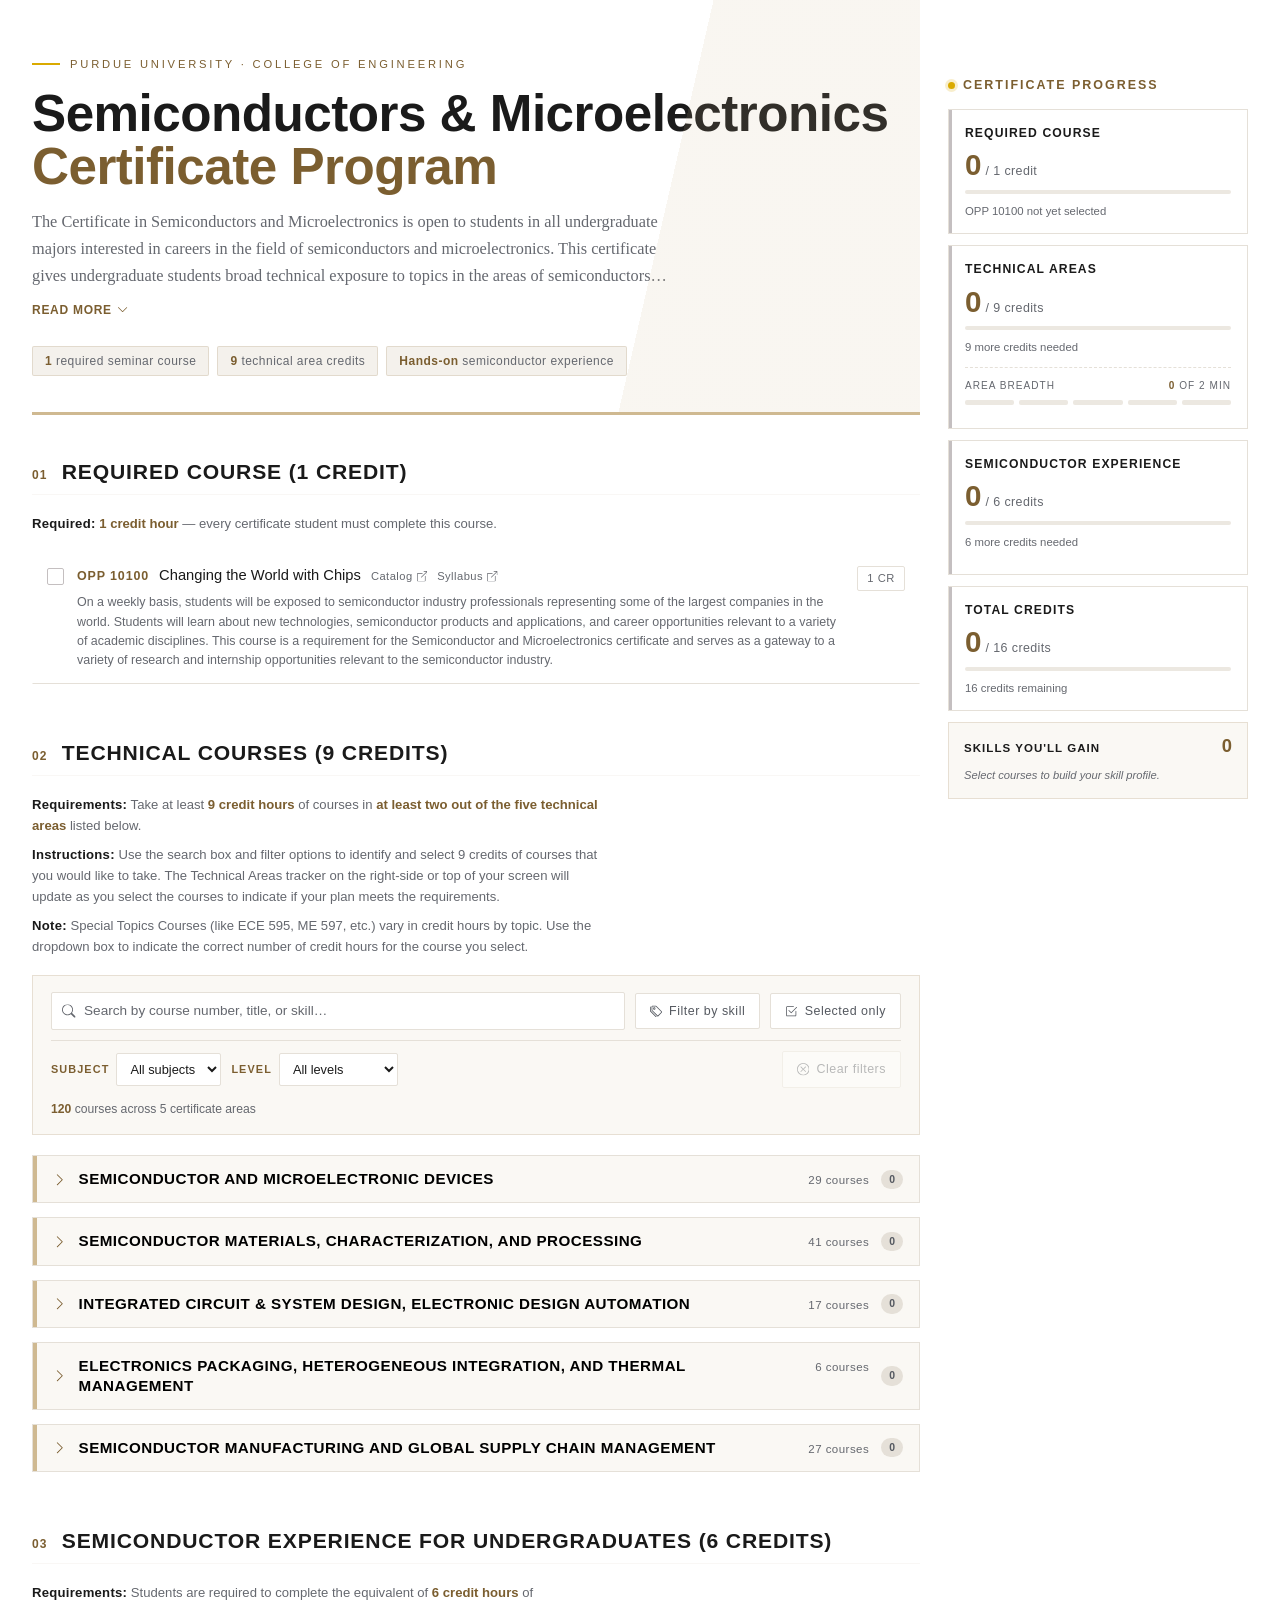
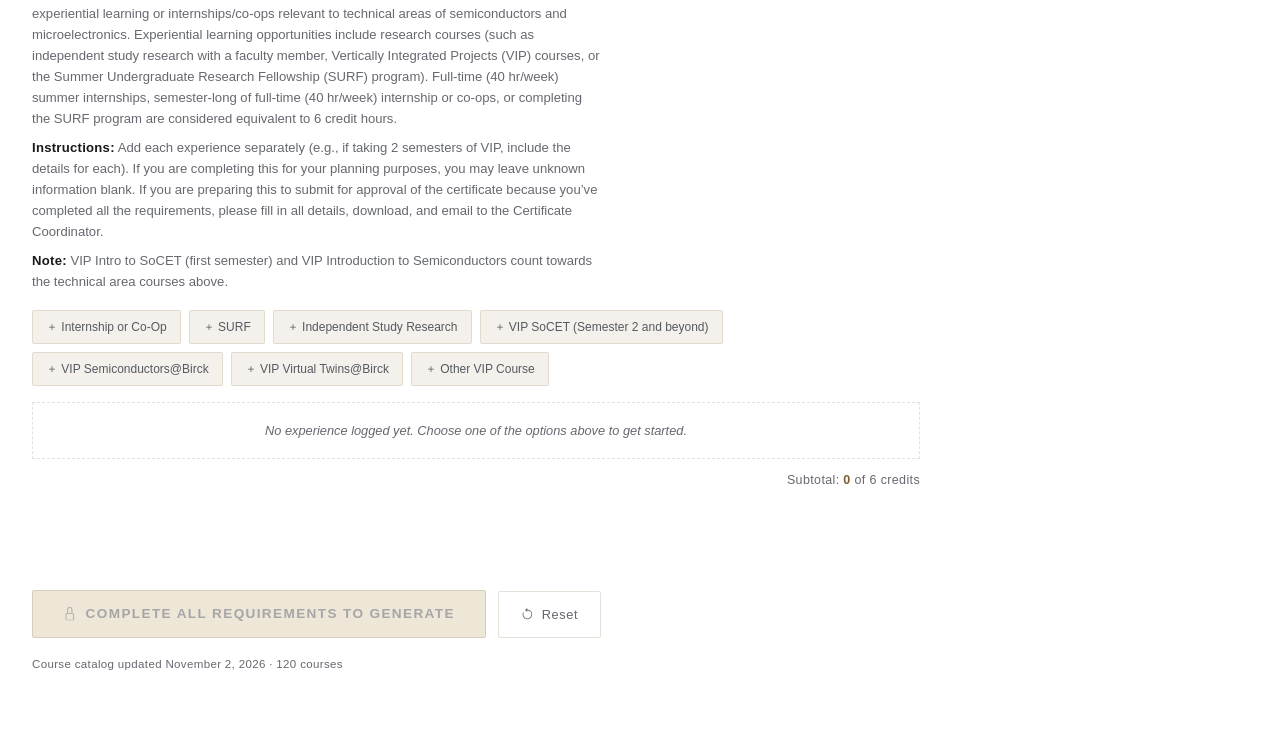
==== commit 269e5b87: "Inline the icons; the app now loads nothing external Bootstrap Icons was the last remote dependency," ====
--- a/index.html
+++ b/index.html
@@ -5,17 +5,72 @@
   <meta name="viewport" content="width=device-width, initial-scale=1.0" />
   <title>Semiconductors and Microelectronics Certificate — Purdue University</title>
 
-  <link href="https://cdn.jsdelivr.net/npm/bootstrap-icons@1.11.3/font/bootstrap-icons.css" rel="stylesheet" />
   <!--
-    FONTS: Acumin Pro, Acumin Pro Condensed, and Source Serif Pro are Purdue-licensed
-    Adobe fonts. Load them via your institution's Adobe Fonts / Typekit embed code
-    on the host page before this component renders. PC substitutes (Franklin Gothic
-    Medium, Georgia) are included in every font-family stack as automatic fallbacks.
+    FONTS: Acumin Pro, Acumin Pro Condensed, and Source Serif Pro are Purdue-licensed.
+    The Wrap09 host page already loads them — Acumin via Purdue's Adobe Fonts kit
+    (use.typekit.net/hrz3oev.css) and Source Serif Pro from Google Fonts — so nothing
+    needs adding there. Typekit registers Acumin lowercase and hyphenated
+    (acumin-pro, acumin-pro-condensed); the font stacks below list those names first
+    and the desktop names second. Franklin Gothic Medium and Georgia remain as
+    fallbacks for a standalone page with no kit loaded.
   -->
 
-  <style>
+  <style>    /* Served on its own, nothing else zeroes the user-agent's body margin. Set
+       from JS rather than by matching `body`, so that inside the host template —
+       where body carries the site header, nav and footer — this never applies and
+       body stays entirely the host's. */
+    body.sc-standalone { margin: 0; }
+
+    /* Sized in em so the font-size rules written for the old icon font still apply.
+       The glyph metrics of Bootstrap Icons are reproduced here: a 1em box on the
+       text baseline, shifted down an eighth of an em. */
+    #sc-app .sc-icon {
+      display: inline-block; width: 1em; height: 1em;
+      fill: currentColor; vertical-align: -0.125em; flex-shrink: 0;
+    }
+    #sc-app .sc-sprite { position: absolute; width: 0; height: 0; overflow: hidden; }
+
+    /* An inline-level flex container takes its baseline from its first item. That
+       item used to be a text glyph; it is now a replaced <svg>, whose baseline is
+       its bottom edge, which drops the button in its line box and leaves a couple
+       of pixels of descender under every row that has one. Aligning on the middle
+       of the line takes the icon out of that calculation. vertical-align is inert
+       on anything not inline-level, so this is safe to apply broadly — it also
+       covers any icon button added later. */
+    #sc-app :has(> .sc-icon) { vertical-align: middle; }
+
+    /* ─── Defensive baseline ──────────────────────────────────────────────
+       The app is embedded in a page whose theme styles bare element selectors
+       (h1, p, ul, a, table, button…). Those rules reach inside this component
+       and restyle text the app never declares a value for — the app cannot
+       out-specify a property it never sets.
+
+       So the properties a theme most commonly sets are re-asserted here, at
+       `#sc-app` specificity, which outranks any realistic host selector. They
+       are set to `inherit` rather than to fixed values: a fixed value would
+       block the app's own inheritance, so `.overline { text-transform: uppercase }`
+       would stop reaching the spans inside it.
+
+       `i` and the form controls are deliberately absent — they rely on
+       user-agent defaults the reboot below restates explicitly. */
+    #sc-app :is(h1, h2, h3, h4, h5, h6, p, ul, ol, li, dl, dt, dd, blockquote,
+                figure, figcaption, table, thead, tbody, tr, th, td, caption,
+                a, span, div, label, strong, em, small, code, hr) {
+      font-family: inherit; font-size: inherit; font-weight: inherit;
+      font-style: inherit; font-variant: inherit; line-height: inherit;
+      letter-spacing: inherit; word-spacing: inherit; text-transform: inherit;
+      text-indent: inherit; text-align: inherit; color: inherit;
+      text-shadow: none; float: none; clear: none; outline: 0;
+    }
+    /* Form controls: the host may give them a border, padding or a font of its
+       own, so state the neutral starting point the app's own rules build on. */
+    #sc-app :is(button, input, select, textarea) {
+      text-shadow: none; float: none; letter-spacing: inherit; text-transform: none;
+    }
+    #sc-app input[type="checkbox"] { padding: 0; }
+
     /* ─── Purdue Brand Tokens ────────────────────────────────── */
-    :root {
+    #sc-app {
       --pu-gold:         #CFB991;
       --pu-aged:         #8E6F3E;
       --pu-aged-deep:    #7B5E30;   /* darkened Aged for small text on white */
@@ -29,8 +84,14 @@
       --pu-railway-gray: #9D9795;
       --pu-steam:        #C4BFC0;
 
-      --pu-font-sans:     'Acumin Pro', 'Franklin Gothic Medium', Arial, sans-serif;
-      --pu-font-sans-cd:  'Acumin Pro Condensed', 'Franklin Gothic Medium', Arial, sans-serif;
+      /* Typekit's family names come first — the host page loads Purdue's Adobe Fonts
+         kit, which registers them lowercase and hyphenated. The title-case names are
+         the locally installed desktop fonts, which only some machines have. Listing
+         the Typekit name second would leave the app in Franklin Gothic for every
+         visitor without Acumin installed, beside a host page using Acumin. This is
+         the same order Wrap09 uses. */
+      --pu-font-sans:     acumin-pro, 'Acumin Pro', 'Franklin Gothic Medium', Arial, sans-serif;
+      --pu-font-sans-cd:  acumin-pro-condensed, 'Acumin Pro Condensed', 'Franklin Gothic Medium', Arial, sans-serif;
       --pu-font-serif:    'Source Serif Pro', Georgia, serif;
 
       /* Surfaces */
@@ -56,18 +117,6 @@
 
       --tracker-width: 300px;
     }
-
-    /* Bootstrap remap */
-    :root {
-      --bs-primary: #CFB991;
-      --bs-primary-rgb: 207,185,145;
-      --bs-dark: #000000;
-      --bs-body-font-family: var(--pu-font-sans);
-      --bs-body-color: #1A1A1A;
-      --bs-link-color: #8E6F3E;
-      --bs-link-hover-color: #000000;
-    }
-
     /* ── Reboot ───────────────────────────────────────────────────────────
        Replaces the handful of normalisations this app actually used from
        Bootstrap's reboot, which is no longer loaded. Verified equivalent:
@@ -77,36 +126,32 @@
        Everything here is deliberately scoped to the elements the app owns
        plus `body`. If the app is ever embedded in a themed host page, the
        `body` rule is the one line to re-point at the app's own wrapper. */
-    body { margin: 0; line-height: 1.5; -webkit-text-size-adjust: 100%; }
-    h1, h2, h3, h4, h5, h6 { margin-top: 0; margin-bottom: 0.5rem; font-weight: 500; line-height: 1.2; }
-    p { margin-top: 0; margin-bottom: 1rem; }
-    ul, ol { margin-top: 0; margin-bottom: 1rem; padding-left: 2rem; }
-    hr { margin: 1rem 0; border: 0; border-top: 1px solid; color: inherit; opacity: 0.25; }
-    table { border-collapse: collapse; caption-side: bottom; }
-    tbody, td, tfoot, th, thead, tr { border-color: inherit; border-style: solid; border-width: 0; }
-    th { text-align: inherit; }
-    button, input, optgroup, select, textarea { margin: 0; font-family: inherit; font-size: inherit; line-height: inherit; }
-    button, select { text-transform: none; }
-    button, [type="button"], [type="submit"] { -webkit-appearance: button; }
-    button:not(:disabled), [type="button"]:not(:disabled) { cursor: pointer; }
-    :disabled { cursor: default; }
-    img, svg { vertical-align: middle; }
-
-    *, *::before, *::after { box-sizing: border-box; }
-    html { scroll-behavior: smooth; }
-    body {
+    #sc-app { margin: 0; line-height: 1.5; -webkit-text-size-adjust: 100%; }
+    #sc-app h1, #sc-app h2, #sc-app h3, #sc-app h4, #sc-app h5, #sc-app h6 { margin-top: 0; margin-bottom: 0.5rem; font-weight: 500; line-height: 1.2; }
+    #sc-app p { margin-top: 0; margin-bottom: 1rem; }
+    #sc-app ul, #sc-app ol { margin-top: 0; margin-bottom: 1rem; padding-left: 2rem; }
+    #sc-app hr { margin: 1rem 0; border: 0; border-top: 1px solid; color: inherit; opacity: 0.25; }
+    #sc-app table { border-collapse: collapse; caption-side: bottom; }
+    #sc-app tbody, #sc-app td, #sc-app tfoot, #sc-app th, #sc-app thead, #sc-app tr { border-color: inherit; border-style: solid; border-width: 0; }
+    #sc-app th { text-align: inherit; }
+    #sc-app button, #sc-app input, #sc-app optgroup, #sc-app select, #sc-app textarea { margin: 0; font-family: inherit; font-size: inherit; line-height: inherit; }
+    #sc-app button, #sc-app select { text-transform: none; }
+    #sc-app button, #sc-app [type="button"], #sc-app [type="submit"] { -webkit-appearance: button; }
+    #sc-app button:not(:disabled), #sc-app [type="button"]:not(:disabled) { cursor: pointer; }
+    #sc-app :disabled { cursor: default; }
+    #sc-app img, #sc-app svg { vertical-align: middle; }
+    #sc-app *, #sc-app *::before, #sc-app *::after { box-sizing: border-box; }
+    #sc-app {
       background: var(--bg-page);
       color: var(--text-primary);
       font-family: var(--pu-font-sans);
       font-weight: 400;
-      min-height: 100vh;
-    }
-
+    }
     /* ─── Layout ─────────────────────────────────────────────── */
     /* Grid rather than flex so the tracker can sit beside the content on wide
        screens but between the course sections and the action buttons on narrow
        ones — the three blocks are placed independently at each width. */
-    .app-outer {
+    #sc-app .app-outer {
       display: grid;
       grid-template-columns: minmax(0, 1fr) var(--tracker-width);
       column-gap: 28px;
@@ -114,20 +159,19 @@
       margin: 0 auto;
       padding: 0 32px 80px;
     }
-    .page-wrapper   { grid-column: 1; grid-row: 1; min-width: 0; position: relative; z-index: 1; }
+    #sc-app .page-wrapper { grid-column: 1; grid-row: 1; min-width: 0; position: relative; z-index: 1; }
     /* Spans both rows so the sticky tracker has the full content height to travel */
-    .tracker-column { grid-column: 2; grid-row: 1 / span 2; }
-    .action-block   { grid-column: 1; grid-row: 2; min-width: 0; }
-
+    #sc-app .tracker-column { grid-column: 2; grid-row: 1 / span 2; }
+    #sc-app .action-block { grid-column: 1; grid-row: 2; min-width: 0; }
     /* ─── Header ─────────────────────────────────────────────── */
-    .page-header {
+    #sc-app .page-header {
       padding: 56px 0 36px;
       margin-bottom: 44px;
       position: relative;
       overflow: hidden;
       border-bottom: 3px solid var(--pu-gold);
     }
-    .page-header::after {
+    #sc-app .page-header::after {
       content: '';
       position: absolute;
       top: 0; right: -60px;
@@ -135,7 +179,7 @@
       background: linear-gradient(103deg, transparent 38%, rgba(207,185,145,0.13) 38%);
       pointer-events: none;
     }
-    .overline {
+    #sc-app .overline {
       font-size: 0.7rem;
       letter-spacing: 0.25em;
       text-transform: uppercase;
@@ -143,11 +187,11 @@
       margin-bottom: 14px;
       display: flex; align-items: center; gap: 10px;
     }
-    .overline::before {
+    #sc-app .overline::before {
       content: ''; display: inline-block;
       width: 28px; height: 2px; background: var(--pu-rush);
     }
-    .page-title {
+    #sc-app .page-title {
       font-family: var(--pu-font-sans-cd);
       font-size: clamp(2.1rem, 4vw, 3.5rem);
       font-weight: 700;
@@ -155,8 +199,8 @@
       letter-spacing: -0.01em;
       margin-bottom: 16px;
     }
-    .page-title span { color: var(--pu-aged-deep); }
-    .page-subtitle {
+    #sc-app .page-title span { color: var(--pu-aged-deep); }
+    #sc-app .page-subtitle {
       font-family: var(--pu-font-serif);
       font-size: 1.02rem;
       color: var(--text-muted);
@@ -166,14 +210,14 @@
     }
     /* Three rendered lines, whatever the width — the box model does the counting
        so the cut stays correct as the measure changes. */
-    .page-subtitle.is-clamped {
+    #sc-app .page-subtitle.is-clamped {
       display: -webkit-box;
       -webkit-box-orient: vertical;
       -webkit-line-clamp: 3;
       line-clamp: 3;
       overflow: hidden;
     }
-    .subtitle-toggle {
+    #sc-app .subtitle-toggle {
       display: inline-flex;
       align-items: center;
       gap: 5px;
@@ -190,13 +234,13 @@
       cursor: pointer;
       transition: color 0.14s ease;
     }
-    .subtitle-toggle[hidden] { display: none; }
-    .subtitle-toggle i { font-size: 0.7rem; transition: transform 0.18s ease; }
-    .subtitle-toggle[aria-expanded="true"] i { transform: rotate(180deg); }
-    .subtitle-toggle:hover { color: var(--pu-black); }
-    .subtitle-toggle:focus-visible { outline: none; box-shadow: var(--focus-ring); border-radius: 2px; }
-    .requirement-pills { display: flex; flex-wrap: wrap; gap: 8px; margin-top: 24px; }
-    .req-pill {
+    #sc-app .subtitle-toggle[hidden] { display: none; }
+    #sc-app .subtitle-toggle .sc-icon { font-size: 0.7rem; transition: transform 0.18s ease; }
+    #sc-app .subtitle-toggle[aria-expanded="true"] .sc-icon { transform: rotate(180deg); }
+    #sc-app .subtitle-toggle:hover { color: var(--pu-black); }
+    #sc-app .subtitle-toggle:focus-visible { outline: none; box-shadow: var(--focus-ring); border-radius: 2px; }
+    #sc-app .requirement-pills { display: flex; flex-wrap: wrap; gap: 8px; margin-top: 24px; }
+    #sc-app .req-pill {
       font-size: 0.75rem;
       letter-spacing: 0.04em;
       padding: 5px 12px;
@@ -205,13 +249,12 @@
       color: var(--text-muted);
       background: var(--bg-tint);
     }
-    .req-pill strong { color: var(--pu-aged-deep); font-weight: 600; }
-
+    #sc-app .req-pill strong { color: var(--pu-aged-deep); font-weight: 600; }
     /* ─── Section scaffolding ────────────────────────────────── */
-    .course-section { margin-bottom: 56px; scroll-margin-top: 20px; }
-    .section-header { display: flex; align-items: baseline; gap: 14px; margin-bottom: 6px; flex-wrap: wrap; }
-    .section-index { font-size: 0.75rem; color: var(--pu-aged-deep); letter-spacing: 0.1em; font-weight: 600; }
-    .section-title {
+    #sc-app .course-section { margin-bottom: 56px; scroll-margin-top: 20px; }
+    #sc-app .section-header { display: flex; align-items: baseline; gap: 14px; margin-bottom: 6px; flex-wrap: wrap; }
+    #sc-app .section-index { font-size: 0.75rem; color: var(--pu-aged-deep); letter-spacing: 0.1em; font-weight: 600; }
+    #sc-app .section-title {
       font-family: var(--pu-font-sans-cd);
       font-size: 1.32rem;
       font-weight: 600;
@@ -221,13 +264,12 @@
     }
     /* Off-screen but still announced; not display:none, which removes it from the
        accessibility tree entirely. */
-    .vis-hidden {
+    #sc-app .vis-hidden {
       position: absolute; width: 1px; height: 1px; margin: -1px; padding: 0;
       overflow: hidden; clip: rect(0 0 0 0); clip-path: inset(50%); white-space: nowrap; border: 0;
     }
-    .section-rule { border: none; border-top: 1px solid var(--border-rule); margin: 10px 0 18px; }
-
-    .note-box {
+    #sc-app .section-rule { border: none; border-top: 1px solid var(--border-rule); margin: 10px 0 18px; }
+    #sc-app .note-box {
       background: var(--bg-warm);
       border-left: 3px solid var(--pu-gold);
       padding: 12px 16px;
@@ -236,10 +278,9 @@
       line-height: 1.6;
       margin-bottom: 20px;
     }
-    .note-box strong { color: var(--pu-aged-deep); font-weight: 600; }
-
+    #sc-app .note-box strong { color: var(--pu-aged-deep); font-weight: 600; }
     /* ─── Course row ─────────────────────────────────────────── */
-    .course-row {
+    #sc-app .course-row {
       display: flex;
       align-items: flex-start;
       gap: 13px;
@@ -248,10 +289,9 @@
       border-bottom: 1px solid var(--border-rule);
       transition: background 0.14s ease, border-color 0.14s ease;
     }
-    .course-row:hover { background: var(--bg-tint); border-color: var(--border-soft); }
-    .course-row.selected { background: #FBF8F2; border-color: rgba(142,111,62,0.35); }
-
-    .course-check {
+    #sc-app .course-row:hover { background: var(--bg-tint); border-color: var(--border-soft); }
+    #sc-app .course-row.selected { background: #FBF8F2; border-color: rgba(142,111,62,0.35); }
+    #sc-app .course-check {
       appearance: none;
       flex-shrink: 0;
       width: 17px; height: 17px;
@@ -263,9 +303,9 @@
       position: relative;
       transition: all 0.14s ease;
     }
-    .course-check:hover { border-color: var(--pu-aged); }
-    .course-check:checked { background: var(--pu-aged); border-color: var(--pu-aged); }
-    .course-check:checked::after {
+    #sc-app .course-check:hover { border-color: var(--pu-aged); }
+    #sc-app .course-check:checked { background: var(--pu-aged); border-color: var(--pu-aged); }
+    #sc-app .course-check:checked::after {
       content: '';
       position: absolute;
       left: 5px; top: 1px;
@@ -274,11 +314,10 @@
       border-width: 0 2px 2px 0;
       transform: rotate(45deg);
     }
-    .course-check:focus-visible { outline: none; box-shadow: var(--focus-ring); }
-
-    .course-body { flex: 1; min-width: 0; }
-    .course-line1 { display: flex; align-items: baseline; gap: 10px; flex-wrap: wrap; }
-    .course-code {
+    #sc-app .course-check:focus-visible { outline: none; box-shadow: var(--focus-ring); }
+    #sc-app .course-body { flex: 1; min-width: 0; }
+    #sc-app .course-line1 { display: flex; align-items: baseline; gap: 10px; flex-wrap: wrap; }
+    #sc-app .course-code {
       font-family: var(--pu-font-sans-cd);
       font-size: 0.78rem;
       font-weight: 700;
@@ -286,11 +325,10 @@
       color: var(--pu-aged-deep);
       white-space: nowrap;
     }
-    .course-name { font-size: 0.92rem; line-height: 1.4; color: var(--text-primary); }
-    .course-row.selected .course-name { font-weight: 500; }
-
+    #sc-app .course-name { font-size: 0.92rem; line-height: 1.4; color: var(--text-primary); }
+    #sc-app .course-row.selected .course-name { font-weight: 500; }
     /* Catalog deep link — quiet until hovered so it doesn't compete with the title */
-    .catalog-link {
+    #sc-app .catalog-link {
       display: inline-flex;
       align-items: center;
       gap: 4px;
@@ -303,17 +341,17 @@
       white-space: nowrap;
       transition: color 0.14s ease, border-color 0.14s ease;
     }
-    .catalog-link i { font-size: 0.66rem; }
-    .catalog-link:hover,
-    .catalog-link:focus-visible {
+    #sc-app .catalog-link .sc-icon { font-size: 0.66rem; }
+    #sc-app .catalog-link:hover, #sc-app .catalog-link:focus-visible {
       color: var(--pu-aged-deep);
       border-bottom-color: var(--pu-aged);
     }
-    .catalog-link:focus-visible { outline: none; box-shadow: var(--focus-ring); border-radius: 2px; }
-    .course-row:hover .catalog-link { color: var(--pu-aged-deep); }
-    @media print { .catalog-link { display: none; } }
-
-    .course-credits-badge {
+    #sc-app .catalog-link:focus-visible { outline: none; box-shadow: var(--focus-ring); border-radius: 2px; }
+    #sc-app .course-row:hover .catalog-link { color: var(--pu-aged-deep); }
+    @media print {
+      #sc-app .catalog-link { display: none; }
+    }
+    #sc-app .course-credits-badge {
       flex-shrink: 0;
       align-self: flex-start;
       margin-top: 1px;
@@ -326,9 +364,8 @@
       background: var(--pu-white);
       white-space: nowrap;
     }
-    .course-row.selected .course-credits-badge { border-color: var(--pu-aged); color: var(--pu-aged-deep); }
-
-    .credit-picker {
+    #sc-app .course-row.selected .course-credits-badge { border-color: var(--pu-aged); color: var(--pu-aged-deep); }
+    #sc-app .credit-picker {
       flex-shrink: 0;
       align-self: flex-start;
       font-family: var(--pu-font-sans);
@@ -340,12 +377,11 @@
       background: var(--pu-white);
       cursor: pointer;
     }
-    .credit-picker:focus { outline: none; box-shadow: var(--focus-ring); }
-    .course-row.selected .credit-picker { border-style: solid; background: var(--bg-warm); }
-
+    #sc-app .credit-picker:focus { outline: none; box-shadow: var(--focus-ring); }
+    #sc-app .course-row.selected .credit-picker { border-style: solid; background: var(--bg-warm); }
     /* Variable-credit course still sitting at 0 */
-    .credit-picker.unset { color: var(--pu-steel); }
-    .credit-picker.needed {
+    #sc-app .credit-picker.unset { color: var(--pu-steel); }
+    #sc-app .credit-picker.needed {
       border-color: var(--pu-rush);
       border-style: solid;
       background: #FFF9E3;
@@ -358,20 +394,19 @@
       50%      { box-shadow: 0 0 0 4px rgba(218,170,0,0.28); }
     }
     @media (prefers-reduced-motion: reduce) {
-      .credit-picker.needed { animation: none; }
-    }
-    .credit-hint {
+      #sc-app .credit-picker.needed { animation: none; }
+    }
+    #sc-app .credit-hint {
       display: flex; align-items: center; gap: 3px;
       margin-top: 6px;
       font-size: 0.71rem;
       color: #6B5200;
       font-weight: 500;
     }
-    .credit-hint i { font-size: 1rem; color: var(--pu-rush); }
-
+    #sc-app .credit-hint .sc-icon { font-size: 1rem; color: var(--pu-rush); }
     /* ─── Skill chips ────────────────────────────────────────── */
-    .skill-strip { display: flex; flex-wrap: wrap; gap: 5px; margin-top: 7px; align-items: center; }
-    .skill-chip {
+    #sc-app .skill-strip { display: flex; flex-wrap: wrap; gap: 5px; margin-top: 7px; align-items: center; }
+    #sc-app .skill-chip {
       font-size: 0.66rem;
       letter-spacing: 0.02em;
       line-height: 1.5;
@@ -385,13 +420,13 @@
       overflow: hidden;
       text-overflow: ellipsis;
     }
-    .skill-chip.match {
+    #sc-app .skill-chip.match {
       background: var(--pu-dust);
       border-color: var(--pu-aged);
       color: #4A3A1E;
       font-weight: 600;
     }
-    .skill-more {
+    #sc-app .skill-more {
       font-size: 0.66rem;
       color: var(--pu-aged-deep);
       background: none;
@@ -401,12 +436,11 @@
       text-decoration: underline;
       text-underline-offset: 2px;
     }
-    .skill-more:hover { color: var(--pu-black); }
-    .skill-none { font-size: 0.66rem; color: var(--text-muted); font-style: italic; }
-    .course-desc { font-size: 0.78rem; color: var(--text-muted); line-height: 1.55; margin-top: 7px; }
-
+    #sc-app .skill-more:hover { color: var(--pu-black); }
+    #sc-app .skill-none { font-size: 0.66rem; color: var(--text-muted); font-style: italic; }
+    #sc-app .course-desc { font-size: 0.78rem; color: var(--text-muted); line-height: 1.55; margin-top: 7px; }
     /* ─── Course detail disclosure ───────────────────────────── */
-    .details-toggle {
+    #sc-app .details-toggle {
       display: inline-flex;
       align-items: center;
       gap: 5px;
@@ -423,20 +457,19 @@
       cursor: pointer;
       transition: color 0.14s ease;
     }
-    .details-toggle i { font-size: 0.7rem; transition: transform 0.18s ease; }
-    .details-toggle[aria-expanded="true"] i { transform: rotate(90deg); }
-    .details-toggle:hover { color: var(--pu-black); }
-    .details-toggle:focus-visible { outline: none; box-shadow: var(--focus-ring); border-radius: 2px; }
-
-    .detail-panel {
+    #sc-app .details-toggle .sc-icon { font-size: 0.7rem; transition: transform 0.18s ease; }
+    #sc-app .details-toggle[aria-expanded="true"] .sc-icon { transform: rotate(90deg); }
+    #sc-app .details-toggle:hover { color: var(--pu-black); }
+    #sc-app .details-toggle:focus-visible { outline: none; box-shadow: var(--focus-ring); border-radius: 2px; }
+    #sc-app .detail-panel {
       margin-top: 8px;
       padding: 12px 14px;
       background: var(--bg-warm);
       border-left: 2px solid var(--pu-gold);
       max-width: 72ch;
     }
-    .detail-part + .detail-part { margin-top: 11px; padding-top: 11px; border-top: 1px solid var(--border-rule); }
-    .detail-label {
+    #sc-app .detail-part + .detail-part { margin-top: 11px; padding-top: 11px; border-top: 1px solid var(--border-rule); }
+    #sc-app .detail-label {
       display: block;
       font-size: 0.63rem;
       letter-spacing: 0.12em;
@@ -445,17 +478,18 @@
       color: var(--pu-aged-deep);
       margin-bottom: 4px;
     }
-    .detail-part p {
+    #sc-app .detail-part p {
       margin: 0;
       font-size: 0.82rem;
       line-height: 1.6;
       color: var(--text-muted);
     }
-    .detail-part.is-desc p { color: var(--text-primary); }
-    .detail-part.is-notes p { color: #6B5200; }
-    @media print { .details-toggle, .detail-panel { display: none; } }
-
-    .xlist-flag {
+    #sc-app .detail-part.is-desc p { color: var(--text-primary); }
+    #sc-app .detail-part.is-notes p { color: #6B5200; }
+    @media print {
+      #sc-app .details-toggle, #sc-app .detail-panel { display: none; }
+    }
+    #sc-app .xlist-flag {
       display: none;
       margin-top: 6px;
       font-size: 0.7rem;
@@ -463,11 +497,10 @@
       align-items: center;
       gap: 5px;
     }
-    .xlist-flag.visible { display: flex; }
-
+    #sc-app .xlist-flag.visible { display: flex; }
     /* ─── Area groups ────────────────────────────────────────── */
-    .area-group { border: 1px solid var(--border-rule); margin-bottom: 14px; background: var(--bg-panel); }
-    .area-head {
+    #sc-app .area-group { border: 1px solid var(--border-rule); margin-bottom: 14px; background: var(--bg-panel); }
+    #sc-app .area-head {
       display: flex;
       align-items: center;
       gap: 12px;
@@ -480,21 +513,21 @@
       cursor: pointer;
       transition: background 0.14s ease;
     }
-    .area-head:hover { background: var(--bg-tint); }
-    .area-head:focus-visible { outline: 2px solid var(--pu-aged); outline-offset: -2px; }
-    .area-group.has-selected .area-head { border-left-color: var(--pu-aged); background: #FBF8F2; }
-    .area-caret { font-size: 0.85rem; color: var(--pu-aged-deep); transition: transform 0.18s ease; flex-shrink: 0; }
-    .area-group.collapsed .area-caret { transform: rotate(-90deg); }
-    .area-group.collapsed .area-body { display: none; }
+    #sc-app .area-head:hover { background: var(--bg-tint); }
+    #sc-app .area-head:focus-visible { outline: 2px solid var(--pu-aged); outline-offset: -2px; }
+    #sc-app .area-group.has-selected .area-head { border-left-color: var(--pu-aged); background: #FBF8F2; }
+    #sc-app .area-caret { font-size: 0.85rem; color: var(--pu-aged-deep); transition: transform 0.18s ease; flex-shrink: 0; }
+    #sc-app .area-group.collapsed .area-caret { transform: rotate(-90deg); }
+    #sc-app .area-group.collapsed .area-body { display: none; }
     /* Name and tally travel together so they can stack on narrow screens */
-    .area-head-text {
+    #sc-app .area-head-text {
       flex: 1;
       min-width: 0;
       display: flex;
       align-items: baseline;
       gap: 12px;
     }
-    .area-name {
+    #sc-app .area-name {
       flex: 1;
       font-family: var(--pu-font-sans-cd);
       font-size: 0.95rem;
@@ -503,14 +536,14 @@
       text-transform: uppercase;
       line-height: 1.3;
     }
-    .area-tally {
+    #sc-app .area-tally {
       font-size: 0.72rem;
       color: var(--text-muted);
       white-space: nowrap;
       letter-spacing: 0.04em;
     }
-    .area-tally b { color: var(--pu-aged-deep); font-weight: 700; }
-    .area-count-badge {
+    #sc-app .area-tally b { color: var(--pu-aged-deep); font-weight: 700; }
+    #sc-app .area-count-badge {
       font-size: 0.65rem;
       padding: 2px 8px;
       border-radius: 10px;
@@ -519,28 +552,26 @@
       font-weight: 600;
       white-space: nowrap;
     }
-    .area-count-badge.zero { background: var(--border-rule); color: var(--pu-steel); }
-    .area-body { padding: 4px 6px 6px; }
-    .area-body .course-row:last-child { border-bottom: none; }
-    .area-empty { padding: 18px 16px; font-size: 0.8rem; color: var(--text-muted); font-style: italic; }
-
+    #sc-app .area-count-badge.zero { background: var(--border-rule); color: var(--pu-steel); }
+    #sc-app .area-body { padding: 4px 6px 6px; }
+    #sc-app .area-body .course-row:last-child { border-bottom: none; }
+    #sc-app .area-empty { padding: 18px 16px; font-size: 0.8rem; color: var(--text-muted); font-style: italic; }
     /* ─── Filter bar ─────────────────────────────────────────── */
-    .filter-bar {
+    #sc-app .filter-bar {
       background: var(--bg-warm);
       border: 1px solid var(--border-soft);
       padding: 16px 18px;
       margin-bottom: 20px;
     }
-    .filter-row { display: flex; gap: 10px; flex-wrap: wrap; align-items: center; }
-    .filter-row-secondary {
+    #sc-app .filter-row { display: flex; gap: 10px; flex-wrap: wrap; align-items: center; }
+    #sc-app .filter-row-secondary {
       margin-top: 10px;
       padding-top: 10px;
       border-top: 1px solid var(--border-rule);
     }
-
     /* Subject / level dropdowns */
-    .filter-select { display: inline-flex; align-items: center; gap: 7px; }
-    .filter-select > span {
+    #sc-app .filter-select { display: inline-flex; align-items: center; gap: 7px; }
+    #sc-app .filter-select > span {
       font-size: 0.68rem;
       letter-spacing: 0.1em;
       text-transform: uppercase;
@@ -548,7 +579,7 @@
       color: var(--pu-aged-deep);
       white-space: nowrap;
     }
-    .filter-select select {
+    #sc-app .filter-select select {
       font-family: var(--pu-font-sans);
       font-size: 0.8rem;
       padding: 7px 9px;
@@ -559,35 +590,33 @@
       cursor: pointer;
       max-width: 15rem;
     }
-    .filter-select select:focus { outline: none; border-color: var(--pu-aged); box-shadow: var(--focus-ring); }
-    .filter-select select.on { border-color: var(--pu-aged); background: var(--pu-dust); font-weight: 600; }
-
-    .btn-filter-clear { margin-left: auto; }
-    .btn-filter-clear:disabled { opacity: 0.4; cursor: not-allowed; }
-    .btn-filter-clear:not(:disabled):hover { border-color: var(--status-red); color: var(--status-red); }
-
+    #sc-app .filter-select select:focus { outline: none; border-color: var(--pu-aged); box-shadow: var(--focus-ring); }
+    #sc-app .filter-select select.on { border-color: var(--pu-aged); background: var(--pu-dust); font-weight: 600; }
+    #sc-app .btn-filter-clear { margin-left: auto; }
+    #sc-app .btn-filter-clear:disabled { opacity: 0.4; cursor: not-allowed; }
+    #sc-app .btn-filter-clear:not(:disabled):hover { border-color: var(--status-red); color: var(--status-red); }
     /* Requirements / instructions / note block */
-    .section-notes { margin-bottom: 18px; }
-    .section-notes p {
+    #sc-app .section-notes { margin-bottom: 18px; }
+    #sc-app .section-notes p {
       margin: 0 0 8px;
       font-size: 0.82rem;
       line-height: 1.6;
       color: var(--text-muted);
       max-width: 78ch;
     }
-    .section-notes p:last-child { margin-bottom: 0; }
-    .section-notes .note-lead {
+    #sc-app .section-notes p:last-child { margin-bottom: 0; }
+    #sc-app .section-notes .note-lead {
       font-weight: 600;
       color: var(--text-primary);
       letter-spacing: 0.02em;
     }
-    .section-notes .target { color: var(--pu-aged-deep); font-weight: 600; }
-    .filter-search { flex: 1; min-width: 220px; position: relative; }
-    .filter-search i {
+    #sc-app .section-notes .target { color: var(--pu-aged-deep); font-weight: 600; }
+    #sc-app .filter-search { flex: 1; min-width: 220px; position: relative; }
+    #sc-app .filter-search .sc-icon {
       position: absolute; left: 11px; top: 50%; transform: translateY(-50%);
       color: var(--text-muted); font-size: 0.85rem; pointer-events: none;
     }
-    .filter-search input {
+    #sc-app .filter-search input {
       width: 100%;
       font-family: var(--pu-font-sans);
       font-size: 0.85rem;
@@ -597,10 +626,9 @@
       background: var(--pu-white);
       color: var(--text-primary);
     }
-    .filter-search input:focus { outline: none; border-color: var(--pu-aged); box-shadow: var(--focus-ring); }
-    .filter-search input::placeholder { color: var(--text-muted); }
-
-    .btn-filter {
+    #sc-app .filter-search input:focus { outline: none; border-color: var(--pu-aged); box-shadow: var(--focus-ring); }
+    #sc-app .filter-search input::placeholder { color: var(--text-muted); }
+    #sc-app .btn-filter {
       font-family: var(--pu-font-sans);
       font-size: 0.78rem;
       letter-spacing: 0.04em;
@@ -616,9 +644,9 @@
       gap: 7px;
       transition: all 0.14s ease;
     }
-    .btn-filter:hover { border-color: var(--pu-aged); color: var(--pu-black); }
-    .btn-filter.active { border-color: var(--pu-aged); background: var(--pu-dust); color: #4A3A1E; font-weight: 600; }
-    .btn-filter .cnt {
+    #sc-app .btn-filter:hover { border-color: var(--pu-aged); color: var(--pu-black); }
+    #sc-app .btn-filter.active { border-color: var(--pu-aged); background: var(--pu-dust); color: #4A3A1E; font-weight: 600; }
+    #sc-app .btn-filter .cnt {
       font-size: 0.65rem;
       background: var(--pu-aged);
       color: var(--pu-white);
@@ -626,31 +654,30 @@
       padding: 1px 6px;
       font-weight: 700;
     }
-
-    .skill-panel {
+    #sc-app .skill-panel {
       display: none;
       margin-top: 14px;
       padding-top: 14px;
       border-top: 1px solid var(--border-rule);
     }
-    .skill-panel.open { display: block; }
-    .skill-panel-head {
+    #sc-app .skill-panel.open { display: block; }
+    #sc-app .skill-panel-head {
       display: flex; align-items: baseline; justify-content: space-between;
       gap: 12px; margin-bottom: 10px; flex-wrap: wrap;
     }
-    .skill-panel-label {
+    #sc-app .skill-panel-label {
       font-size: 0.7rem; letter-spacing: 0.12em; text-transform: uppercase;
       color: var(--pu-aged-deep); font-weight: 600;
     }
-    .skill-mode { display: flex; gap: 0; border: 1px solid var(--border-rule); border-radius: 2px; overflow: hidden; }
-    .skill-mode button {
+    #sc-app .skill-mode { display: flex; gap: 0; border: 1px solid var(--border-rule); border-radius: 2px; overflow: hidden; }
+    #sc-app .skill-mode button {
       font-size: 0.68rem; padding: 4px 10px; border: none;
       background: var(--pu-white); color: var(--text-muted); cursor: pointer;
       letter-spacing: 0.04em;
     }
-    .skill-mode button.on { background: var(--pu-aged); color: var(--pu-white); font-weight: 600; }
-    .skill-cloud { display: flex; flex-wrap: wrap; gap: 6px; max-height: 190px; overflow-y: auto; padding-right: 4px; }
-    .skill-toggle {
+    #sc-app .skill-mode button.on { background: var(--pu-aged); color: var(--pu-white); font-weight: 600; }
+    #sc-app .skill-cloud { display: flex; flex-wrap: wrap; gap: 6px; max-height: 190px; overflow-y: auto; padding-right: 4px; }
+    #sc-app .skill-toggle {
       font-size: 0.7rem;
       padding: 4px 10px;
       border-radius: 12px;
@@ -661,29 +688,27 @@
       transition: all 0.12s ease;
       display: inline-flex; align-items: center; gap: 6px;
     }
-    .skill-toggle:hover { border-color: var(--pu-aged); }
-    .skill-toggle.on { background: var(--pu-aged); border-color: var(--pu-aged); color: var(--pu-white); font-weight: 600; }
-    .skill-toggle .n { font-size: 0.62rem; opacity: 0.65; }
-    .skill-toggle.on .n { opacity: 0.85; }
-
-    .filter-summary {
+    #sc-app .skill-toggle:hover { border-color: var(--pu-aged); }
+    #sc-app .skill-toggle.on { background: var(--pu-aged); border-color: var(--pu-aged); color: var(--pu-white); font-weight: 600; }
+    #sc-app .skill-toggle .n { font-size: 0.62rem; opacity: 0.65; }
+    #sc-app .skill-toggle.on .n { opacity: 0.85; }
+    #sc-app .filter-summary {
       margin-top: 12px;
       font-size: 0.76rem;
       color: var(--text-muted);
       display: flex; align-items: center; gap: 12px; flex-wrap: wrap;
     }
-    .filter-summary b { color: var(--pu-aged-deep); }
-    .no-results { padding: 32px 16px; text-align: center; color: var(--text-muted); font-size: 0.85rem; }
-
+    #sc-app .filter-summary b { color: var(--pu-aged-deep); }
+    #sc-app .no-results { padding: 32px 16px; text-align: center; color: var(--text-muted); font-size: 0.85rem; }
     /* ─── Experience section ─────────────────────────────────── */
-    .exp-entry {
+    #sc-app .exp-entry {
       display: flex; align-items: center; gap: 10px;
       padding: 10px 12px;
       border: 1px solid var(--border-rule);
       background: var(--pu-white);
       margin-bottom: 8px;
     }
-    .exp-entry input[type="text"] {
+    #sc-app .exp-entry input[type="text"] {
       flex: 1; min-width: 0;
       font-family: var(--pu-font-sans);
       font-size: 0.88rem;
@@ -693,9 +718,9 @@
       background: transparent;
       color: var(--text-primary);
     }
-    .exp-entry input[type="text"]::placeholder { color: var(--text-muted); font-style: italic; }
-    .exp-entry input[type="text"]:focus { outline: none; border-bottom-color: var(--pu-aged); box-shadow: var(--focus-ring); }
-    .exp-entry select {
+    #sc-app .exp-entry input[type="text"]::placeholder { color: var(--text-muted); font-style: italic; }
+    #sc-app .exp-entry input[type="text"]:focus { outline: none; border-bottom-color: var(--pu-aged); box-shadow: var(--focus-ring); }
+    #sc-app .exp-entry select {
       flex-shrink: 0;
       font-family: var(--pu-font-sans);
       font-size: 0.78rem;
@@ -706,8 +731,8 @@
       color: var(--pu-steel);
       cursor: pointer;
     }
-    .exp-entry select:focus { outline: none; border-color: var(--pu-aged); box-shadow: var(--focus-ring); }
-    .btn-remove-exp {
+    #sc-app .exp-entry select:focus { outline: none; border-color: var(--pu-aged); box-shadow: var(--focus-ring); }
+    #sc-app .btn-remove-exp {
       flex-shrink: 0;
       width: 28px; height: 28px;
       display: flex; align-items: center; justify-content: center;
@@ -718,16 +743,15 @@
       cursor: pointer;
       transition: all 0.14s ease;
     }
-    .btn-remove-exp:hover { color: var(--status-red); border-color: var(--status-red); }
-
+    #sc-app .btn-remove-exp:hover { color: var(--status-red); border-color: var(--status-red); }
     /* ─── Experience cards ───────────────────────────────────── */
-    .exp-card {
+    #sc-app .exp-card {
       border: 1px solid var(--border-rule);
       border-left: 3px solid var(--pu-gold);
       background: var(--pu-white);
       margin-bottom: 10px;
     }
-    .exp-card-head {
+    #sc-app .exp-card-head {
       display: flex;
       align-items: center;
       gap: 12px;
@@ -735,7 +759,7 @@
       background: var(--bg-warm);
       border-bottom: 1px solid var(--border-rule);
     }
-    .exp-card-type {
+    #sc-app .exp-card-type {
       flex: 1;
       min-width: 0;
       font-family: var(--pu-font-sans-cd);
@@ -746,15 +770,15 @@
       line-height: 1.3;
       color: var(--text-primary);
     }
-    .exp-card-credits { display: inline-flex; align-items: center; gap: 6px; flex-shrink: 0; }
-    .exp-card-credits label {
+    #sc-app .exp-card-credits { display: inline-flex; align-items: center; gap: 6px; flex-shrink: 0; }
+    #sc-app .exp-card-credits label {
       font-size: 0.66rem;
       letter-spacing: 0.1em;
       text-transform: uppercase;
       font-weight: 600;
       color: var(--pu-aged-deep);
     }
-    .exp-card-credits select {
+    #sc-app .exp-card-credits select {
       font-family: var(--pu-font-sans);
       font-size: 0.78rem;
       padding: 4px 6px;
@@ -764,25 +788,25 @@
       color: var(--text-primary);
       cursor: pointer;
     }
-    .exp-card-credits select:focus { outline: none; border-color: var(--pu-aged); box-shadow: var(--focus-ring); }
-
-    .exp-fields {
+    #sc-app .exp-card-credits select:focus { outline: none; border-color: var(--pu-aged); box-shadow: var(--focus-ring); }
+    #sc-app .exp-fields {
       display: grid;
-      grid-template-columns: repeat(auto-fit, minmax(260px, 1fr));
+      /* min() lets the track shrink below its ideal width instead of overflowing.
+         A bare minmax(260px, 1fr) keeps a 260px floor, which is wider than the
+         column this sits in once the host page's own gutters are applied. */
+      grid-template-columns: repeat(auto-fit, minmax(min(260px, 100%), 1fr));
       gap: 12px 18px;
       padding: 14px 12px;
     }
-    .exp-field { display: flex; flex-direction: column; gap: 4px; min-width: 0; }
-    .exp-field-label {
+    #sc-app .exp-field { display: flex; flex-direction: column; gap: 4px; min-width: 0; }
+    #sc-app .exp-field-label {
       font-size: 0.68rem;
       letter-spacing: 0.08em;
       text-transform: uppercase;
       font-weight: 600;
       color: var(--pu-aged-deep);
     }
-    .exp-field input[type="text"],
-    .exp-field input[type="date"],
-    .exp-field select {
+    #sc-app .exp-field input[type="text"], #sc-app .exp-field input[type="date"], #sc-app .exp-field select {
       font-family: var(--pu-font-sans);
       font-size: 0.86rem;
       padding: 7px 9px;
@@ -792,16 +816,16 @@
       color: var(--text-primary);
       min-width: 0;
     }
-    .exp-field input::placeholder { color: var(--text-muted); font-style: italic; }
-    .exp-field input:focus, .exp-field select:focus {
+    #sc-app .exp-field input::placeholder { color: var(--text-muted); font-style: italic; }
+    #sc-app .exp-field input:focus, #sc-app .exp-field select:focus {
       outline: none; border-color: var(--pu-aged); box-shadow: var(--focus-ring);
     }
     /* Composite fields: VIP prefix, date ranges, term pickers */
-    .exp-inline { display: flex; align-items: center; gap: 6px; min-width: 0; }
-    .exp-inline > input[type="text"] { flex: 1; min-width: 0; }
-    .exp-inline > input[type="date"] { flex: 1; min-width: 0; }
-    .exp-inline > select { flex: 1; min-width: 0; }
-    .exp-fixed {
+    #sc-app .exp-inline { display: flex; align-items: center; gap: 6px; min-width: 0; }
+    #sc-app .exp-inline > input[type="text"] { flex: 1; min-width: 0; }
+    #sc-app .exp-inline > input[type="date"] { flex: 1; min-width: 0; }
+    #sc-app .exp-inline > select { flex: 1; min-width: 0; }
+    #sc-app .exp-fixed {
       font-family: var(--pu-font-sans-cd);
       font-size: 0.82rem;
       font-weight: 700;
@@ -809,9 +833,8 @@
       color: var(--pu-aged-deep);
       flex-shrink: 0;
     }
-    .exp-sep { font-size: 0.76rem; color: var(--text-muted); flex-shrink: 0; }
-
-    .exp-note {
+    #sc-app .exp-sep { font-size: 0.76rem; color: var(--text-muted); flex-shrink: 0; }
+    #sc-app .exp-note {
       margin: 0;
       padding: 0 12px 14px;
       font-size: 0.78rem;
@@ -819,15 +842,13 @@
       color: var(--text-muted);
       max-width: 78ch;
     }
-    .exp-note a { color: var(--pu-aged-deep); text-decoration: underline; text-underline-offset: 2px; }
-    .exp-note a:hover { color: var(--pu-black); }
-
-    .exp-footer { display: flex; align-items: center; gap: 14px; margin-top: 12px; flex-wrap: wrap; }
-    .exp-subtotal { font-size: 0.78rem; color: var(--text-muted); margin-left: auto; letter-spacing: 0.03em; }
-    .exp-subtotal .val { color: var(--pu-aged-deep); font-weight: 700; }
-
-    .exp-preset { display: flex; gap: 8px; flex-wrap: wrap; margin-bottom: 16px; }
-    .btn-preset {
+    #sc-app .exp-note a { color: var(--pu-aged-deep); text-decoration: underline; text-underline-offset: 2px; }
+    #sc-app .exp-note a:hover { color: var(--pu-black); }
+    #sc-app .exp-footer { display: flex; align-items: center; gap: 14px; margin-top: 12px; flex-wrap: wrap; }
+    #sc-app .exp-subtotal { font-size: 0.78rem; color: var(--text-muted); margin-left: auto; letter-spacing: 0.03em; }
+    #sc-app .exp-subtotal .val { color: var(--pu-aged-deep); font-weight: 700; }
+    #sc-app .exp-preset { display: flex; gap: 8px; flex-wrap: wrap; margin-bottom: 16px; }
+    #sc-app .btn-preset {
       font-size: 0.75rem;
       padding: 7px 13px;
       border: 1px solid var(--border-soft);
@@ -837,20 +858,18 @@
       cursor: pointer;
       transition: all 0.14s ease;
     }
-    .btn-preset:hover { border-color: var(--pu-aged); color: var(--pu-black); background: var(--pu-dust); }
-
+    #sc-app .btn-preset:hover { border-color: var(--pu-aged); color: var(--pu-black); background: var(--pu-dust); }
     /* Free-form entry — dashed to read as "write your own" next to the fixed presets */
-    .btn-preset-other {
+    #sc-app .btn-preset-other {
       background: transparent;
       border-style: dashed;
       border-color: var(--pu-aged);
       color: var(--pu-aged-deep);
     }
-    .btn-preset-other:hover { border-style: solid; background: var(--bg-tint); }
-
+    #sc-app .btn-preset-other:hover { border-style: solid; background: var(--bg-tint); }
     /* ─── Tracker ────────────────────────────────────────────── */
-    #tracker { position: sticky; top: 20px; }
-    .tracker-header {
+    #sc-app #sc-tracker { position: sticky; top: 20px; }
+    #sc-app .tracker-header {
       display: flex; align-items: center; gap: 8px;
       font-family: var(--pu-font-sans-cd);
       font-size: 0.78rem;
@@ -861,13 +880,12 @@
       margin-bottom: 14px;
       padding-top: 56px;
     }
-    .tracker-header .dot {
+    #sc-app .tracker-header .dot {
       width: 7px; height: 7px; border-radius: 50%;
       background: var(--pu-rush);
       box-shadow: 0 0 0 3px rgba(218,170,0,0.2);
     }
-
-    .tracker-card {
+    #sc-app .tracker-card {
       position: relative;
       background: var(--bg-panel);
       border: 1px solid var(--border-rule);
@@ -876,21 +894,20 @@
       overflow: hidden;
       transition: border-color 0.2s ease, box-shadow 0.2s ease;
     }
-    .tracker-card::before {
+    #sc-app .tracker-card::before {
       content: '';
       position: absolute; left: 0; top: 0; bottom: 0;
       width: 3px;
       background: var(--pu-steam);
       transition: background 0.25s ease;
     }
-    .tracker-card.status-yellow::before { background: var(--pu-rush); }
-    .tracker-card.status-green::before { background: var(--status-green); }
-    .tracker-card.status-green {
+    #sc-app .tracker-card.status-yellow::before { background: var(--pu-rush); }
+    #sc-app .tracker-card.status-green::before { background: var(--status-green); }
+    #sc-app .tracker-card.status-green {
       border-color: rgba(39,174,96,0.35);
       box-shadow: 0 2px 8px rgba(39,174,96,0.10);
     }
-
-    .tracker-card-label {
+    #sc-app .tracker-card-label {
       font-family: var(--pu-font-sans-cd);
       font-size: 0.76rem;
       font-weight: 600;
@@ -901,37 +918,34 @@
       padding-right: 24px;
       line-height: 1.35;
     }
-    .tracker-tally { display: flex; align-items: baseline; gap: 4px; margin-bottom: 9px; }
-    .tally-current {
+    #sc-app .tracker-tally { display: flex; align-items: baseline; gap: 4px; margin-bottom: 9px; }
+    #sc-app .tally-current {
       font-family: var(--pu-font-sans-cd);
       font-size: 1.85rem;
       font-weight: 700;
       line-height: 1;
       color: var(--pu-aged-deep);
     }
-    .tracker-card.status-green .tally-current { color: var(--status-green-text); }
-    .tally-sep, .tally-target { font-size: 0.78rem; color: var(--text-muted); letter-spacing: 0.03em; }
-
-    .tracker-progress {
+    #sc-app .tracker-card.status-green .tally-current { color: var(--status-green-text); }
+    #sc-app .tally-sep, #sc-app .tally-target { font-size: 0.78rem; color: var(--text-muted); letter-spacing: 0.03em; }
+    #sc-app .tracker-progress {
       height: 4px;
       background: #ECE8E1;
       border-radius: 2px;
       overflow: hidden;
       margin-bottom: 9px;
     }
-    .tracker-bar {
+    #sc-app .tracker-bar {
       height: 100%; width: 0%;
       background: var(--pu-steam);
       border-radius: 2px;
       transition: width 0.4s cubic-bezier(0.22,1,0.36,1), background 0.3s ease;
     }
-    .tracker-bar.yellow { background: var(--pu-rush); }
-    .tracker-bar.green { background: var(--status-green); }
-
-    .tracker-status-text { font-size: 0.71rem; color: var(--text-muted); line-height: 1.45; }
-    .tracker-card.status-green .tracker-status-text { color: var(--status-green-text); }
-
-    .complete-icon {
+    #sc-app .tracker-bar.yellow { background: var(--pu-rush); }
+    #sc-app .tracker-bar.green { background: var(--status-green); }
+    #sc-app .tracker-status-text { font-size: 0.71rem; color: var(--text-muted); line-height: 1.45; }
+    #sc-app .tracker-card.status-green .tracker-status-text { color: var(--status-green-text); }
+    #sc-app .complete-icon {
       position: absolute; top: 13px; right: 13px;
       width: 19px; height: 19px; border-radius: 50%;
       background: var(--status-green);
@@ -939,62 +953,58 @@
       opacity: 0; transform: scale(0.5);
       transition: all 0.3s cubic-bezier(0.34,1.56,0.64,1);
     }
-    .complete-icon i { font-size: 0.72rem; color: var(--pu-white); }
-    .tracker-card.status-green .complete-icon { opacity: 1; transform: scale(1); }
-
-    .tracker-courses { margin-top: 9px; display: flex; flex-direction: column; gap: 3px; }
-    .tracker-course-item {
+    #sc-app .complete-icon .sc-icon { font-size: 0.72rem; color: var(--pu-white); }
+    #sc-app .tracker-card.status-green .complete-icon { opacity: 1; transform: scale(1); }
+    #sc-app .tracker-courses { margin-top: 9px; display: flex; flex-direction: column; gap: 3px; }
+    #sc-app .tracker-course-item {
       font-size: 0.68rem;
       color: var(--text-muted);
       display: flex; gap: 6px; align-items: baseline;
       line-height: 1.35;
     }
-    .tracker-course-item .cc { color: var(--pu-aged-deep); font-weight: 600; white-space: nowrap; }
-    .tracker-course-item .cn { overflow: hidden; text-overflow: ellipsis; white-space: nowrap; }
-
+    #sc-app .tracker-course-item .cc { color: var(--pu-aged-deep); font-weight: 600; white-space: nowrap; }
+    #sc-app .tracker-course-item .cn { overflow: hidden; text-overflow: ellipsis; white-space: nowrap; }
     /* Area-breadth sub-meter */
-    .breadth-block {
+    #sc-app .breadth-block {
       margin-top: 11px;
       padding-top: 10px;
       border-top: 1px dashed var(--border-rule);
     }
-    .breadth-label {
+    #sc-app .breadth-label {
       font-size: 0.63rem; letter-spacing: 0.1em; text-transform: uppercase;
       color: var(--text-muted); margin-bottom: 7px;
       display: flex; justify-content: space-between; gap: 8px;
     }
-    .breadth-label b { color: var(--pu-aged-deep); }
-    .breadth-label.ok b { color: var(--status-green-text); }
-    .breadth-dots { display: flex; gap: 5px; }
-    .breadth-dot {
+    #sc-app .breadth-label b { color: var(--pu-aged-deep); }
+    #sc-app .breadth-label.ok b { color: var(--status-green-text); }
+    #sc-app .breadth-dots { display: flex; gap: 5px; }
+    #sc-app .breadth-dot {
       flex: 1; height: 5px; border-radius: 2px;
       background: #ECE8E1;
       transition: background 0.25s ease;
     }
-    .breadth-dot.on { background: var(--pu-rush); }
-    .breadth-block.met .breadth-dot.on { background: var(--status-green); }
-
+    #sc-app .breadth-dot.on { background: var(--pu-rush); }
+    #sc-app .breadth-block.met .breadth-dot.on { background: var(--status-green); }
     /* Skills-gained card */
-    .skills-card { background: var(--bg-warm); border: 1px solid var(--border-soft); padding: 14px 15px; margin-bottom: 11px; }
-    .skills-card-head {
+    #sc-app .skills-card { background: var(--bg-warm); border: 1px solid var(--border-soft); padding: 14px 15px; margin-bottom: 11px; }
+    #sc-app .skills-card-head {
       display: flex; align-items: baseline; justify-content: space-between; gap: 8px;
       margin-bottom: 10px;
     }
-    .skills-card-label {
+    #sc-app .skills-card-label {
       font-family: var(--pu-font-sans-cd);
       font-size: 0.72rem; font-weight: 600; letter-spacing: 0.09em;
       text-transform: uppercase; color: var(--text-primary);
     }
-    .skills-card-count {
+    #sc-app .skills-card-count {
       font-family: var(--pu-font-sans-cd);
       font-size: 1.15rem; font-weight: 700; color: var(--pu-aged-deep); line-height: 1;
     }
-    .skills-card-list { display: flex; flex-wrap: wrap; gap: 4px; max-height: 168px; overflow-y: auto; }
-    .skills-card-empty { font-size: 0.7rem; color: var(--text-muted); font-style: italic; }
-
+    #sc-app .skills-card-list { display: flex; flex-wrap: wrap; gap: 4px; max-height: 168px; overflow-y: auto; }
+    #sc-app .skills-card-empty { font-size: 0.7rem; color: var(--text-muted); font-style: italic; }
     /* ─── Actions ────────────────────────────────────────────── */
-    .action-row { margin: 44px 0 0; display: flex; gap: 12px; align-items: center; flex-wrap: wrap; }
-    .btn-generate {
+    #sc-app .action-row { margin: 44px 0 0; display: flex; gap: 12px; align-items: center; flex-wrap: wrap; }
+    #sc-app .btn-generate {
       font-family: var(--pu-font-sans-cd);
       font-size: 0.85rem;
       font-weight: 600;
@@ -1009,9 +1019,9 @@
       display: inline-flex; align-items: center; gap: 9px;
       transition: all 0.16s ease;
     }
-    .btn-generate:hover:not(:disabled) { background: var(--pu-aged); color: var(--pu-white); transform: translateY(-1px); }
-    .btn-generate:disabled { opacity: 0.35; cursor: not-allowed; }
-    .btn-reset {
+    #sc-app .btn-generate:hover:not(:disabled) { background: var(--pu-aged); color: var(--pu-white); transform: translateY(-1px); }
+    #sc-app .btn-generate:disabled { opacity: 0.35; cursor: not-allowed; }
+    #sc-app .btn-reset {
       font-family: var(--pu-font-sans);
       font-size: 0.8rem;
       letter-spacing: 0.05em;
@@ -1024,17 +1034,16 @@
       display: inline-flex; align-items: center; gap: 8px;
       transition: all 0.16s ease;
     }
-    .btn-reset:hover { color: var(--text-primary); border-color: var(--pu-aged); background: var(--bg-tint); }
-    .save-note { font-size: 0.72rem; color: var(--text-muted); margin-left: auto; }
-
+    #sc-app .btn-reset:hover { color: var(--text-primary); border-color: var(--pu-aged); background: var(--bg-tint); }
+    #sc-app .save-note { font-size: 0.72rem; color: var(--text-muted); margin-left: auto; }
     /* Provenance — which catalog the student is looking at */
-    .data-stamp {
+    #sc-app .data-stamp {
       margin-top: 18px;
       font-size: 0.72rem;
       color: var(--text-muted);
       letter-spacing: 0.03em;
     }
-    .data-banner {
+    #sc-app .data-banner {
       display: flex; align-items: flex-start; gap: 10px;
       margin-top: 24px;
       padding: 12px 16px;
@@ -1045,147 +1054,177 @@
       color: var(--text-muted);
       line-height: 1.55;
     }
-    .data-banner[hidden] { display: none; }
-    .data-banner i { color: var(--pu-rush); font-size: 1rem; margin-top: 1px; flex-shrink: 0; }
-    .data-banner strong { color: var(--text-primary); font-weight: 600; }
-
+    #sc-app .data-banner[hidden] { display: none; }
+    #sc-app .data-banner .sc-icon { color: var(--pu-rush); font-size: 1rem; margin-top: 1px; flex-shrink: 0; }
+    #sc-app .data-banner strong { color: var(--text-primary); font-weight: 600; }
     /* ─── Responsive ─────────────────────────────────────────── */
     @media (max-width: 1080px) {
       /* One column: course sections, then the tracker, then the buttons — so the
          student sees where they stand immediately before deciding to generate. */
-      .app-outer { grid-template-columns: minmax(0, 1fr); padding: 0 20px 60px; }
-      .page-wrapper   { grid-column: 1; grid-row: 1; }
-      .tracker-column { grid-column: 1; grid-row: 2; width: 100%; }
-      .action-block   { grid-column: 1; grid-row: 3; }
-      #tracker { position: static; }
-      .tracker-header { padding-top: 32px; }
-      .tracker-cards { display: grid; grid-template-columns: repeat(auto-fit, minmax(215px, 1fr)); gap: 11px; }
-      .tracker-card { margin-bottom: 0; }
-      .skills-card { margin-top: 11px; }
-      .page-header { padding-top: 24px; }
+      #sc-app .app-outer { grid-template-columns: minmax(0, 1fr); padding: 0 20px 60px; }
+      #sc-app .page-wrapper { grid-column: 1; grid-row: 1; }
+      #sc-app .tracker-column { grid-column: 1; grid-row: 2; width: 100%; }
+      #sc-app .action-block { grid-column: 1; grid-row: 3; }
+      #sc-app #sc-tracker { position: static; }
+      #sc-app .tracker-header { padding-top: 32px; }
+      #sc-app .tracker-cards { display: grid; grid-template-columns: repeat(auto-fit, minmax(min(215px, 100%), 1fr)); gap: 11px; }
+      #sc-app .tracker-card { margin-bottom: 0; }
+      #sc-app .skills-card { margin-top: 11px; }
+      #sc-app .page-header { padding-top: 24px; }
     }
     /* Below this the nowrap tally competes with the full area name for width and
        squeezes it to six lines — stack them instead. */
     @media (max-width: 640px) {
       /* The link drops to its own line here — give it a real tap target */
-      .catalog-link { padding: 6px 0; }
+      #sc-app .catalog-link { padding: 6px 0; }
       /* Without this the auto margin strands Clear between the two dropdowns
          once the row wraps; let the controls flow in source order instead. */
-      .btn-filter-clear { margin-left: 0; }
-      .filter-select { flex: 1 1 100%; }
-      .filter-select select { flex: 1; max-width: none; }
+      #sc-app .btn-filter-clear { margin-left: 0; }
+      #sc-app .filter-select { flex: 1 1 100%; }
+      #sc-app .filter-select select { flex: 1; max-width: none; }
       /* The checkbox and credit columns are top-aligned, so the space beside a tall
          detail panel is dead. Reclaim it rather than wrapping text at ~30 characters. */
-      .detail-panel { margin-left: -30px; margin-right: -46px; }
-      .area-head-text { flex-direction: column; align-items: flex-start; gap: 3px; }
-      .area-name { flex: none; }
-      .area-head { align-items: flex-start; padding: 12px 14px; }
-      .area-caret { margin-top: 3px; }
-      .area-count-badge { margin-top: 2px; }
-    }
-
+      #sc-app .detail-panel { margin-left: -30px; margin-right: -46px; }
+      #sc-app .area-head-text { flex-direction: column; align-items: flex-start; gap: 3px; }
+      #sc-app .area-name { flex: none; }
+      #sc-app .area-head { align-items: flex-start; padding: 12px 14px; }
+      #sc-app .area-caret { margin-top: 3px; }
+      #sc-app .area-count-badge { margin-top: 2px; }
+    }
     @media (max-width: 560px) {
-      .app-outer { padding: 0 14px 48px; }
-      .course-row { padding: 11px 8px; }
-      .exp-entry { flex-wrap: wrap; }
-      .exp-entry input[type="text"] { flex-basis: 100%; }
-    }
-
+      #sc-app .app-outer { padding: 0 14px 48px; }
+      #sc-app .course-row { padding: 11px 8px; }
+      #sc-app .exp-entry { flex-wrap: wrap; }
+      #sc-app .exp-entry input[type="text"] { flex-basis: 100%; }
+    }
     /* ─── Print summary sheet ────────────────────────────────── */
-    #print-sheet { display: none; }
+    #sc-app #sc-print-sheet { display: none; }
     @media print {
-      body * { visibility: hidden; }
-      #print-sheet, #print-sheet * { visibility: visible; }
-      #print-sheet {
+      body.sc-printing * { visibility: hidden; }
+      body.sc-printing #sc-print-sheet, body.sc-printing #sc-print-sheet * { visibility: visible; }
+      body.sc-printing #sc-print-sheet {
         display: block;
         position: absolute; left: 0; top: 0; width: 100%;
         font-family: var(--pu-font-sans);
         color: #000;
       }
-      @page { margin: 14mm; }
-    }
-    .ps-header { border-bottom: 3px solid var(--pu-gold); padding-bottom: 12px; margin-bottom: 20px; }
-    .ps-institution { font-size: 9pt; letter-spacing: 0.2em; text-transform: uppercase; color: var(--pu-aged-deep); }
-    .ps-program { font-family: var(--pu-font-sans-cd); font-size: 22pt; font-weight: 700; line-height: 1.1; margin: 6px 0; }
-    .ps-program span { color: var(--pu-aged-deep); }
-    .ps-doc-meta { font-size: 8.5pt; color: #555; display: flex; gap: 24px; }
-    .ps-section { margin-bottom: 18px; break-inside: avoid; }
-    .ps-section-title {
+      #sc-app @page { margin: 14mm; }
+    }
+    #sc-app .ps-header { border-bottom: 3px solid var(--pu-gold); padding-bottom: 12px; margin-bottom: 20px; }
+    #sc-app .ps-institution { font-size: 9pt; letter-spacing: 0.2em; text-transform: uppercase; color: var(--pu-aged-deep); }
+    #sc-app .ps-program { font-family: var(--pu-font-sans-cd); font-size: 22pt; font-weight: 700; line-height: 1.1; margin: 6px 0; }
+    #sc-app .ps-program span { color: var(--pu-aged-deep); }
+    #sc-app .ps-doc-meta { font-size: 8.5pt; color: #555; display: flex; gap: 24px; }
+    #sc-app .ps-section { margin-bottom: 18px; break-inside: avoid; }
+    #sc-app .ps-section-title {
       font-family: var(--pu-font-sans-cd);
       font-size: 10.5pt; font-weight: 700; letter-spacing: 0.09em; text-transform: uppercase;
       border-bottom: 1px solid #CCC; padding-bottom: 4px; margin-bottom: 8px;
       display: flex; justify-content: space-between; align-items: baseline;
     }
-    .ps-section-title .ps-req { font-size: 8.5pt; font-weight: 400; letter-spacing: 0.03em; text-transform: none; color: #555; }
-    .ps-table { width: 100%; border-collapse: collapse; font-size: 9pt; }
-    .ps-table td { padding: 4px 6px; border-bottom: 1px solid #EEE; vertical-align: top; }
-    .ps-table td.ps-code { width: 88px; font-weight: 700; color: var(--pu-aged-deep); white-space: nowrap; }
+    #sc-app .ps-section-title .ps-req { font-size: 8.5pt; font-weight: 400; letter-spacing: 0.03em; text-transform: none; color: #555; }
+    #sc-app .ps-table { width: 100%; border-collapse: collapse; font-size: 9pt; }
+    #sc-app .ps-table td { padding: 4px 6px; border-bottom: 1px solid #EEE; vertical-align: top; }
+    #sc-app .ps-table td.ps-code { width: 88px; font-weight: 700; color: var(--pu-aged-deep); white-space: nowrap; }
     /* Area sits under the course title rather than in its own column — the full
        area names wrap to five lines in a narrow column and inflate every row. */
-    .ps-table .ps-area { display: block; font-size: 7.6pt; color: #6A6A6A; margin-top: 1px; }
-    .ps-table td.ps-cr { width: 46px; text-align: right; white-space: nowrap; }
-    .ps-empty { font-size: 9pt; color: #888; font-style: italic; padding: 4px 6px; }
-    .ps-totals {
+    #sc-app .ps-table .ps-area { display: block; font-size: 7.6pt; color: #6A6A6A; margin-top: 1px; }
+    #sc-app .ps-table td.ps-cr { width: 46px; text-align: right; white-space: nowrap; }
+    #sc-app .ps-empty { font-size: 9pt; color: #888; font-style: italic; padding: 4px 6px; }
+    #sc-app .ps-totals {
       display: flex; justify-content: space-between; align-items: baseline;
       border-top: 2px solid #000; border-bottom: 2px solid #000;
       padding: 9px 6px; margin-top: 18px;
     }
-    .ps-total-label { font-family: var(--pu-font-sans-cd); font-size: 11pt; font-weight: 700; letter-spacing: 0.08em; text-transform: uppercase; }
-    .ps-total-val { font-family: var(--pu-font-sans-cd); font-size: 17pt; font-weight: 700; }
-    .ps-total-req { font-size: 9pt; color: #555; }
-    .ps-status { margin-top: 10px; font-size: 9.5pt; padding: 8px 10px; border-left: 3px solid var(--pu-gold); background: #FAF8F4; }
-    .ps-skills { margin-top: 16px; font-size: 8.5pt; line-height: 1.6; color: #333; break-inside: avoid; }
-    .ps-skills-title { font-family: var(--pu-font-sans-cd); font-size: 9.5pt; font-weight: 700; letter-spacing: 0.08em; text-transform: uppercase; margin-bottom: 5px; }
-    .ps-footer {
+    #sc-app .ps-total-label { font-family: var(--pu-font-sans-cd); font-size: 11pt; font-weight: 700; letter-spacing: 0.08em; text-transform: uppercase; }
+    #sc-app .ps-total-val { font-family: var(--pu-font-sans-cd); font-size: 17pt; font-weight: 700; }
+    #sc-app .ps-total-req { font-size: 9pt; color: #555; }
+    #sc-app .ps-status { margin-top: 10px; font-size: 9.5pt; padding: 8px 10px; border-left: 3px solid var(--pu-gold); background: #FAF8F4; }
+    #sc-app .ps-skills { margin-top: 16px; font-size: 8.5pt; line-height: 1.6; color: #333; break-inside: avoid; }
+    #sc-app .ps-skills-title { font-family: var(--pu-font-sans-cd); font-size: 9.5pt; font-weight: 700; letter-spacing: 0.08em; text-transform: uppercase; margin-bottom: 5px; }
+    #sc-app .ps-footer {
       margin-top: 22px; padding-top: 8px; border-top: 1px solid #CCC;
       font-size: 8pt; color: #777; display: flex; justify-content: space-between;
     }
   </style>
 </head>
 <body>
+<!-- Single root. Every CSS rule in this file is scoped to it, so the app cannot
+     restyle the host page and host rules cannot reach in and restyle the app. -->
+<div id="sc-app">
+
+<!-- Icon sprite. Bootstrap Icons 1.11.3, inlined so the page loads nothing from a
+     CDN. Ids are namespaced like everything else here, so they cannot clash with a
+     sprite the host page defines. To add an icon: drop its <path> from the Bootstrap
+     Icons set into a new <symbol id="sc-i-NAME" viewBox="0 0 16 16">, then reference
+     it as <svg class="sc-icon" aria-hidden="true" focusable="false"><use href="#sc-i-NAME"></use></svg>.
+     Hidden with clip rather than display:none, which some engines treat as a reason
+     not to resolve <use>. -->
+<svg xmlns="http://www.w3.org/2000/svg" class="sc-sprite" aria-hidden="true" focusable="false">
+  <defs>
+    <symbol id="sc-i-arrow-counterclockwise" viewBox="0 0 16 16"><path fill-rule="evenodd" d="M8 3a5 5 0 1 1-4.546 2.914.5.5 0 0 0-.908-.417A6 6 0 1 0 8 2z"/> <path d="M8 4.466V.534a.25.25 0 0 0-.41-.192L5.23 2.308a.25.25 0 0 0 0 .384l2.36 1.966A.25.25 0 0 0 8 4.466"/></symbol>
+    <symbol id="sc-i-arrow-right-short" viewBox="0 0 16 16"><path fill-rule="evenodd" d="M4 8a.5.5 0 0 1 .5-.5h5.793L8.146 5.354a.5.5 0 1 1 .708-.708l3 3a.5.5 0 0 1 0 .708l-3 3a.5.5 0 0 1-.708-.708L10.293 8.5H4.5A.5.5 0 0 1 4 8"/></symbol>
+    <symbol id="sc-i-box-arrow-up-right" viewBox="0 0 16 16"><path fill-rule="evenodd" d="M8.636 3.5a.5.5 0 0 0-.5-.5H1.5A1.5 1.5 0 0 0 0 4.5v10A1.5 1.5 0 0 0 1.5 16h10a1.5 1.5 0 0 0 1.5-1.5V7.864a.5.5 0 0 0-1 0V14.5a.5.5 0 0 1-.5.5h-10a.5.5 0 0 1-.5-.5v-10a.5.5 0 0 1 .5-.5h6.636a.5.5 0 0 0 .5-.5"/> <path fill-rule="evenodd" d="M16 .5a.5.5 0 0 0-.5-.5h-5a.5.5 0 0 0 0 1h3.793L6.146 9.146a.5.5 0 1 0 .708.708L15 1.707V5.5a.5.5 0 0 0 1 0z"/></symbol>
+    <symbol id="sc-i-check-lg" viewBox="0 0 16 16"><path d="M12.736 3.97a.733.733 0 0 1 1.047 0c.286.289.29.756.01 1.05L7.88 12.01a.733.733 0 0 1-1.065.02L3.217 8.384a.757.757 0 0 1 0-1.06.733.733 0 0 1 1.047 0l3.052 3.093 5.4-6.425z"/></symbol>
+    <symbol id="sc-i-check2-square" viewBox="0 0 16 16"><path d="M3 14.5A1.5 1.5 0 0 1 1.5 13V3A1.5 1.5 0 0 1 3 1.5h8a.5.5 0 0 1 0 1H3a.5.5 0 0 0-.5.5v10a.5.5 0 0 0 .5.5h10a.5.5 0 0 0 .5-.5V8a.5.5 0 0 1 1 0v5a1.5 1.5 0 0 1-1.5 1.5z"/> <path d="m8.354 10.354 7-7a.5.5 0 0 0-.708-.708L8 9.293 5.354 6.646a.5.5 0 1 0-.708.708l3 3a.5.5 0 0 0 .708 0"/></symbol>
+    <symbol id="sc-i-chevron-down" viewBox="0 0 16 16"><path fill-rule="evenodd" d="M1.646 4.646a.5.5 0 0 1 .708 0L8 10.293l5.646-5.647a.5.5 0 0 1 .708.708l-6 6a.5.5 0 0 1-.708 0l-6-6a.5.5 0 0 1 0-.708"/></symbol>
+    <symbol id="sc-i-chevron-right" viewBox="0 0 16 16"><path fill-rule="evenodd" d="M4.646 1.646a.5.5 0 0 1 .708 0l6 6a.5.5 0 0 1 0 .708l-6 6a.5.5 0 0 1-.708-.708L10.293 8 4.646 2.354a.5.5 0 0 1 0-.708"/></symbol>
+    <symbol id="sc-i-exclamation-triangle-fill" viewBox="0 0 16 16"><path d="M8.982 1.566a1.13 1.13 0 0 0-1.96 0L.165 13.233c-.457.778.091 1.767.98 1.767h13.713c.889 0 1.438-.99.98-1.767zM8 5c.535 0 .954.462.9.995l-.35 3.507a.552.552 0 0 1-1.1 0L7.1 5.995A.905.905 0 0 1 8 5m.002 6a1 1 0 1 1 0 2 1 1 0 0 1 0-2"/></symbol>
+    <symbol id="sc-i-file-earmark-text" viewBox="0 0 16 16"><path d="M5.5 7a.5.5 0 0 0 0 1h5a.5.5 0 0 0 0-1zM5 9.5a.5.5 0 0 1 .5-.5h5a.5.5 0 0 1 0 1h-5a.5.5 0 0 1-.5-.5m0 2a.5.5 0 0 1 .5-.5h2a.5.5 0 0 1 0 1h-2a.5.5 0 0 1-.5-.5"/> <path d="M9.5 0H4a2 2 0 0 0-2 2v12a2 2 0 0 0 2 2h8a2 2 0 0 0 2-2V4.5zm0 1v2A1.5 1.5 0 0 0 11 4.5h2V14a1 1 0 0 1-1 1H4a1 1 0 0 1-1-1V2a1 1 0 0 1 1-1z"/></symbol>
+    <symbol id="sc-i-info-circle-fill" viewBox="0 0 16 16"><path d="M8 16A8 8 0 1 0 8 0a8 8 0 0 0 0 16m.93-9.412-1 4.705c-.07.34.029.533.304.533.194 0 .487-.07.686-.246l-.088.416c-.287.346-.92.598-1.465.598-.703 0-1.002-.422-.808-1.319l.738-3.468c.064-.293.006-.399-.287-.47l-.451-.081.082-.381 2.29-.287zM8 5.5a1 1 0 1 1 0-2 1 1 0 0 1 0 2"/></symbol>
+    <symbol id="sc-i-lock" viewBox="0 0 16 16"><path d="M8 1a2 2 0 0 1 2 2v4H6V3a2 2 0 0 1 2-2m3 6V3a3 3 0 0 0-6 0v4a2 2 0 0 0-2 2v5a2 2 0 0 0 2 2h6a2 2 0 0 0 2-2V9a2 2 0 0 0-2-2M5 8h6a1 1 0 0 1 1 1v5a1 1 0 0 1-1 1H5a1 1 0 0 1-1-1V9a1 1 0 0 1 1-1"/></symbol>
+    <symbol id="sc-i-plus" viewBox="0 0 16 16"><path d="M8 4a.5.5 0 0 1 .5.5v3h3a.5.5 0 0 1 0 1h-3v3a.5.5 0 0 1-1 0v-3h-3a.5.5 0 0 1 0-1h3v-3A.5.5 0 0 1 8 4"/></symbol>
+    <symbol id="sc-i-search" viewBox="0 0 16 16"><path d="M11.742 10.344a6.5 6.5 0 1 0-1.397 1.398h-.001q.044.06.098.115l3.85 3.85a1 1 0 0 0 1.415-1.414l-3.85-3.85a1 1 0 0 0-.115-.1zM12 6.5a5.5 5.5 0 1 1-11 0 5.5 5.5 0 0 1 11 0"/></symbol>
+    <symbol id="sc-i-tags" viewBox="0 0 16 16"><path d="M3 2v4.586l7 7L14.586 9l-7-7zM2 2a1 1 0 0 1 1-1h4.586a1 1 0 0 1 .707.293l7 7a1 1 0 0 1 0 1.414l-4.586 4.586a1 1 0 0 1-1.414 0l-7-7A1 1 0 0 1 2 6.586z"/> <path d="M5.5 5a.5.5 0 1 1 0-1 .5.5 0 0 1 0 1m0 1a1.5 1.5 0 1 0 0-3 1.5 1.5 0 0 0 0 3M1 7.086a1 1 0 0 0 .293.707L8.75 15.25l-.043.043a1 1 0 0 1-1.414 0l-7-7A1 1 0 0 1 0 7.586V3a1 1 0 0 1 1-1z"/></symbol>
+    <symbol id="sc-i-x-circle" viewBox="0 0 16 16"><path d="M8 15A7 7 0 1 1 8 1a7 7 0 0 1 0 14m0 1A8 8 0 1 0 8 0a8 8 0 0 0 0 16"/> <path d="M4.646 4.646a.5.5 0 0 1 .708 0L8 7.293l2.646-2.647a.5.5 0 0 1 .708.708L8.707 8l2.647 2.646a.5.5 0 0 1-.708.708L8 8.707l-2.646 2.647a.5.5 0 0 1-.708-.708L7.293 8 4.646 5.354a.5.5 0 0 1 0-.708"/></symbol>
+    <symbol id="sc-i-x-lg" viewBox="0 0 16 16"><path d="M2.146 2.854a.5.5 0 1 1 .708-.708L8 7.293l5.146-5.147a.5.5 0 0 1 .708.708L8.707 8l5.147 5.146a.5.5 0 0 1-.708.708L8 8.707l-5.146 5.147a.5.5 0 0 1-.708-.708L7.293 8z"/></symbol>
+  </defs>
+</svg>
+
+
 
 <!-- ══════════════════════════════════════════════════════════
      PRINT SUMMARY SHEET
 ══════════════════════════════════════════════════════════ -->
-<div id="print-sheet">
+<div id="sc-print-sheet">
   <div class="ps-header">
     <div class="ps-institution">Purdue University · College of Engineering</div>
     <div class="ps-program">Semiconductors and Microelectronics<br><span>Certificate Program</span></div>
     <div class="ps-doc-meta">
       <span>Student Plan of Study</span>
-      <span id="ps-date"></span>
+      <span id="sc-ps-date"></span>
     </div>
   </div>
 
   <!-- Headings are filled from the page's own section titles at generate time, so
        renaming a section on the page cannot leave the printed plan behind. -->
   <div class="ps-section">
-    <div class="ps-section-title"><span id="ps-title-required"></span></div>
-    <table class="ps-table"><tbody id="ps-required"></tbody></table>
+    <div class="ps-section-title"><span id="sc-ps-title-required"></span></div>
+    <table class="ps-table"><tbody id="sc-ps-required"></tbody></table>
   </div>
 
   <div class="ps-section">
-    <div class="ps-section-title"><span id="ps-title-technical"></span><span class="ps-req" id="ps-req-technical"></span></div>
-    <table class="ps-table"><tbody id="ps-technical"></tbody></table>
+    <div class="ps-section-title"><span id="sc-ps-title-technical"></span><span class="ps-req" id="sc-ps-req-technical"></span></div>
+    <table class="ps-table"><tbody id="sc-ps-technical"></tbody></table>
   </div>
 
   <div class="ps-section">
-    <div class="ps-section-title"><span id="ps-title-experience"></span></div>
-    <table class="ps-table"><tbody id="ps-experience"></tbody></table>
+    <div class="ps-section-title"><span id="sc-ps-title-experience"></span></div>
+    <table class="ps-table"><tbody id="sc-ps-experience"></tbody></table>
   </div>
 
   <div class="ps-totals">
     <div class="ps-total-label">Total Certificate Credits</div>
     <div>
-      <span class="ps-total-val" id="ps-total">0</span>
+      <span class="ps-total-val" id="sc-ps-total">0</span>
       <span class="ps-total-req">&nbsp;/ 16 required</span>
     </div>
   </div>
-  <div class="ps-status" id="ps-status"></div>
+  <div class="ps-status" id="sc-ps-status"></div>
 
   <div class="ps-skills">
     <div class="ps-skills-title">Skills Represented in This Plan</div>
-    <div id="ps-skills-list"></div>
+    <div id="sc-ps-skills-list"></div>
   </div>
 
   <div class="ps-footer">
@@ -1200,18 +1239,18 @@
 <div class="app-outer">
 <div class="page-wrapper">
 
-  <div class="data-banner" id="data-banner" hidden>
-    <i class="bi bi-info-circle-fill" aria-hidden="true"></i>
+  <div class="data-banner" id="sc-data-banner" hidden>
+    <svg class="sc-icon" aria-hidden="true" focusable="false"><use href="#sc-i-info-circle-fill"></use></svg>
     <div>
       <strong>Showing a saved course list.</strong>
-      <span id="data-banner-detail"></span>
+      <span id="sc-data-banner-detail"></span>
     </div>
   </div>
 
   <div class="page-header">
     <div class="overline">Purdue University · College of Engineering</div>
     <h1 class="page-title">Semiconductors &amp; Microelectronics<br><span>Certificate Program</span></h1>
-    <p class="page-subtitle is-clamped" id="page-subtitle">
+    <p class="page-subtitle is-clamped" id="sc-page-subtitle">
       The Certificate in Semiconductors and Microelectronics is open to students in all
       undergraduate majors interested in careers in the field of semiconductors and
       microelectronics. This certificate gives undergraduate students broad technical
@@ -1226,8 +1265,8 @@
       management - provides exciting career opportunities for students from a wide range
       of disciplines.
     </p>
-    <button class="subtitle-toggle" id="subtitle-toggle" aria-expanded="false" aria-controls="page-subtitle">
-      <span id="subtitle-toggle-text">Read more</span><i class="bi bi-chevron-down" aria-hidden="true"></i>
+    <button class="subtitle-toggle" id="sc-subtitle-toggle" aria-expanded="false" aria-controls="sc-page-subtitle">
+      <span id="sc-subtitle-toggle-text">Read more</span><svg class="sc-icon" aria-hidden="true" focusable="false"><use href="#sc-i-chevron-down"></use></svg>
     </button>
     <div class="requirement-pills">
       <div class="req-pill"><strong>1</strong> required seminar course</div>
@@ -1237,7 +1276,7 @@
   </div>
 
   <!-- ─── SECTION 1: REQUIRED COURSE ────────────────────── -->
-  <div class="course-section" id="section-required">
+  <div class="course-section" id="sc-section-required">
     <div class="section-header">
       <span class="section-index">01</span>
       <h2 class="section-title">Required Course (1 credit)</h2>
@@ -1247,11 +1286,11 @@
       <p><span class="note-lead">Required:</span> <span class="target">1 credit hour</span> — every
         certificate student must complete this course.</p>
     </div>
-    <div id="required-list"></div>
+    <div id="sc-required-list"></div>
   </div>
 
   <!-- ─── SECTION 2: TECHNICAL AREAS ────────────────────── -->
-  <div class="course-section" id="section-technical">
+  <div class="course-section" id="sc-section-technical">
     <div class="section-header">
       <span class="section-index">02</span>
       <h2 class="section-title">Technical Courses (9 credits)</h2>
@@ -1273,56 +1312,56 @@
     <div class="filter-bar">
       <div class="filter-row">
         <div class="filter-search">
-          <i class="bi bi-search" aria-hidden="true"></i>
-          <input type="text" id="search-input" placeholder="Search by course number, title, or skill…" autocomplete="off" />
+          <svg class="sc-icon" aria-hidden="true" focusable="false"><use href="#sc-i-search"></use></svg>
+          <input type="text" id="sc-search-input" placeholder="Search by course number, title, or skill…" autocomplete="off" />
         </div>
-        <button class="btn-filter" id="btn-skill-panel">
-          <i class="bi bi-tags" aria-hidden="true"></i> Filter by skill
-          <span class="cnt" id="skill-filter-count" style="display:none">0</span>
+        <button class="btn-filter" id="sc-btn-skill-panel">
+          <svg class="sc-icon" aria-hidden="true" focusable="false"><use href="#sc-i-tags"></use></svg> Filter by skill
+          <span class="cnt" id="sc-skill-filter-count" style="display:none">0</span>
         </button>
-        <button class="btn-filter" id="btn-selected-only">
-          <i class="bi bi-check2-square" aria-hidden="true"></i> Selected only
+        <button class="btn-filter" id="sc-btn-selected-only">
+          <svg class="sc-icon" aria-hidden="true" focusable="false"><use href="#sc-i-check2-square"></use></svg> Selected only
         </button>
       </div>
 
       <div class="filter-row filter-row-secondary">
         <label class="filter-select">
           <span>Subject</span>
-          <select id="major-filter"><option value="">All subjects</option></select>
+          <select id="sc-major-filter"><option value="">All subjects</option></select>
         </label>
         <label class="filter-select">
           <span>Level</span>
-          <select id="level-filter"><option value="">All levels</option></select>
+          <select id="sc-level-filter"><option value="">All levels</option></select>
         </label>
-        <button class="btn-filter btn-filter-clear" id="btn-clear-all" disabled>
-          <i class="bi bi-x-circle" aria-hidden="true"></i> Clear filters
+        <button class="btn-filter btn-filter-clear" id="sc-btn-clear-all" disabled>
+          <svg class="sc-icon" aria-hidden="true" focusable="false"><use href="#sc-i-x-circle"></use></svg> Clear filters
         </button>
       </div>
 
-      <div class="skill-panel" id="skill-panel">
+      <div class="skill-panel" id="sc-skill-panel">
         <div class="skill-panel-head">
           <span class="skill-panel-label">Select target skills</span>
           <div class="skill-mode">
-            <button id="mode-any" class="on">Match any</button>
-            <button id="mode-all">Match all</button>
+            <button id="sc-mode-any" class="on">Match any</button>
+            <button id="sc-mode-all">Match all</button>
           </div>
         </div>
-        <div class="skill-cloud" id="skill-cloud"></div>
+        <div class="skill-cloud" id="sc-skill-cloud"></div>
       </div>
 
       <div class="filter-summary">
-        <span id="filter-summary-text"></span>
+        <span id="sc-filter-summary-text"></span>
       </div>
     </div>
 
-    <div id="area-groups"></div>
-    <div class="no-results" id="no-results" style="display:none">
-      <i class="bi bi-search" aria-hidden="true"></i> No courses match your filters.
+    <div id="sc-area-groups"></div>
+    <div class="no-results" id="sc-no-results" style="display:none">
+      <svg class="sc-icon" aria-hidden="true" focusable="false"><use href="#sc-i-search"></use></svg> No courses match your filters.
     </div>
   </div>
 
   <!-- ─── SECTION 3: EXPERIENCE ─────────────────────────── -->
-  <div class="course-section" id="section-experience">
+  <div class="course-section" id="sc-section-experience">
     <div class="section-header">
       <span class="section-index">03</span>
       <h2 class="section-title">Semiconductor Experience for Undergraduates (6 credits)</h2>
@@ -1346,10 +1385,10 @@
         to Semiconductors count towards the technical area courses above.</p>
     </div>
 
-    <div class="exp-preset" id="exp-presets"></div>
-    <div id="exp-list"></div>
+    <div class="exp-preset" id="sc-exp-presets"></div>
+    <div id="sc-exp-list"></div>
     <div class="exp-footer">
-      <span class="exp-subtotal">Subtotal: <span class="val" id="exp-subtotal">0</span> of 6 credits</span>
+      <span class="exp-subtotal">Subtotal: <span class="val" id="sc-exp-subtotal">0</span> of 6 credits</span>
     </div>
   </div>
 
@@ -1361,75 +1400,75 @@
        screen-reader user is in. One polite live region carries a short summary of the
        whole plan so the change is announced once, instead of four cards announcing
        separately and talking over each other. -->
-  <p id="plan-announce" class="vis-hidden" role="status" aria-live="polite" aria-atomic="true"></p>
-
-  <div id="tracker">
+  <p id="sc-plan-announce" class="vis-hidden" role="status" aria-live="polite" aria-atomic="true"></p>
+
+  <div id="sc-tracker">
     <div class="tracker-header"><span class="dot"></span>Certificate Progress</div>
 
     <div class="tracker-cards">
-      <div class="tracker-card" id="card-required">
-        <div class="complete-icon"><i class="bi bi-check-lg" aria-hidden="true"></i></div>
+      <div class="tracker-card" id="sc-card-required">
+        <div class="complete-icon"><svg class="sc-icon" aria-hidden="true" focusable="false"><use href="#sc-i-check-lg"></use></svg></div>
         <div class="tracker-card-label">Required Course</div>
         <div class="tracker-tally">
-          <span class="tally-current" id="tally-required">0</span>
+          <span class="tally-current" id="sc-tally-required">0</span>
           <span class="tally-sep">/</span>
           <span class="tally-target">1 credit</span>
         </div>
-        <div class="tracker-progress"><div class="tracker-bar" id="bar-required"></div></div>
-        <div class="tracker-status-text" id="status-required">Not yet selected</div>
+        <div class="tracker-progress"><div class="tracker-bar" id="sc-bar-required"></div></div>
+        <div class="tracker-status-text" id="sc-status-required">Not yet selected</div>
       </div>
 
-      <div class="tracker-card" id="card-technical">
-        <div class="complete-icon"><i class="bi bi-check-lg" aria-hidden="true"></i></div>
+      <div class="tracker-card" id="sc-card-technical">
+        <div class="complete-icon"><svg class="sc-icon" aria-hidden="true" focusable="false"><use href="#sc-i-check-lg"></use></svg></div>
         <div class="tracker-card-label">Technical Areas</div>
         <div class="tracker-tally">
-          <span class="tally-current" id="tally-technical">0</span>
+          <span class="tally-current" id="sc-tally-technical">0</span>
           <span class="tally-sep">/</span>
           <span class="tally-target">9 credits</span>
         </div>
-        <div class="tracker-progress"><div class="tracker-bar" id="bar-technical"></div></div>
-        <div class="tracker-status-text" id="status-technical">9 credits required</div>
-        <div class="breadth-block" id="breadth-block">
-          <div class="breadth-label" id="breadth-label">
-            <span>Area breadth</span><span><b id="breadth-count">0</b> of 2 min</span>
+        <div class="tracker-progress"><div class="tracker-bar" id="sc-bar-technical"></div></div>
+        <div class="tracker-status-text" id="sc-status-technical">9 credits required</div>
+        <div class="breadth-block" id="sc-breadth-block">
+          <div class="breadth-label" id="sc-breadth-label">
+            <span>Area breadth</span><span><b id="sc-breadth-count">0</b> of 2 min</span>
           </div>
-          <div class="breadth-dots" id="breadth-dots"></div>
+          <div class="breadth-dots" id="sc-breadth-dots"></div>
         </div>
-        <div class="tracker-courses" id="courses-technical"></div>
+        <div class="tracker-courses" id="sc-courses-technical"></div>
       </div>
 
-      <div class="tracker-card" id="card-experience">
-        <div class="complete-icon"><i class="bi bi-check-lg" aria-hidden="true"></i></div>
+      <div class="tracker-card" id="sc-card-experience">
+        <div class="complete-icon"><svg class="sc-icon" aria-hidden="true" focusable="false"><use href="#sc-i-check-lg"></use></svg></div>
         <div class="tracker-card-label">Semiconductor Experience</div>
         <div class="tracker-tally">
-          <span class="tally-current" id="tally-experience">0</span>
+          <span class="tally-current" id="sc-tally-experience">0</span>
           <span class="tally-sep">/</span>
           <span class="tally-target">6 credits</span>
         </div>
-        <div class="tracker-progress"><div class="tracker-bar" id="bar-experience"></div></div>
-        <div class="tracker-status-text" id="status-experience">6 credits required</div>
-        <div class="tracker-courses" id="courses-experience"></div>
+        <div class="tracker-progress"><div class="tracker-bar" id="sc-bar-experience"></div></div>
+        <div class="tracker-status-text" id="sc-status-experience">6 credits required</div>
+        <div class="tracker-courses" id="sc-courses-experience"></div>
       </div>
 
-      <div class="tracker-card" id="card-total">
-        <div class="complete-icon"><i class="bi bi-check-lg" aria-hidden="true"></i></div>
+      <div class="tracker-card" id="sc-card-total">
+        <div class="complete-icon"><svg class="sc-icon" aria-hidden="true" focusable="false"><use href="#sc-i-check-lg"></use></svg></div>
         <div class="tracker-card-label">Total Credits</div>
         <div class="tracker-tally">
-          <span class="tally-current" id="tally-total">0</span>
+          <span class="tally-current" id="sc-tally-total">0</span>
           <span class="tally-sep">/</span>
           <span class="tally-target">16 credits</span>
         </div>
-        <div class="tracker-progress"><div class="tracker-bar" id="bar-total"></div></div>
-        <div class="tracker-status-text" id="status-total">Complete all three requirements</div>
+        <div class="tracker-progress"><div class="tracker-bar" id="sc-bar-total"></div></div>
+        <div class="tracker-status-text" id="sc-status-total">Complete all three requirements</div>
       </div>
     </div>
 
     <div class="skills-card">
       <div class="skills-card-head">
         <span class="skills-card-label">Skills You'll Gain</span>
-        <span class="skills-card-count" id="skills-count">0</span>
+        <span class="skills-card-count" id="sc-skills-count">0</span>
       </div>
-      <div class="skills-card-list" id="skills-list">
+      <div class="skills-card-list" id="sc-skills-list">
         <span class="skills-card-empty">Select courses to build your skill profile.</span>
       </div>
     </div>
@@ -1440,17 +1479,19 @@
      course sections and these buttons once the layout goes single-column. -->
 <div class="action-block">
   <div class="action-row">
-    <button class="btn-generate" id="btn-generate" disabled>
-      <i class="bi bi-file-earmark-text" aria-hidden="true"></i> Generate plan of study
+    <button class="btn-generate" id="sc-btn-generate" disabled>
+      <svg class="sc-icon" aria-hidden="true" focusable="false"><use href="#sc-i-file-earmark-text"></use></svg> Generate plan of study
     </button>
-    <button class="btn-reset" id="btn-reset"><i class="bi bi-arrow-counterclockwise" aria-hidden="true"></i> Reset</button>
-    <span class="save-note" id="save-note"></span>
+    <button class="btn-reset" id="sc-btn-reset"><svg class="sc-icon" aria-hidden="true" focusable="false"><use href="#sc-i-arrow-counterclockwise"></use></svg> Reset</button>
+    <span class="save-note" id="sc-save-note"></span>
   </div>
 
-  <div class="data-stamp" id="data-stamp"></div>
+  <div class="data-stamp" id="sc-data-stamp"></div>
 </div><!-- /action-block -->
 
 </div><!-- /app-outer -->
+
+</div><!-- /sc-app -->
 
 <script>
 /* ══════════════════════════════════════════════════════════════
@@ -1642,7 +1683,15 @@
 /* ══════════════════════════════════════════════════════════════
    HELPERS
 ══════════════════════════════════════════════════════════════ */
-const $ = id => document.getElementById(id);
+/* Every id in this app is namespaced so it cannot collide with an id on the host
+   page. The prefix lives here alone -- call sites still pass the short name. */
+const ID_PREFIX = 'sc-';
+/* True only when #sc-app is the document's sole content: no host chrome around it. */
+(() => {
+  const own = el => el.id === 'sc-app' || /^(SCRIPT|STYLE|LINK|NOSCRIPT|TEMPLATE)$/.test(el.tagName);
+  if ([...document.body.children].every(own)) document.body.classList.add('sc-standalone');
+})();
+const $ = id => document.getElementById(ID_PREFIX + id);
 const esc = s => String(s).replace(/[&<>"']/g, c =>
   ({ '&':'&amp;','<':'&lt;','>':'&gt;','"':'&quot;',"'":'&#39;' }[c]));
 
@@ -1764,8 +1813,8 @@
 function renderRequired() {
   const r = REQUIRED_COURSE;
   $('required-list').innerHTML = `
-    <div class="course-row${state.requiredDone ? ' selected' : ''}" id="required-row">
-      <input type="checkbox" class="course-check" id="required-check"
+    <div class="course-row${state.requiredDone ? ' selected' : ''}" id="sc-required-row">
+      <input type="checkbox" class="course-check" id="sc-required-check"
              ${state.requiredDone ? 'checked' : ''} aria-label="Select ${esc(r.code)}" />
       <div class="course-body">
         <div class="course-line1">
@@ -1792,7 +1841,7 @@
   if (!url || !isHttpUrl(url)) return '';
   return `<a class="catalog-link" href="${esc(url)}" target="_blank" rel="noopener noreferrer"
              aria-label="${esc(ariaLabel)} (opens in a new tab)"
-          >${esc(label)}<i class="bi bi-box-arrow-up-right" aria-hidden="true"></i></a>`;
+          >${esc(label)}<svg class="sc-icon" aria-hidden="true" focusable="false"><use href="#sc-i-box-arrow-up-right"></use></svg></a>`;
 }
 
 function catalogLinkHTML(c) {
@@ -1812,7 +1861,7 @@
     ? `<div class="detail-part ${cls}"><span class="detail-label">${label}</span><p>${esc(text)}</p></div>` : '';
   return `
     <button class="details-toggle" data-details="${c.i}" aria-expanded="${open}">
-      <i class="bi bi-chevron-right" aria-hidden="true"></i>${open ? 'Hide details' : 'Details'}
+      <svg class="sc-icon" aria-hidden="true" focusable="false"><use href="#sc-i-chevron-right"></use></svg>${open ? 'Hide details' : 'Details'}
     </button>
     ${open ? `<div class="detail-panel">
       ${part('Description', c.d, 'is-desc')}
@@ -1848,13 +1897,13 @@
        </select>`;
 
   const creditHint = unset && sel
-    ? `<div class="credit-hint"><i class="bi bi-arrow-right-short" aria-hidden="true"></i>
+    ? `<div class="credit-hint"><svg class="sc-icon" aria-hidden="true" focusable="false"><use href="#sc-i-arrow-right-short"></use></svg>
          <span>Variable-credit course — set your credit hours to count it.</span></div>` : '';
 
   const conf = conflictsFor(c);
   const flag = c.x
     ? `<div class="xlist-flag${sel && conf.length ? ' visible' : ''}">
-         <i class="bi bi-exclamation-triangle-fill" aria-hidden="true"></i>
+         <svg class="sc-icon" aria-hidden="true" focusable="false"><use href="#sc-i-exclamation-triangle-fill"></use></svg>
          <span>Equivalent to ${conf.map(o => esc(o.n)).join(', ') || 'another listed course'} — these likely cannot both count. Confirm with your advisor.</span>
        </div>` : '';
 
@@ -1894,7 +1943,7 @@
     return `
       <div class="area-group${collapsed ? ' collapsed' : ''}${selCount ? ' has-selected' : ''}" data-area="${ai}">
         <button class="area-head" data-toggle-area="${ai}" aria-expanded="${!collapsed}">
-          <i class="bi bi-chevron-down area-caret" aria-hidden="true"></i>
+          <svg class="sc-icon area-caret" aria-hidden="true" focusable="false"><use href="#sc-i-chevron-down"></use></svg>
           <span class="area-head-text">
             <span class="area-name">${esc(a.short)}</span>
             <span class="area-tally">${list.length === total ? total : list.length + ' of ' + total} course${total === 1 ? '' : 's'}${selCount ? ` · <b>${selCr} cr selected</b>` : ''}</span>
@@ -2134,7 +2183,7 @@
 
 function renderPresets() {
   $('exp-presets').innerHTML = EXPERIENCE_TYPES.map(t =>
-    `<button class="btn-preset" data-exp-add="${esc(t.id)}"><i class="bi bi-plus" aria-hidden="true"></i> ${esc(t.label)}</button>`
+    `<button class="btn-preset" data-exp-add="${esc(t.id)}"><svg class="sc-icon" aria-hidden="true" focusable="false"><use href="#sc-i-plus"></use></svg> ${esc(t.label)}</button>`
   ).join('');
 }
 
@@ -2153,13 +2202,13 @@
         <div class="exp-card-head">
           <span class="exp-card-type">${esc(t.label)}</span>
           <span class="exp-card-credits">
-            <label for="exp-cr-${e.id}">Credits</label>
-            <select id="exp-cr-${e.id}" data-exp-credits="${e.id}">
+            <label for="sc-exp-cr-${e.id}">Credits</label>
+            <select id="sc-exp-cr-${e.id}" data-exp-credits="${e.id}">
               ${EXP_CREDIT_CHOICES.map(v => `<option value="${v}"${Number(e.credits) === v ? ' selected' : ''}>${v}</option>`).join('')}
             </select>
           </span>
           <button class="btn-remove-exp" data-exp-remove="${e.id}" aria-label="Remove ${esc(t.label)}">
-            <i class="bi bi-x-lg" aria-hidden="true"></i>
+            <svg class="sc-icon" aria-hidden="true" focusable="false"><use href="#sc-i-x-lg"></use></svg>
           </button>
         </div>
         <div class="exp-fields">${t.fields.map(fld => expFieldHTML(e.id, f, fld)).join('')}</div>
@@ -2250,10 +2299,10 @@
 
   $('btn-generate').disabled = !allDone;
   $('btn-generate').innerHTML = allDone
-    ? '<i class="bi bi-file-earmark-text" aria-hidden="true"></i> Generate plan of study'
+    ? '<svg class="sc-icon" aria-hidden="true" focusable="false"><use href="#sc-i-file-earmark-text"></use></svg> Generate plan of study'
     : unsetCr.length
-      ? '<i class="bi bi-lock" aria-hidden="true"></i> Set credit hours to generate'
-      : '<i class="bi bi-lock" aria-hidden="true"></i> Complete all requirements to generate';
+      ? '<svg class="sc-icon" aria-hidden="true" focusable="false"><use href="#sc-i-lock"></use></svg> Set credit hours to generate'
+      : '<svg class="sc-icon" aria-hidden="true" focusable="false"><use href="#sc-i-lock"></use></svg> Complete all requirements to generate';
 }
 
 /* Announcements are debounced and de-duplicated: typing in a credit box fires
@@ -2619,7 +2668,7 @@
    tracker enforces. */
 function syncPrintHeadings() {
   [['required', 1], ['technical', 2], ['experience', 3]].forEach(([id, n]) => {
-    const h = document.querySelector(`#section-${id} .section-title`);
+    const h = $(`section-${id}`)?.querySelector('.section-title');
     $(`ps-title-${id}`).textContent = `${n} · ${h ? h.textContent.trim() : ''}`;
   });
   $('ps-req-technical').textContent =
@@ -2655,7 +2704,14 @@
   const skills = [...selectedSkillSet()].map(i => SKILLS[i]).sort();
   $('ps-skills-list').textContent = skills.length ? skills.join(' · ') : 'None recorded';
 
+  /* The print stylesheet hides everything but the plan sheet. Inside the host
+     template that would blank the whole page, so it is gated on this class and
+     set only while this button is the one printing. */
+  document.body.classList.add('sc-printing');
+  const unflag = () => document.body.classList.remove('sc-printing');
+  window.addEventListener('afterprint', unflag, { once: true });
   window.print();
+  setTimeout(unflag, 1000);   /* some browsers never fire afterprint */
 });
 
 /* ══════════════════════════════════════════════════════════════
@@ -2672,7 +2728,19 @@
    never renders an empty catalog.
 ══════════════════════════════════════════════════════════════ */
 const SCHEMA_VERSION = 2;
-const CATALOG_URL = 'course-data.json';
+/* Where the published catalog lives. A bare relative name resolves against the
+   PAGE's url, not this file's, so once the app is embedded in a CMS page it
+   depends on whether that page is served with a trailing slash — two different
+   paths, neither of them where the file was uploaded. A miss is quiet, because
+   the app just falls back to the embedded snapshot and looks fine while serving
+   stale data. So the host sets the path explicitly:
+
+     <div id="sc-app" data-catalog-url="/OPP/.../course-data.json">
+
+   Use a path starting with "/" — it is then independent of the page's url. The
+   relative default is only for opening this file on its own. */
+const CATALOG_URL =
+  document.getElementById('sc-app')?.dataset.catalogUrl?.trim() || 'course-data.json';
 
 const isStr = v => typeof v === 'string';
 const isInt = v => Number.isInteger(v);
@@ -2736,6 +2804,8 @@
 async function loadCatalog() {
   try {
     /* no-store defeats the browser cache; the dated param defeats any proxy in front of Zope */
+    /* eslint-disable-next-line no-console */
+    console.info('[certificate] loading catalog from', CATALOG_URL);
     const url = `${CATALOG_URL}?v=${new Date().toISOString().slice(0, 10)}`;
     const res = await fetch(url, { cache: 'no-store' });
     if (!res.ok) throw new Error(`HTTP ${res.status}`);
